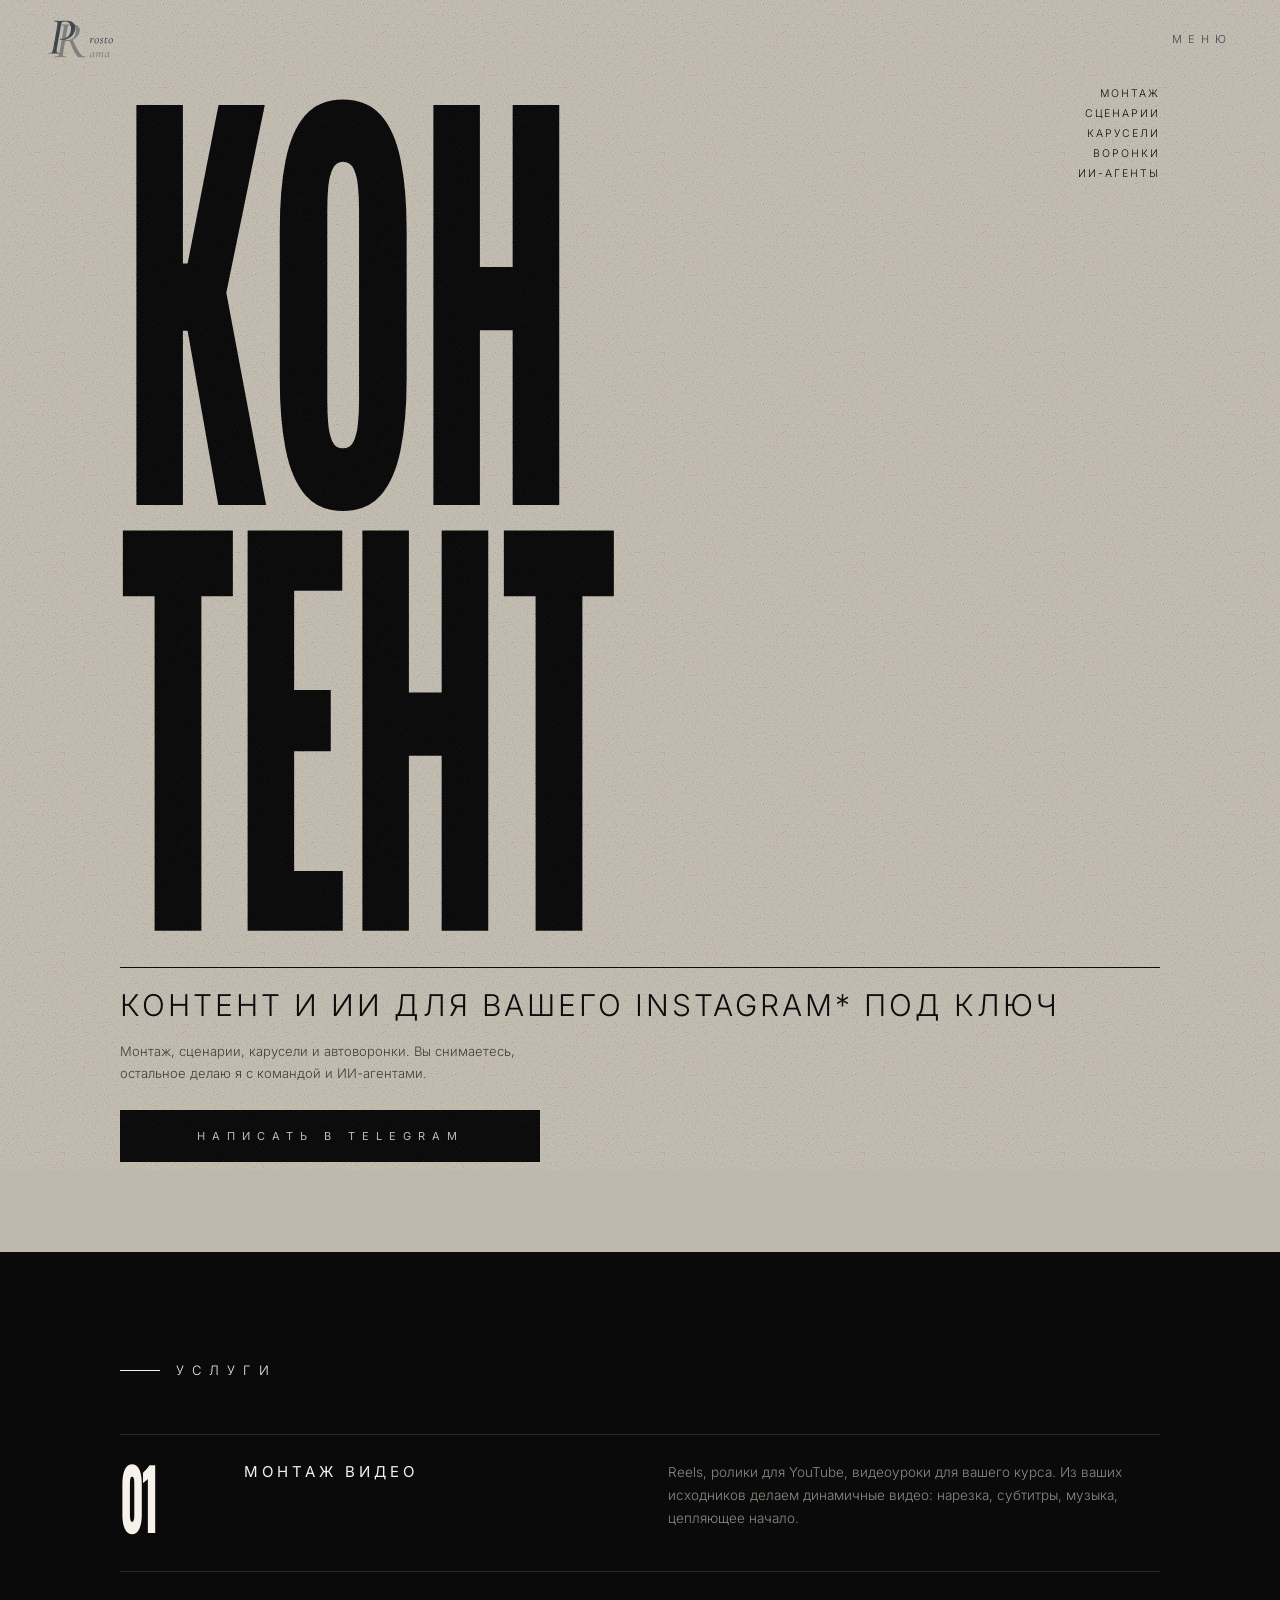
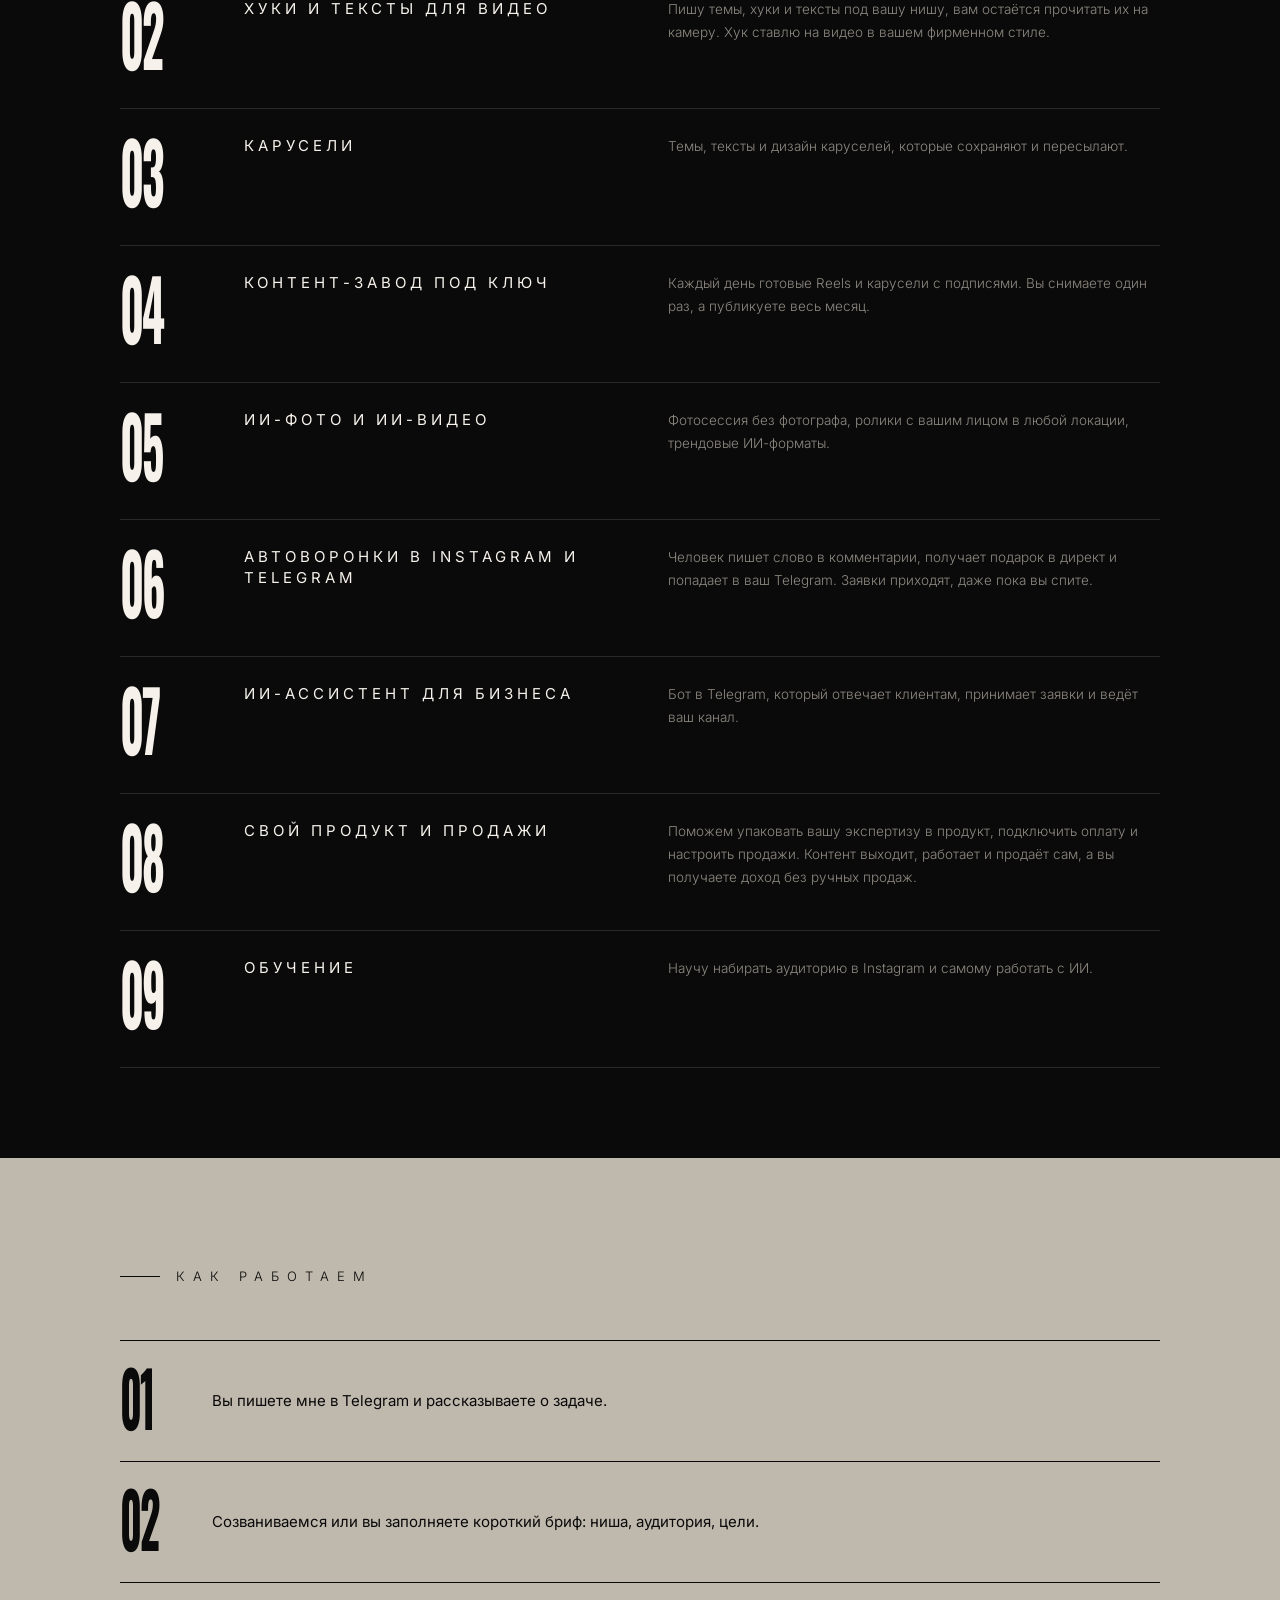
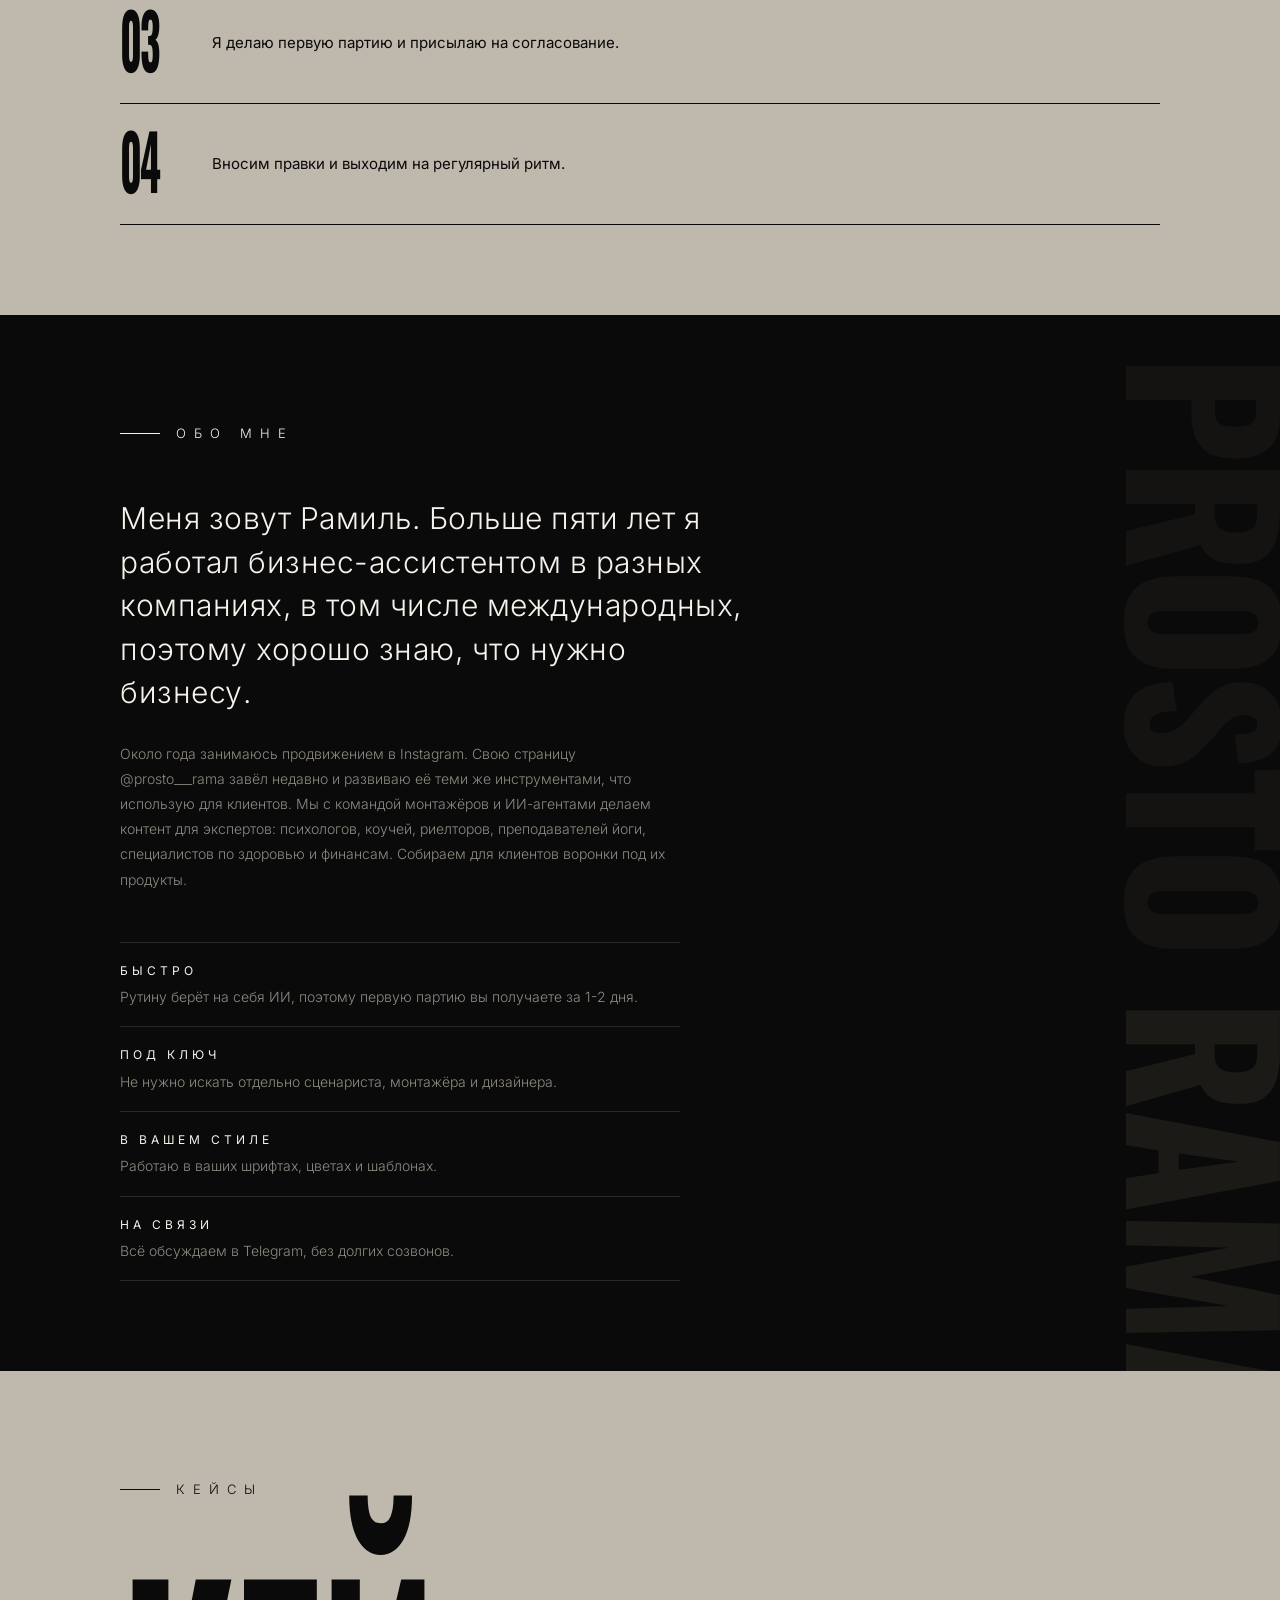
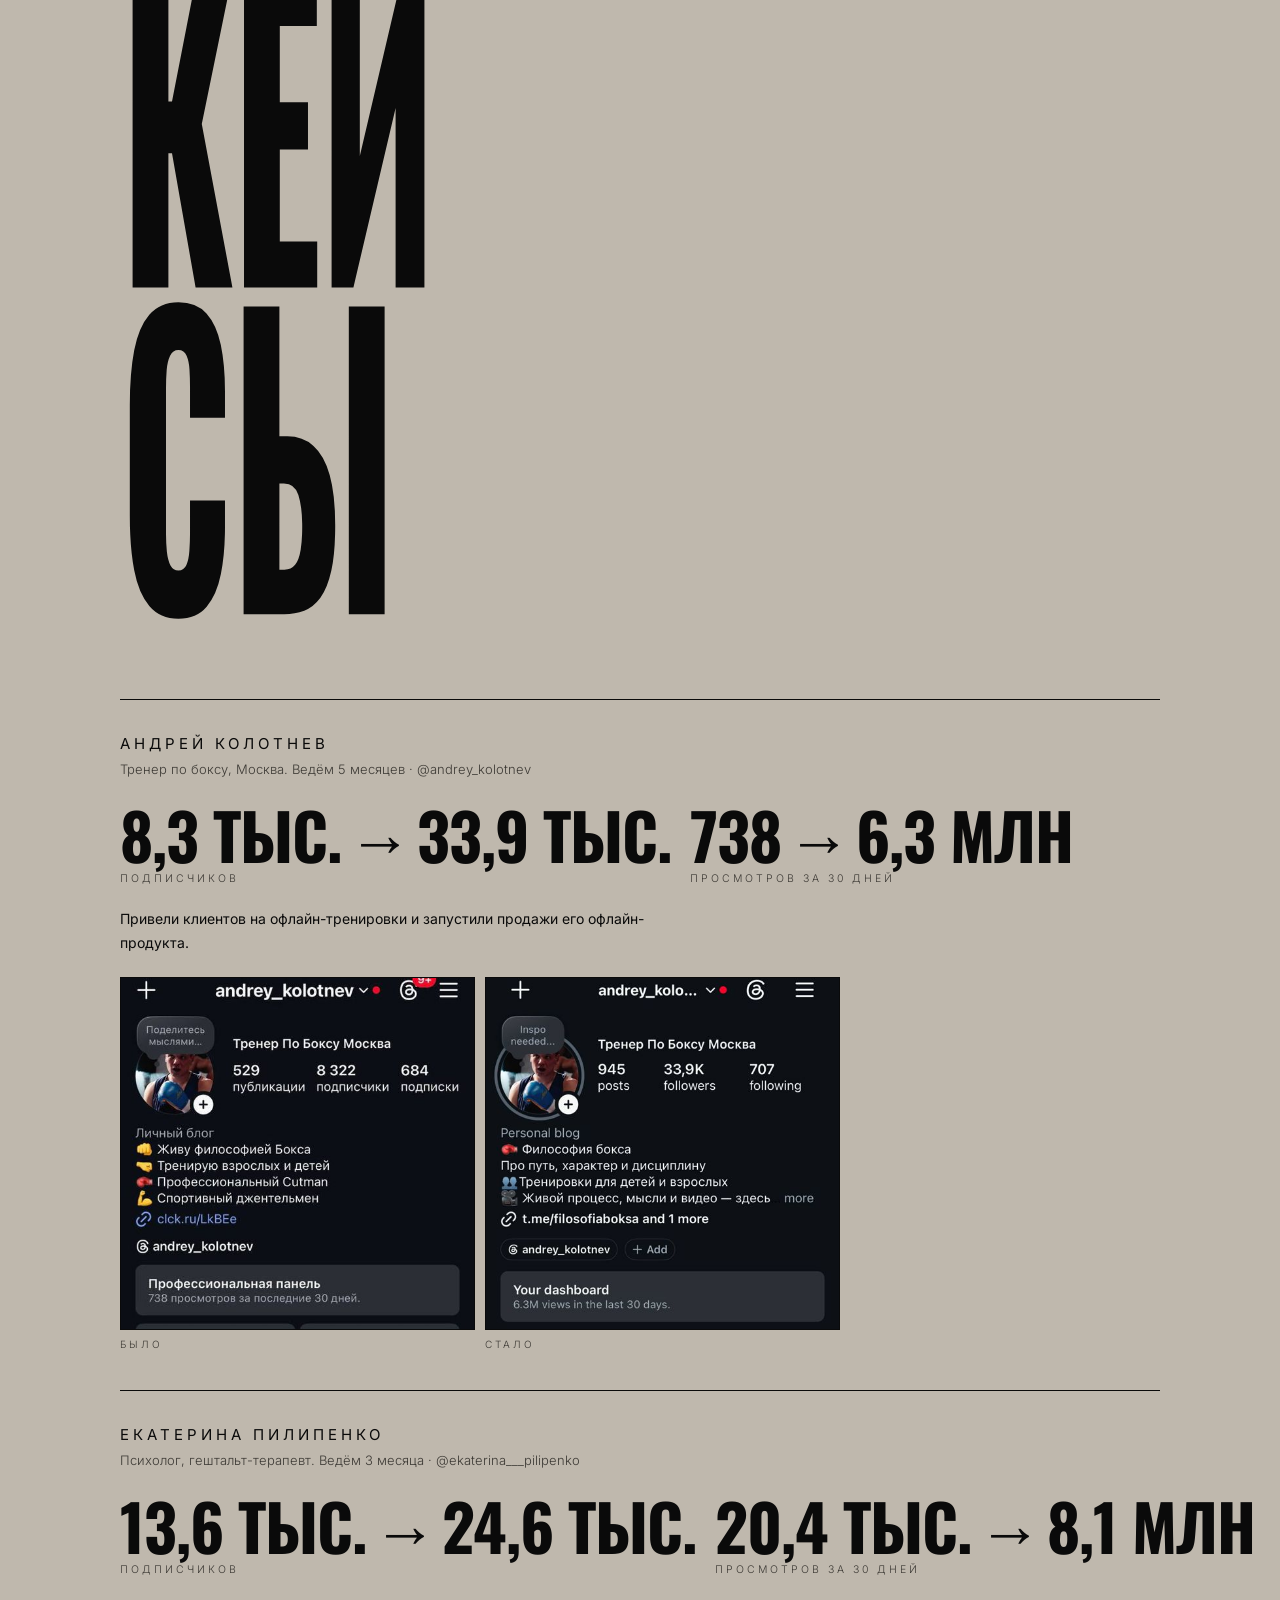
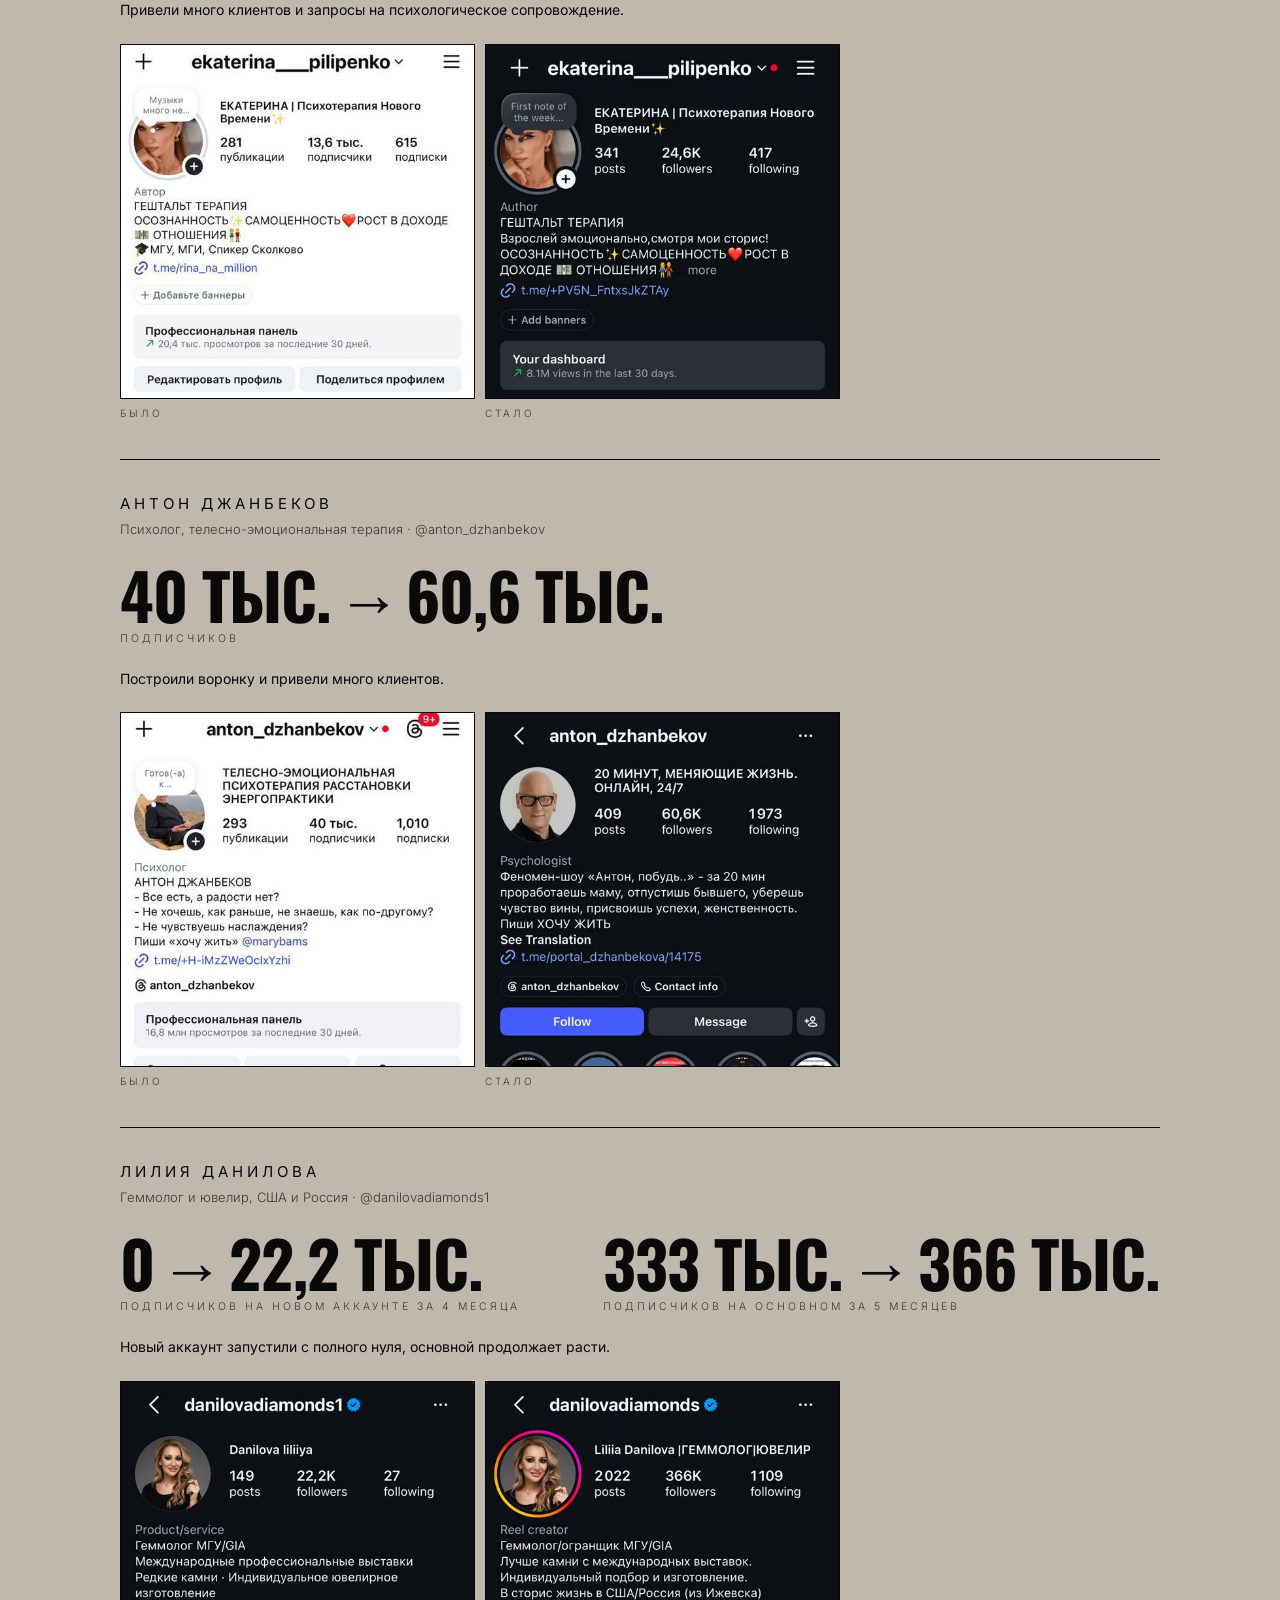
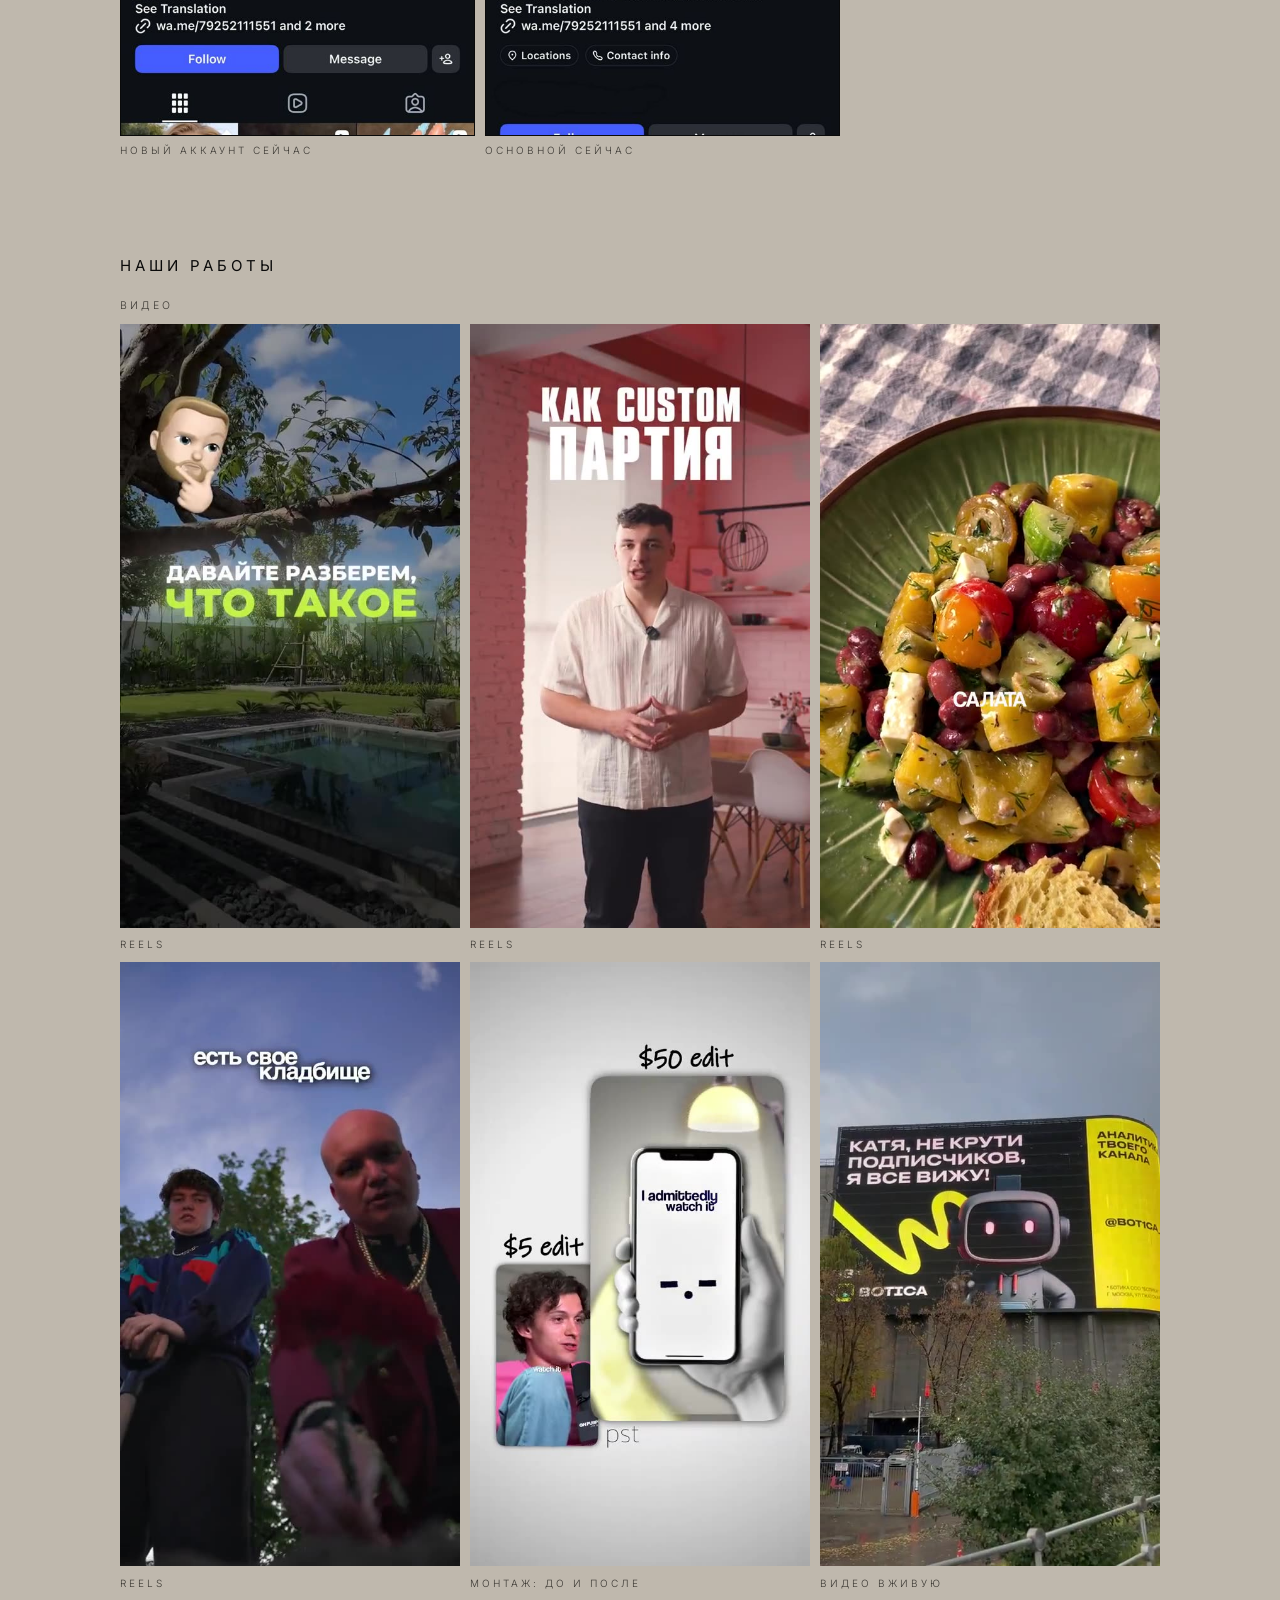
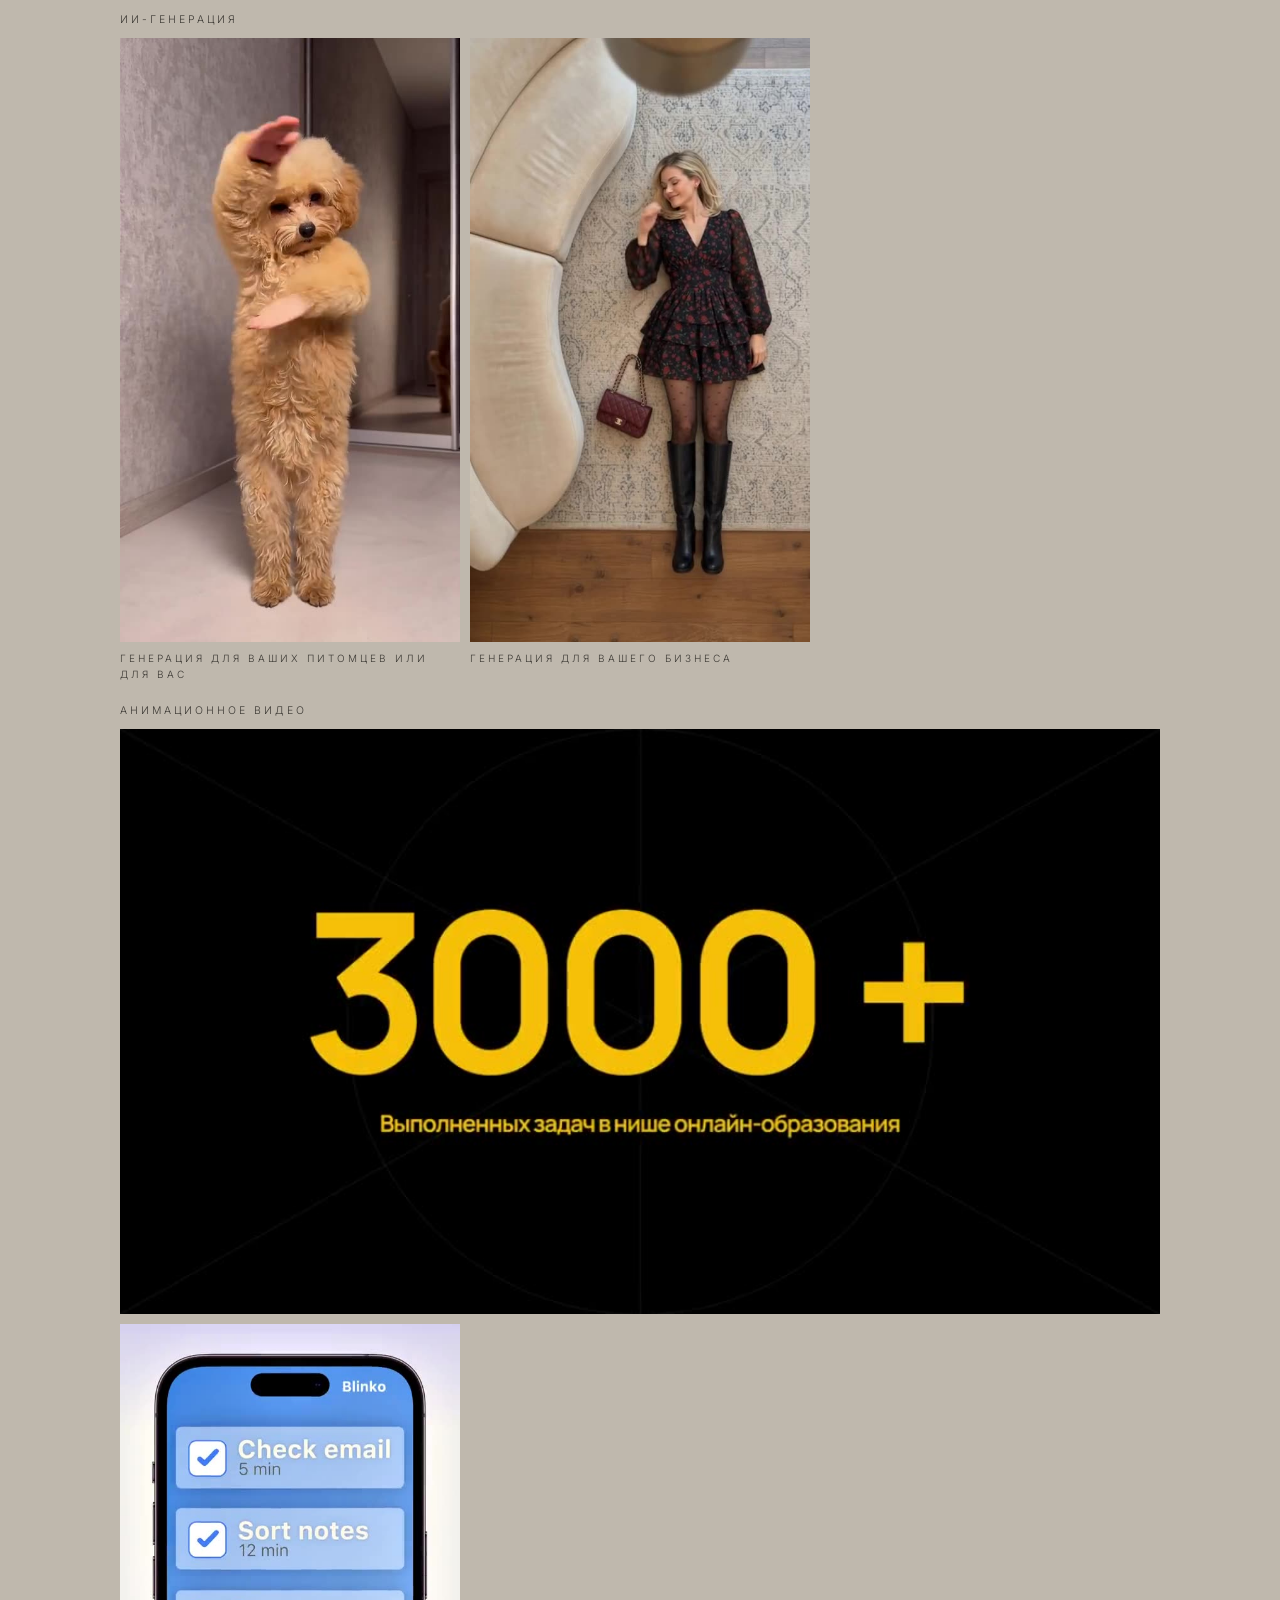
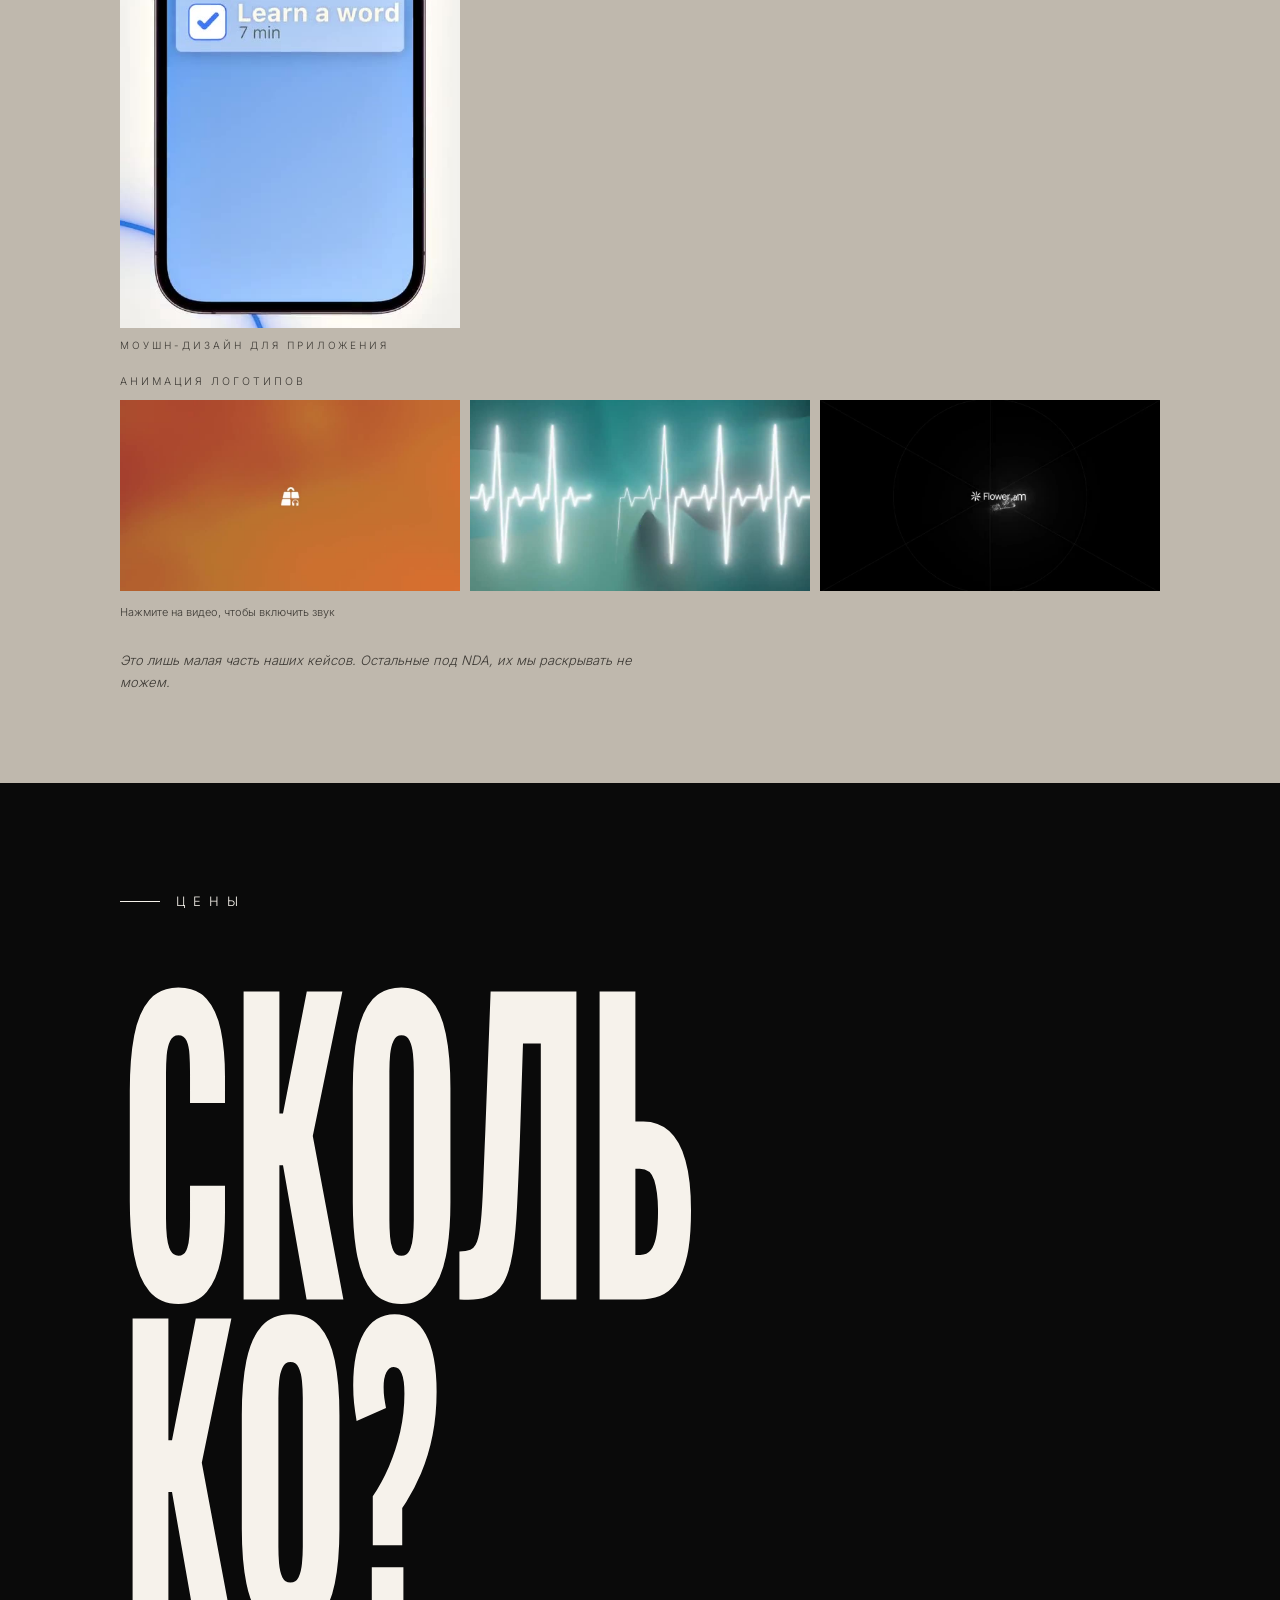
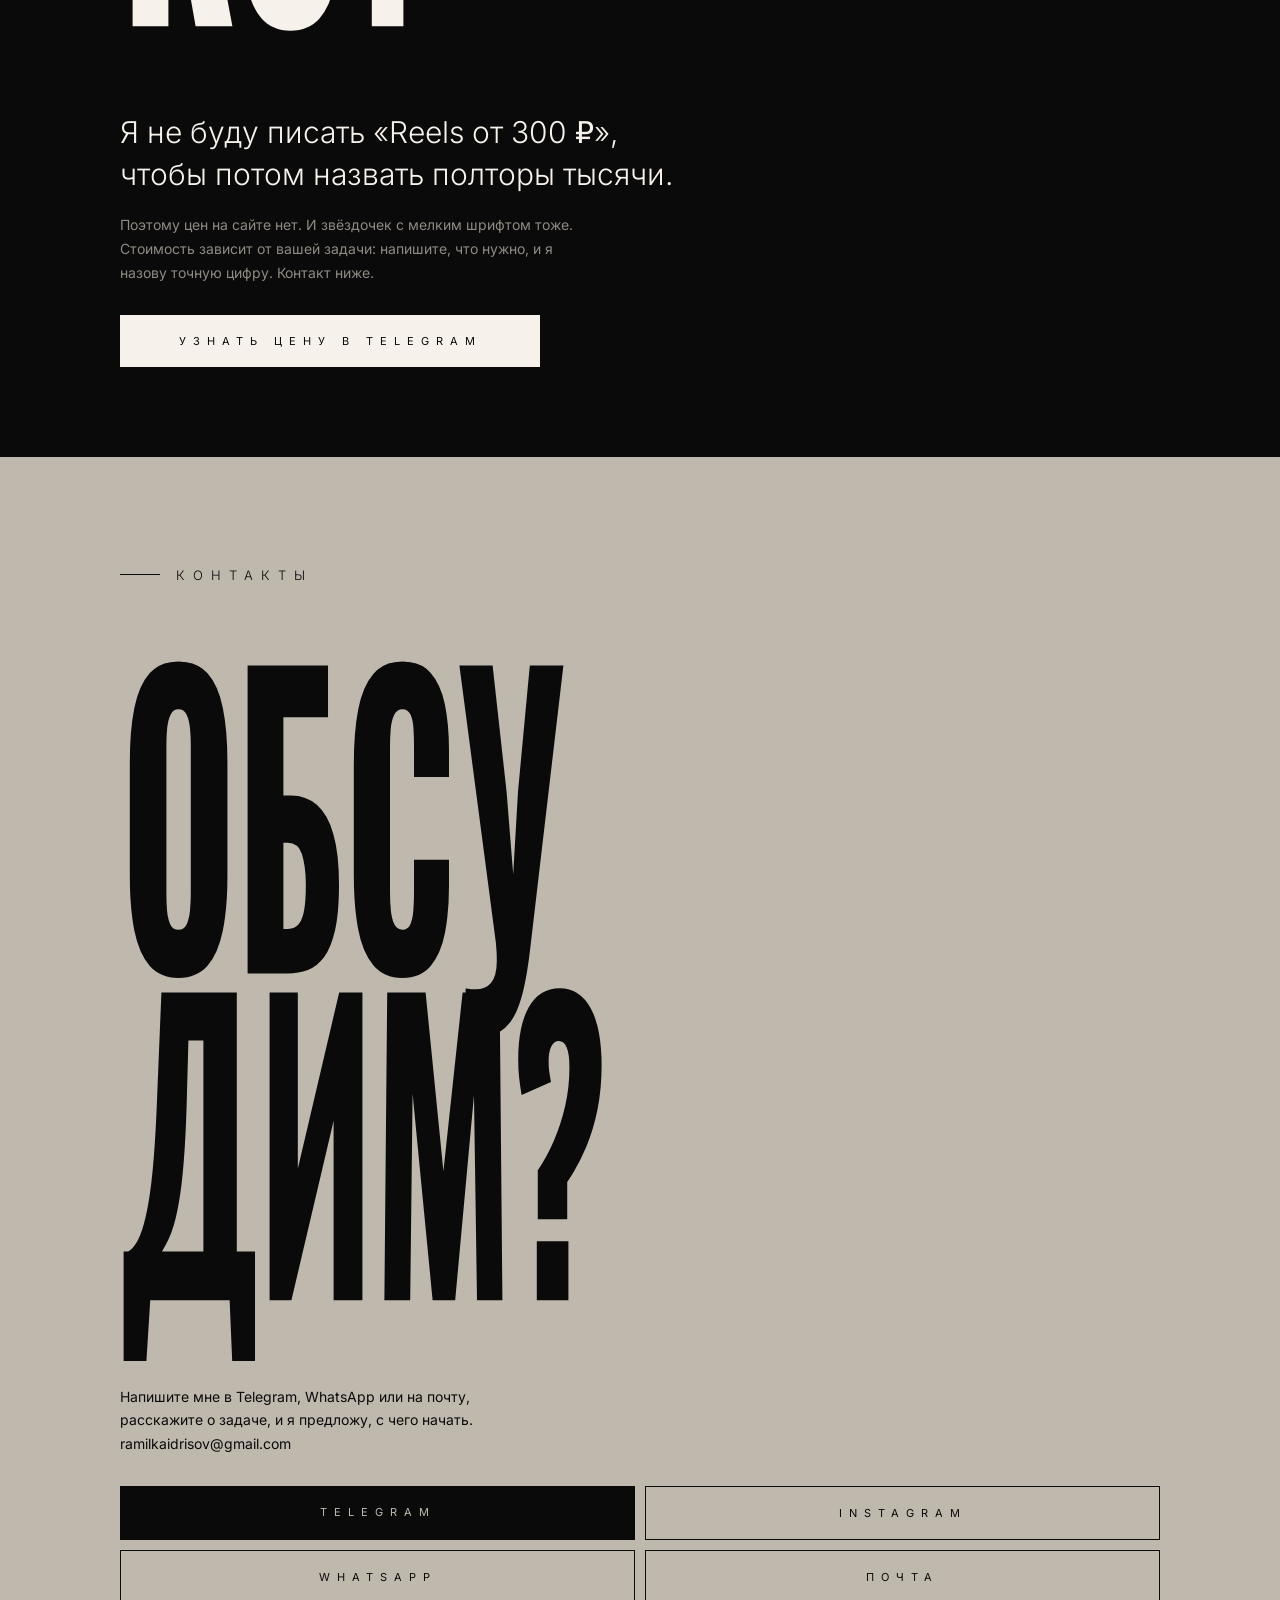
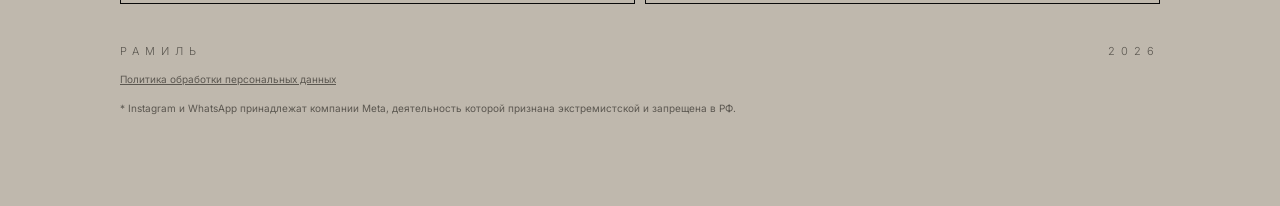
==== index.html @ e7d2a09e "Отступы под большими заголовками, сетка вместо каруселей, видео и скриншоты без зерна Co-Authored-By" ====
<!doctype html>
<html lang="ru">
<head>
<meta charset="utf-8">
<meta name="viewport" content="width=device-width, initial-scale=1">
<title>Рамиль — контент и ИИ для Instagram</title>
<meta name="google-site-verification" content="ZGV5zff4u14EHbESY9PzGiMt5DJFYqwbWnJImDpUG7Y">
<meta name="description" content="Монтаж Reels, хуки и тексты, карусели, ИИ-фото, автоворонки и ИИ-агенты для бизнеса, которые отвечают клиентам и принимают заявки. Под ключ для экспертов в Instagram и Telegram.">
<meta property="og:type" content="website">
<meta property="og:url" content="https://prostorama.github.io/">
<meta property="og:site_name" content="prosto rama">
<meta property="og:title" content="Рамиль — контент и ИИ для Instagram">
<meta property="og:description" content="Монтаж Reels, хуки и тексты, карусели, ИИ-фото, автоворонки и ИИ-агенты для бизнеса, которые отвечают клиентам и принимают заявки. Под ключ для экспертов в Instagram и Telegram.">
<meta property="og:image" content="https://prostorama.github.io/img/og.png">
<meta property="og:image:width" content="1200">
<meta property="og:image:height" content="630">
<meta name="twitter:card" content="summary_large_image">
<link rel="icon" href="/favicon.ico" sizes="48x48">
<link rel="icon" type="image/png" sizes="192x192" href="img/favicon-192.png">
<link rel="icon" type="image/png" sizes="96x96" href="img/favicon-96.png">
<link rel="icon" type="image/png" sizes="32x32" href="img/favicon-32.png">
<link rel="apple-touch-icon" href="img/apple-touch-icon.png">
<link href="fonts/fonts.css" rel="stylesheet">
<style>
:root{--dust:#BFB8AD;--ink:#0A0A0A;--bone:#F6F2EB;--ash:#8F8A82;--pad:22px}
*{box-sizing:border-box;margin:0;padding:0}
html{scroll-behavior:smooth}
body{font-family:Inter,sans-serif;font-weight:300;background:var(--ink);color:var(--bone);-webkit-font-smoothing:antialiased}
a{color:inherit;text-decoration:none}
/* film grain over the whole page: grey noise in soft-light keeps the average colour, so Safari's
   tinted status/address bars (sampled from the plain background) match the grained page */
body:after{content:'';position:fixed;inset:-30vh 0;pointer-events:none;z-index:50;opacity:.45;mix-blend-mode:soft-light;
  background:url("data:image/svg+xml;utf8,<svg xmlns='http://www.w3.org/2000/svg' width='200' height='200'><filter id='n'><feTurbulence type='fractalNoise' baseFrequency='.9' numOctaves='3'/><feColorMatrix values='1 0 0 0 -.2  1 0 0 0 -.2  1 0 0 0 -.2  0 0 0 0 1'/></filter><rect width='100%' height='100%' filter='url(%23n)'/></svg>")}
.cap{font-size:11px;letter-spacing:6px;text-transform:uppercase;font-weight:300}
.dust{background:var(--dust);color:var(--ink)}
.dark{background:var(--ink);color:var(--bone)}
section{position:relative;overflow:hidden;padding:110px var(--pad) 90px}
.in{max-width:1040px;margin:0 auto;position:relative}
#about .in{z-index:2}
/* media sits above the grain overlay so photos and videos stay clean */
video,.shots img{position:relative;z-index:51}
.btn{display:block;text-align:center;padding:19px;font-size:11px;letter-spacing:7px;text-transform:uppercase;font-weight:400;transition:opacity .2s}
.btn:hover{opacity:.75}
.dust .btn.solid{background:var(--ink);color:var(--dust)}
.dark .btn.line{border:1px solid var(--bone)}
.dust .btn.line{border:1px solid var(--ink)}
h2{font-weight:300;font-size:13px;letter-spacing:8px;text-transform:uppercase;margin-bottom:56px;display:flex;align-items:center;gap:16px}
h2:before{content:'';width:40px;height:1px;background:currentColor}
/* stretched condensed type, like long silhouettes */
/* scaleY stretches the word over the buttons below without moving them; let taps pass through */
.tall{pointer-events:none;font-family:Oswald;font-weight:700;text-transform:uppercase;line-height:.86;transform:scaleY(1.9);transform-origin:top left;letter-spacing:-2px}

/* header */
header{position:fixed;top:0;left:0;right:0;z-index:60;display:flex;justify-content:space-between;align-items:center;padding:20px var(--pad);mix-blend-mode:difference;color:#fff}
.logo svg{display:block;height:38px;width:auto}
header button{background:none;border:0;color:inherit;font:inherit;cursor:pointer}
nav{position:fixed;inset:0;z-index:65;background:var(--ink);color:var(--bone);display:flex;flex-direction:column;justify-content:center;padding:0 var(--pad);gap:26px;opacity:0;pointer-events:none;transition:opacity .3s}
nav.open{opacity:1;pointer-events:auto}
nav a{font-family:Oswald;font-weight:200;font-size:44px;text-transform:uppercase;letter-spacing:2px}
nav .x{position:absolute;top:20px;right:var(--pad)}

/* 1 hero: dust */
#top{min-height:100svh;padding-top:70px;display:flex;flex-direction:column}
#top .in{flex:1;display:flex;flex-direction:column;width:100%}
.hero-word{--fs:clamp(118px,32vw,260px);font-size:var(--fs);height:calc(var(--fs)*3.45)}
.hero-list{position:absolute;top:14px;right:0;text-align:right;font-size:10.5px;line-height:1.9;letter-spacing:2px;text-transform:uppercase}
.hero-bottom{margin-top:auto;border-top:1px solid var(--ink);padding-top:16px}
#top h1{font-weight:300;font-size:clamp(18px,2.6vw,30px);line-height:1.4;letter-spacing:3px;text-transform:uppercase}
#top p{font-size:13px;line-height:1.7;margin:14px 0 26px;max-width:460px;color:#3d3a35}

/* 2 services: dark */
.svc{border-top:1px solid #2a2927;padding:26px 0;display:grid;grid-template-columns:78px 1fr;gap:6px 14px}
.svc:last-child{border-bottom:1px solid #2a2927}
.svc .num{font-size:44px;height:84px;color:var(--bone);grid-row:span 2}
.svc h3{font-weight:400;font-size:15px;letter-spacing:4px;text-transform:uppercase;line-height:1.4}
.svc p{font-size:13.5px;line-height:1.7;color:var(--ash)}

/* 3 how: dust */
.step{display:grid;grid-template-columns:78px 1fr;gap:14px;padding:22px 0;border-top:1px solid var(--ink)}
.step:last-child{border-bottom:1px solid var(--ink)}
.step .num{font-size:40px;height:76px}
.step p{font-size:15px;line-height:1.6;font-weight:400;align-self:center}

/* 4 about: dark with vertical name */
.vname{position:absolute;top:40px;bottom:-20px;right:-6px;writing-mode:vertical-rl;font-family:Archivo,Oswald;font-weight:700;font-size:190px;line-height:.78;color:#141312;letter-spacing:-4px;z-index:1;user-select:none;white-space:nowrap}
.vname span{color:#1C1A17}
#about .lead{font-size:clamp(20px,3vw,30px);line-height:1.45;font-weight:300;letter-spacing:.5px;max-width:640px;margin-right:90px}
#about .txt{font-size:14px;line-height:1.8;color:var(--ash);margin:26px 90px 0 0;max-width:560px}
.why{margin:50px 90px 0 0;max-width:560px}
.why div{padding:18px 0;border-top:1px solid #2a2927;font-size:14px;line-height:1.6;color:var(--ash)}
.why div:last-child{border-bottom:1px solid #2a2927}
.why b{display:block;font-weight:400;color:var(--bone);letter-spacing:4px;text-transform:uppercase;font-size:12px;margin-bottom:6px}

/* cases: dust */
.k-word{--fs:clamp(84px,24vw,200px);font-size:var(--fs);height:calc(var(--fs)*3.45);margin-bottom:56px}
.case{border-top:1px solid var(--ink);padding:34px 0 40px}
.case:last-child{border-bottom:1px solid var(--ink)}
.case h3{font-weight:400;font-size:15px;letter-spacing:4px;text-transform:uppercase}
.case .niche{font-size:13px;color:#3d3a35;margin:6px 0 22px;line-height:1.6}
.stats{display:grid;gap:18px;margin-bottom:22px}
.stat .big{font-family:Oswald;font-weight:700;white-space:nowrap;font-size:clamp(30px,8.6vw,64px);line-height:1;letter-spacing:-1px;text-transform:uppercase}
.stat .big i{font-style:normal;font-weight:200;margin:0 6px}
.stat .lab{font-size:10.5px;letter-spacing:3px;text-transform:uppercase;margin-top:6px;color:#3d3a35}
.res{font-size:14px;line-height:1.7;font-weight:400;margin-bottom:22px;max-width:560px}
.shots{display:grid;grid-template-columns:1fr 1fr;gap:10px}
.shots figure{margin:0;min-width:0}
.shots img{width:100%;display:block;border:1px solid var(--ink)}
.shots figcaption{font-size:10px;letter-spacing:3px;text-transform:uppercase;margin-top:8px;color:#3d3a35}
.works{margin-top:60px}
.w-h{font-weight:400;font-size:15px;letter-spacing:4px;text-transform:uppercase;margin-bottom:24px}
.w-cap{font-size:10.5px;letter-spacing:3px;text-transform:uppercase;color:#3d3a35;margin:22px 0 12px}
.reel-row{display:grid;grid-template-columns:1fr 1fr;gap:10px}
.reel-row figure{margin:0;min-width:0}
.reel-row video{width:100%;aspect-ratio:9/16;object-fit:cover;display:block;background:#000;cursor:pointer}
.reel-row figcaption{font-size:10px;letter-spacing:3px;line-height:1.6;text-transform:uppercase;margin-top:8px;color:#3d3a35}
.anim video{width:100%;aspect-ratio:16/9;object-fit:cover;display:block;background:#000;cursor:pointer}
.logo-row{display:grid;gap:10px}
.logo-row video{width:100%;aspect-ratio:16/9;object-fit:cover;display:block;background:#000}
.w-tip{font-size:11px;color:#3d3a35;margin-top:14px}
@media (min-width:860px){.logo-row{grid-template-columns:repeat(3,1fr)}.reel-row{grid-template-columns:repeat(3,1fr)}}
.k-note{font-size:13px;line-height:1.7;margin-top:30px;max-width:520px;color:#3d3a35;font-style:italic}
#prices.dark .p-txt{color:var(--ash)}
@media (min-width:860px){.stats{grid-template-columns:1fr 1fr}.shots{max-width:720px}}

/* 5 prices: dust */
.p-word{--fs:clamp(84px,24vw,200px);font-size:var(--fs);height:calc(var(--fs)*3.45);margin-bottom:56px}
#prices .p-lead{font-size:clamp(20px,3vw,30px);line-height:1.4;font-weight:300;max-width:640px}
#prices .p-txt{font-size:14px;line-height:1.7;max-width:460px;margin:18px 0 30px;font-weight:400;color:#3d3a35}
#prices .btn{max-width:420px}
.dark .btn.solid{background:var(--bone);color:var(--ink)}

/* 6 contacts: dust */
#contact{min-height:90svh;display:flex;flex-direction:column}
#contact .in{flex:1;display:flex;flex-direction:column;width:100%}
.c-word{--fs:clamp(84px,24vw,200px);font-size:var(--fs);height:calc(var(--fs)*3.45);margin-bottom:56px}
#contact p{font-size:14px;line-height:1.7;max-width:420px;margin:0 0 30px;font-weight:400}
.c-btns{display:grid;gap:10px;margin-top:auto}
footer{display:flex;justify-content:space-between;margin-top:40px;color:#5b5750}
#contact .meta-note{font-size:10px;line-height:1.5;color:#5b5750;margin:14px 0 0;max-width:none}
#contact .meta-note a{text-decoration:underline;color:inherit}

@media (min-width:860px){
  :root{--pad:48px}
  .svc{grid-template-columns:110px 1fr 1.2fr}.svc .num{grid-row:auto}
  .c-btns{grid-template-columns:1fr 1fr}
  #top .btn{max-width:420px}
}
</style>
</head>
<body>

<header><a href="#top" class="logo" aria-label="prosto rama"><svg xmlns="http://www.w3.org/2000/svg" aria-hidden="true" viewBox="-0.2 -108.8 212.6 123.2"><path d="M21.46 11.9Q20.78 11.9 20.78 10.88Q20.78 9.86 21.46 9.86Q26.86 9.86 29.86 8.97Q32.86 8.08 34.36 5.53Q35.86 2.98 36.71 -1.87L50.57 -80.58Q51.5 -85.51 51.07 -87.97Q50.63 -90.44 48.19 -91.38Q45.75 -92.31 40.33 -92.31Q39.65 -92.31 39.65 -93.33Q39.65 -94.35 40.33 -94.35Q44.06 -94.35 48.79 -94.09Q53.52 -93.84 58.68 -93.84Q62.59 -93.84 68.03 -94.35Q73.47 -94.86 76.87 -94.86Q91.99 -94.86 98.26 -88.91Q104.52 -82.96 102.39 -71.57Q100.69 -62.27 94.37 -55.13Q88.04 -47.99 78.94 -43.98Q69.84 -39.97 59.8 -39.97Q58.65 -39.97 56.78 -40.1Q54.92 -40.23 54.11 -40.4L54.76 -45.02Q56.53 -44.6 58.94 -44.39Q61.35 -44.18 63.1 -44.18Q74.72 -44.18 80.76 -49.39Q86.8 -54.6 89.05 -66.71Q90.95 -76.22 89.27 -81.78Q87.59 -87.34 83.54 -89.69Q79.48 -92.04 73.94 -92.04Q70.2 -92.04 68.1 -91.48Q65.99 -90.92 64.78 -88.49Q63.56 -86.05 62.54 -80.24L48.6 -1.87Q47.75 2.98 48.09 5.53Q48.43 8.08 50.89 8.97Q53.34 9.86 58.58 9.86Q59.26 9.86 59.26 10.88Q59.26 11.9 58.75 11.9Q54.86 11.9 50.29 11.73Q45.73 11.56 40.23 11.56Q35.09 11.56 30.14 11.73Q25.19 11.9 21.46 11.9ZM99.24 11.9Q96.75 11.9 92.32 5.81Q87.9 -0.29 82.01 -12.5Q76.13 -24.71 69.24 -42.84L79.18 -46.31Q88.35 -25.36 95.14 -13.05Q101.94 -0.74 107.82 4.56Q113.7 9.86 119.86 9.86Q120.46 9.86 120.46 10.88Q120.46 11.9 119.86 11.9Q111.73 11.9 106.73 11.9Q101.74 11.9 99.24 11.9Z" fill="currentColor" opacity=".5"/><path d="M2.27 0Q1.84 0 1.84 -1.02Q1.84 -2.04 2.27 -2.04Q7.33 -2.04 10.07 -2.89Q12.82 -3.74 14.15 -6.29Q15.48 -8.84 16.33 -13.77L30.17 -92.48Q31.53 -99.87 29.78 -102.04Q28.02 -104.21 20.54 -104.21Q20.12 -104.21 20.12 -105.23Q20.12 -106.25 20.54 -106.25Q24.09 -106.25 28.48 -106Q32.88 -105.74 37.94 -105.74Q41.62 -105.74 47.29 -106.25Q52.96 -106.76 58.72 -106.76Q68.14 -106.76 75.36 -103.58Q82.58 -100.39 86.18 -93.81Q89.78 -87.23 87.81 -77.01Q86.28 -68.43 81.74 -62.27Q77.2 -56.1 71.08 -52.19Q64.96 -48.28 58.33 -46.41Q51.7 -44.54 45.92 -44.54Q43.95 -44.54 42.3 -44.71Q40.65 -44.88 38.95 -45.39Q38.51 -45.56 38.85 -46.93Q39.19 -48.31 39.78 -48.14Q41.06 -47.8 42.34 -47.63Q43.61 -47.46 44.8 -47.46Q50.99 -47.46 57.04 -50.23Q63.08 -53.01 67.71 -58.76Q72.33 -64.51 73.88 -73.61Q75.6 -83.32 73.28 -90.05Q70.96 -96.78 66.09 -100.36Q61.23 -103.94 55.21 -103.94Q50.61 -103.94 48.1 -103.23Q45.59 -102.52 44.3 -100.04Q43.01 -97.57 41.9 -92.14L28.13 -13.77Q26.94 -6.46 28.69 -4.25Q30.45 -2.04 37.86 -2.04Q38.28 -2.04 38.28 -1.02Q38.28 0 37.86 0Q34.31 0 29.66 -0.17Q25.01 -0.34 19.68 -0.34Q14.78 -0.34 10.26 -0.17Q5.73 0 2.27 0Z" fill="currentColor"/><path d="M138.84 -33.83 138.42 -33.87Q138.79 -35.86 139.39 -38.09Q139.98 -40.32 140.73 -42.44Q141.49 -44.56 142.37 -46.28Q143.25 -48 144.2 -49.02Q145.16 -50.05 146.14 -50.05Q146.75 -50.05 147.36 -49.73Q147.97 -49.41 148.35 -48.86Q148.73 -48.32 148.6 -47.68Q148.51 -47.13 148.11 -46.74Q147.71 -46.35 147.1 -46.35Q146.47 -46.35 146.11 -46.69Q145.75 -47.02 145.47 -47.36Q145.19 -47.7 144.75 -47.7Q144.19 -47.7 143.53 -46.74Q142.86 -45.78 142.14 -44.22Q141.43 -42.65 140.78 -40.8Q140.13 -38.94 139.62 -37.1Q139.11 -35.26 138.84 -33.83ZM137.2 -33.12Q136.54 -33.12 136.33 -33.21Q136.12 -33.29 136.12 -33.41Q136.12 -33.56 136.36 -34.56Q136.6 -35.57 136.77 -36.57L138.26 -44.83Q138.52 -46.21 138.46 -46.94Q138.39 -47.67 138.13 -47.97Q137.88 -48.27 137.52 -48.27Q137 -48.27 136.34 -47.8Q135.69 -47.34 135.03 -46.68Q134.91 -46.56 134.74 -46.73Q134.57 -46.89 134.69 -47.04Q136.02 -48.59 137.16 -49.32Q138.3 -50.05 139.4 -50.05Q140.21 -50.05 140.64 -49.58Q141.07 -49.12 141.14 -48.03Q141.21 -46.94 140.86 -45.05L138.84 -33.83Q138.74 -33.12 137.2 -33.12Z M155.91 -32.87Q153.81 -32.87 152.49 -34.06Q151.17 -35.24 150.72 -37.21Q150.26 -39.19 150.7 -41.57Q151.19 -44.06 152.49 -46.01Q153.8 -47.96 155.68 -49.09Q157.55 -50.22 159.69 -50.22Q161.92 -50.22 163.26 -49.04Q164.6 -47.86 165.04 -45.9Q165.48 -43.93 165 -41.57Q164.48 -38.85 163.04 -36.88Q161.61 -34.92 159.72 -33.9Q157.84 -32.87 155.91 -32.87ZM157.36 -33.92Q158.98 -33.92 160.28 -35.46Q161.58 -37 162.07 -39.72Q162.38 -41.38 162.31 -43.04Q162.24 -44.71 161.79 -46.11Q161.33 -47.51 160.48 -48.36Q159.64 -49.21 158.39 -49.21Q156.82 -49.21 155.5 -47.69Q154.18 -46.17 153.64 -43.37Q153.3 -41.67 153.39 -39.99Q153.48 -38.32 153.95 -36.94Q154.42 -35.57 155.29 -34.75Q156.16 -33.92 157.36 -33.92Z M171.56 -33Q169.88 -33 168.66 -33.8Q167.44 -34.6 167.6 -35.74Q167.71 -36.4 168.14 -36.74Q168.57 -37.07 169.08 -37.07Q169.71 -37.07 170.04 -36.62Q170.38 -36.16 170.7 -35.58Q171.02 -35 171.55 -34.54Q172.07 -34.08 173.07 -34.08Q174.08 -34.08 174.66 -34.65Q175.24 -35.22 175.38 -36.36Q175.58 -37.68 175 -38.63Q174.43 -39.57 173.47 -40.34Q172.52 -41.1 171.6 -41.89Q170.68 -42.67 170.15 -43.64Q169.61 -44.6 169.87 -45.94Q170.1 -47.16 170.95 -48.1Q171.8 -49.04 173.04 -49.57Q174.28 -50.09 175.66 -50.09Q177.31 -50.09 178.35 -49.47Q179.4 -48.84 179.27 -47.87Q179.17 -47.19 178.71 -46.87Q178.24 -46.54 177.8 -46.54Q177.06 -46.54 176.7 -46.92Q176.34 -47.31 176.06 -47.81Q175.79 -48.32 175.36 -48.7Q174.94 -49.08 174.04 -49.08Q173.26 -49.08 172.73 -48.67Q172.2 -48.26 172.09 -47.52Q171.88 -46.3 172.45 -45.38Q173.03 -44.45 173.98 -43.66Q174.93 -42.87 175.86 -42.05Q176.79 -41.22 177.34 -40.21Q177.9 -39.2 177.67 -37.86Q177.48 -36.69 176.63 -35.56Q175.78 -34.43 174.48 -33.72Q173.18 -33 171.56 -33Z M186.24 -32.96Q185.37 -32.96 184.59 -33.28Q183.81 -33.6 183.44 -34.44Q183.06 -35.28 183.33 -36.81L185.08 -46.31Q185.36 -47.81 185.12 -48.2Q184.88 -48.58 183.66 -48.58Q183.49 -48.58 183.52 -48.87Q183.55 -49.16 183.68 -49.16Q185.33 -49.16 186.45 -50.16Q187.56 -51.15 188.04 -52.54Q188.08 -52.68 188.45 -52.65Q188.81 -52.62 188.77 -52.48L186.17 -37.91Q185.87 -36.28 186.35 -35.52Q186.83 -34.76 188.13 -34.76Q189.25 -34.76 190.18 -35.26Q191.11 -35.77 192.03 -36.54Q192.12 -36.63 192.29 -36.46Q192.47 -36.29 192.37 -36.19Q190.46 -34.46 189.01 -33.71Q187.57 -32.96 186.24 -32.96ZM192.39 -47.75Q192.3 -47.75 191.49 -47.87Q190.68 -47.98 189.57 -48.1Q188.45 -48.21 187.37 -48.21L187.45 -49.27Q188.63 -49.27 189.87 -49.35Q191.12 -49.43 192.12 -49.51Q193.11 -49.58 193.46 -49.58Q193.65 -49.58 193.72 -49.46Q193.8 -49.34 193.75 -49.17Q193.69 -48.83 193.26 -48.29Q192.83 -47.75 192.39 -47.75Z M201.08 -32.87Q198.98 -32.87 197.66 -34.06Q196.34 -35.24 195.88 -37.21Q195.43 -39.19 195.87 -41.57Q196.35 -44.06 197.66 -46.01Q198.97 -47.96 200.85 -49.09Q202.72 -50.22 204.85 -50.22Q207.09 -50.22 208.43 -49.04Q209.77 -47.86 210.21 -45.9Q210.65 -43.93 210.17 -41.57Q209.64 -38.85 208.21 -36.88Q206.78 -34.92 204.89 -33.9Q203.01 -32.87 201.08 -32.87ZM202.53 -33.92Q204.15 -33.92 205.45 -35.46Q206.75 -37 207.23 -39.72Q207.55 -41.38 207.48 -43.04Q207.41 -44.71 206.95 -46.11Q206.49 -47.51 205.65 -48.36Q204.8 -49.21 203.56 -49.21Q201.99 -49.21 200.67 -47.69Q199.35 -46.17 198.81 -43.37Q198.47 -41.67 198.56 -39.99Q198.65 -38.32 199.12 -36.94Q199.59 -35.57 200.46 -34.75Q201.33 -33.92 202.53 -33.92Z" fill="currentColor"/><path d="M137.32 12.45Q135.93 12.45 135.19 11.43Q134.44 10.41 134.75 8.08Q135.07 5.84 136.2 3.57Q137.33 1.3 138.96 -0.61Q140.59 -2.53 142.43 -3.7Q144.28 -4.86 145.97 -4.86Q146.76 -4.86 147.55 -4.57Q148.34 -4.27 148.91 -3.62Q149.48 -2.96 149.57 -1.89L147.56 -3.09Q148.13 -3.18 148.85 -3.78Q149.57 -4.38 149.89 -5.19Q149.97 -5.32 150.2 -5.26Q150.43 -5.2 150.39 -5.11L147.95 8.16Q147.55 10.46 148.53 10.46Q149 10.46 149.68 9.97Q150.36 9.48 151.17 8.67Q151.29 8.54 151.46 8.71Q151.63 8.88 151.5 9Q150.16 10.56 149.02 11.42Q147.89 12.28 146.8 12.28Q145.66 12.28 145.32 11.34Q144.98 10.4 145.36 8.16L146.38 2.28L147.15 1.57Q145.98 4.83 144.33 7.29Q142.67 9.75 140.86 11.1Q139.04 12.45 137.32 12.45ZM139.2 10.07Q140.32 10.07 141.5 9.19Q142.68 8.32 143.75 6.89Q144.82 5.47 145.6 3.8Q146.38 2.13 146.69 0.58Q147.02 -1.08 146.4 -2.15Q145.78 -3.22 144.31 -3.19Q142.95 -3.17 141.55 -2Q140.15 -0.82 139.07 1.17Q137.99 3.16 137.59 5.72Q137.24 7.99 137.68 9.03Q138.11 10.07 139.2 10.07Z M176.26 12.28Q175.09 12.28 174.79 11.31Q174.49 10.34 174.88 8.16L176.11 1.48Q176.49 -0.79 176.18 -1.89Q175.88 -3 174.83 -3Q173.63 -3 172.25 -1.34Q170.88 0.32 169.64 3.56Q168.4 6.8 167.57 11.53L167 11.49Q167.84 6.51 169.29 2.83Q170.74 -0.85 172.59 -2.85Q174.44 -4.86 176.46 -4.86Q178.12 -4.86 178.72 -3.55Q179.32 -2.24 178.8 0.69L177.45 8.16Q177.24 9.41 177.43 9.93Q177.62 10.46 178.07 10.46Q178.55 10.46 179.2 9.96Q179.86 9.46 180.67 8.67Q180.84 8.5 181 8.67Q181.17 8.83 181 9Q179.66 10.56 178.53 11.42Q177.41 12.28 176.26 12.28ZM156.66 12.24Q156 12.24 155.79 12.15Q155.57 12.07 155.57 11.95Q155.57 11.8 155.79 10.87Q156.01 9.93 156.18 8.93L157.93 -0.57Q158.33 -2.91 157.25 -2.91Q156.78 -2.91 156.07 -2.44Q155.36 -1.98 154.49 -1.07Q154.36 -0.9 154.19 -1.09Q154.01 -1.28 154.15 -1.42Q155.6 -3.11 156.8 -3.9Q158.01 -4.69 159.12 -4.69Q160.25 -4.69 160.57 -3.77Q160.89 -2.85 160.5 -0.8L158.32 11.53Q158.16 12.24 156.66 12.24ZM165.94 12.24Q165.28 12.24 165.07 12.15Q164.85 12.07 164.85 11.95Q164.85 11.8 165.08 10.8Q165.31 9.79 165.48 8.79L166.85 1.45Q167.2 -0.84 166.88 -1.92Q166.55 -3 165.55 -3Q164.34 -3 162.95 -1.29Q161.56 0.42 160.34 3.67Q159.13 6.92 158.32 11.53L157.72 11.49Q158.55 6.56 159.99 2.88Q161.43 -0.79 163.29 -2.83Q165.14 -4.86 167.2 -4.86Q168.79 -4.86 169.44 -3.57Q170.08 -2.28 169.53 0.65L167.57 11.53Q167.47 12.24 165.94 12.24Z M186.19 12.45Q184.81 12.45 184.06 11.43Q183.31 10.41 183.62 8.08Q183.94 5.84 185.07 3.57Q186.2 1.3 187.83 -0.61Q189.46 -2.53 191.31 -3.7Q193.15 -4.86 194.84 -4.86Q195.64 -4.86 196.43 -4.57Q197.22 -4.27 197.79 -3.62Q198.36 -2.96 198.44 -1.89L196.43 -3.09Q197 -3.18 197.72 -3.78Q198.44 -4.38 198.76 -5.19Q198.84 -5.32 199.07 -5.26Q199.3 -5.2 199.26 -5.11L196.83 8.16Q196.42 10.46 197.4 10.46Q197.87 10.46 198.55 9.97Q199.23 9.48 200.04 8.67Q200.17 8.54 200.33 8.71Q200.5 8.88 200.38 9Q199.03 10.56 197.9 11.42Q196.76 12.28 195.67 12.28Q194.54 12.28 194.19 11.34Q193.85 10.4 194.23 8.16L195.26 2.28L196.02 1.57Q194.85 4.83 193.2 7.29Q191.55 9.75 189.73 11.1Q187.91 12.45 186.19 12.45ZM188.07 10.07Q189.19 10.07 190.37 9.19Q191.55 8.32 192.62 6.89Q193.69 5.47 194.47 3.8Q195.26 2.13 195.56 0.58Q195.89 -1.08 195.27 -2.15Q194.65 -3.22 193.18 -3.19Q191.82 -3.17 190.42 -2Q189.02 -0.82 187.94 1.17Q186.86 3.16 186.46 5.72Q186.11 7.99 186.55 9.03Q186.98 10.07 188.07 10.07Z" fill="currentColor" opacity=".5"/></svg></a><button class="cap" onclick="nav.classList.add('open')">Меню</button></header>
<nav id="nav" onclick="if(event.target.tagName==='A'||event.target.classList.contains('x'))this.classList.remove('open')">
  <button class="cap x" style="background:none;border:0;color:inherit;cursor:pointer">Закрыть</button>
  <a href="#services">Услуги</a><a href="#how">Как работаем</a><a href="#about">Обо мне</a><a href="#cases">Кейсы</a><a href="#prices">Цены</a><a href="#contact">Контакты</a>
</nav>

<section id="top" class="dust">
  <div class="in">
    <div style="position:relative">
      <div class="tall hero-word">Кон<br>тент</div>
      <div class="hero-list">Монтаж<br>Сценарии<br>Карусели<br>Воронки<br>ИИ-агенты</div>
    </div>
    <div class="hero-bottom">
      <h1>Контент и ИИ для вашего Instagram* под ключ</h1>
      <p>Монтаж, сценарии, карусели и автоворонки. Вы снимаетесь, остальное делаю я с командой и ИИ-агентами.</p>
      <a class="btn solid" href="https://t.me/disapointmeee" target="_blank" rel="noopener">Написать в Telegram</a>
    </div>
  </div>
</section>

<section id="services" class="dark">
  <div class="in">
    <h2>Услуги</h2>
    <div class="svc"><div class="tall num">01</div><h3>Монтаж видео</h3><p>Reels, ролики для YouTube, видеоуроки для вашего курса. Из ваших исходников делаем динамичные видео: нарезка, субтитры, музыка, цепляющее начало.</p></div>
    <div class="svc"><div class="tall num">02</div><h3>Хуки и тексты для видео</h3><p>Пишу темы, хуки и тексты под вашу нишу, вам остаётся прочитать их на камеру. Хук ставлю на видео в вашем фирменном стиле.</p></div>
    <div class="svc"><div class="tall num">03</div><h3>Карусели</h3><p>Темы, тексты и дизайн каруселей, которые сохраняют и пересылают.</p></div>
    <div class="svc"><div class="tall num">04</div><h3>Контент-завод под ключ</h3><p>Каждый день готовые Reels и карусели с подписями. Вы снимаете один раз, а публикуете весь месяц.</p></div>
    <div class="svc"><div class="tall num">05</div><h3>ИИ-фото и ИИ-видео</h3><p>Фотосессия без фотографа, ролики с вашим лицом в любой локации, трендовые ИИ-форматы.</p></div>
    <div class="svc"><div class="tall num">06</div><h3>Автоворонки в Instagram и Telegram</h3><p>Человек пишет слово в комментарии, получает подарок в директ и попадает в ваш Telegram. Заявки приходят, даже пока вы спите.</p></div>
    <div class="svc"><div class="tall num">07</div><h3>ИИ-ассистент для бизнеса</h3><p>Бот в Telegram, который отвечает клиентам, принимает заявки и ведёт ваш канал.</p></div>
    <div class="svc"><div class="tall num">08</div><h3>Свой продукт и продажи</h3><p>Поможем упаковать вашу экспертизу в продукт, подключить оплату и настроить продажи. Контент выходит, работает и продаёт сам, а вы получаете доход без ручных продаж.</p></div>
    <div class="svc"><div class="tall num">09</div><h3>Обучение</h3><p>Научу набирать аудиторию в Instagram и самому работать с ИИ.</p></div>
  </div>
</section>

<section id="how" class="dust">
  <div class="in">
    <h2>Как работаем</h2>
    <div class="step"><div class="tall num">01</div><p>Вы пишете мне в Telegram и рассказываете о задаче.</p></div>
    <div class="step"><div class="tall num">02</div><p>Созваниваемся или вы заполняете короткий бриф: ниша, аудитория, цели.</p></div>
    <div class="step"><div class="tall num">03</div><p>Я делаю первую партию и присылаю на согласование.</p></div>
    <div class="step"><div class="tall num">04</div><p>Вносим правки и выходим на регулярный ритм.</p></div>
  </div>
</section>

<section id="about" class="dark" data-nosnippet>
  <div class="vname" aria-hidden="true">PROSTO <span>RAMA</span></div>
  <div class="in">
    <h2>Обо мне</h2>
    <p class="lead">Меня зовут Рамиль. Больше пяти лет я работал бизнес-ассистентом в разных компаниях, в том числе международных, поэтому хорошо знаю, что нужно бизнесу.</p>
    <p class="txt">Около года занимаюсь продвижением в Instagram. Свою страницу @prosto___rama завёл недавно и развиваю её теми же инструментами, что использую для клиентов. Мы с командой монтажёров и ИИ-агентами делаем контент для экспертов: психологов, коучей, риелторов, преподавателей йоги, специалистов по здоровью и финансам. Собираем для клиентов воронки под их продукты.</p>
    <div class="why">
      <div><b>Быстро</b>Рутину берёт на себя ИИ, поэтому первую партию вы получаете за 1-2 дня.</div>
      <div><b>Под ключ</b>Не нужно искать отдельно сценариста, монтажёра и дизайнера.</div>
      <div><b>В вашем стиле</b>Работаю в ваших шрифтах, цветах и шаблонах.</div>
      <div><b>На связи</b>Всё обсуждаем в Telegram, без долгих созвонов.</div>
    </div>
  </div>
</section>

<section id="cases" class="dust">
  <div class="in">
    <h2>Кейсы</h2>
    <div class="tall k-word">Кей<br>сы</div>
    <div class="case">
      <h3>Андрей Колотнев</h3>
      <p class="niche">Тренер по боксу, Москва. Ведём 5 месяцев · <a href="https://instagram.com/andrey_kolotnev" target="_blank" rel="noopener">@andrey_kolotnev</a></p>
      <div class="stats"><div class="stat"><div class="big">8,3 тыс.<i>→</i>33,9 тыс.</div><div class="lab">подписчиков</div></div><div class="stat"><div class="big">738<i>→</i>6,3 млн</div><div class="lab">просмотров за 30 дней</div></div></div>
      <p class="res">Привели клиентов на офлайн-тренировки и запустили продажи его офлайн-продукта.</p>
      <div class="shots"><figure><img src="img/cases/andrey_before.jpg" alt="Было: Андрей Колотнев"><figcaption>Было</figcaption></figure><figure><img src="img/cases/andrey_after.jpg" alt="Стало: Андрей Колотнев"><figcaption>Стало</figcaption></figure></div>
    </div>
    <div class="case">
      <h3>Екатерина Пилипенко</h3>
      <p class="niche">Психолог, гештальт-терапевт. Ведём 3 месяца · <a href="https://instagram.com/ekaterina___pilipenko" target="_blank" rel="noopener">@ekaterina___pilipenko</a></p>
      <div class="stats"><div class="stat"><div class="big">13,6 тыс.<i>→</i>24,6 тыс.</div><div class="lab">подписчиков</div></div><div class="stat"><div class="big">20,4 тыс.<i>→</i>8,1 млн</div><div class="lab">просмотров за 30 дней</div></div></div>
      <p class="res">Привели много клиентов и запросы на психологическое сопровождение.</p>
      <div class="shots"><figure><img src="img/cases/katya_before.jpg" alt="Было: Екатерина Пилипенко"><figcaption>Было</figcaption></figure><figure><img src="img/cases/katya_after.jpg" alt="Стало: Екатерина Пилипенко"><figcaption>Стало</figcaption></figure></div>
    </div>
    <div class="case">
      <h3>Антон Джанбеков</h3>
      <p class="niche">Психолог, телесно-эмоциональная терапия · <a href="https://instagram.com/anton_dzhanbekov" target="_blank" rel="noopener">@anton_dzhanbekov</a></p>
      <div class="stats"><div class="stat"><div class="big">40 тыс.<i>→</i>60,6 тыс.</div><div class="lab">подписчиков</div></div></div>
      <p class="res">Построили воронку и привели много клиентов.</p>
      <div class="shots"><figure><img src="img/cases/anton_before.jpg" alt="Было: Антон Джанбеков"><figcaption>Было</figcaption></figure><figure><img src="img/cases/anton_after.jpg" alt="Стало: Антон Джанбеков"><figcaption>Стало</figcaption></figure></div>
    </div>
    <div class="case">
      <h3>Лилия Данилова</h3>
      <p class="niche">Геммолог и ювелир, США и Россия · <a href="https://instagram.com/danilovadiamonds1" target="_blank" rel="noopener">@danilovadiamonds1</a></p>
      <div class="stats"><div class="stat"><div class="big">0<i>→</i>22,2 тыс.</div><div class="lab">подписчиков на новом аккаунте за 4 месяца</div></div><div class="stat"><div class="big">333 тыс.<i>→</i>366 тыс.</div><div class="lab">подписчиков на основном за 5 месяцев</div></div></div>
      <p class="res">Новый аккаунт запустили с полного нуля, основной продолжает расти.</p>
      <div class="shots"><figure><img src="img/cases/liliya2_after.jpg" alt="Новый аккаунт сейчас: Лилия Данилова"><figcaption>Новый аккаунт сейчас</figcaption></figure><figure><img src="img/cases/liliya_after.jpg" alt="Основной сейчас: Лилия Данилова"><figcaption>Основной сейчас</figcaption></figure></div>
    </div>
    <div class="works">
      <h3 class="w-h">Наши работы</h3>
      <p class="w-cap">Видео</p>
      <div class="reel-row">
        <figure><video data-src="video/reel1.mp4" poster="video/reel1.jpg" muted loop playsinline preload="none"></video><figcaption>Reels</figcaption></figure>
        <figure><video data-src="video/reel2.mp4" poster="video/reel2.jpg" muted loop playsinline preload="none"></video><figcaption>Reels</figcaption></figure>
        <figure><video data-src="video/salad.mp4" poster="video/salad.jpg" muted loop playsinline preload="none"></video><figcaption>Reels</figcaption></figure>
        <figure><video data-src="video/v5614.mp4" poster="video/v5614.jpg" muted loop playsinline preload="none"></video><figcaption>Reels</figcaption></figure>
        <figure><video data-src="video/beforeafter.mp4" poster="video/beforeafter.jpg" muted loop playsinline preload="none"></video><figcaption>Монтаж: до и после</figcaption></figure>
        <figure><video data-src="video/live.mp4" poster="video/live.jpg" muted loop playsinline preload="none"></video><figcaption>Видео вживую</figcaption></figure>
      </div>
      <p class="w-cap">ИИ-генерация</p>
      <div class="reel-row">
        <figure><video data-src="video/pet.mp4" poster="video/pet.jpg" muted loop playsinline preload="none"></video><figcaption>Генерация для ваших питомцев или для вас</figcaption></figure>
        <figure><video data-src="video/model.mp4" poster="video/model.jpg" muted loop playsinline preload="none"></video><figcaption>Генерация для вашего бизнеса</figcaption></figure>
      </div>
      <p class="w-cap">Анимационное видео</p>
      <div class="anim"><video data-src="video/flower.mp4" poster="video/flower.jpg" muted loop playsinline preload="none"></video></div>
      <div class="reel-row" style="margin-top:10px">
        <figure><video data-src="video/v1.mp4" poster="video/v1.jpg" muted loop playsinline preload="none"></video><figcaption>Моушн-дизайн для приложения</figcaption></figure>
      </div>
      <p class="w-cap">Анимация логотипов</p>
      <div class="logo-row">
        <video data-src="video/logo1.mp4" poster="video/logo1.jpg" muted loop playsinline preload="none"></video>
        <video data-src="video/logo2.mp4" poster="video/logo2.jpg" muted loop playsinline preload="none"></video>
        <video data-src="video/logo3.mp4" poster="video/logo3.jpg" muted loop playsinline preload="none"></video>
      </div>
      <p class="w-tip">Нажмите на видео, чтобы включить звук</p>
    </div>
    <p class="k-note">Это лишь малая часть наших кейсов. Остальные под NDA, их мы раскрывать не можем.</p>
  </div>
</section>

<section id="prices" class="dark">
  <div class="in">
    <h2>Цены</h2>
    <div class="tall p-word">Сколь<br>ко?</div>
    <p class="p-lead">Я не буду писать «Reels от 300 ₽»,<br>чтобы потом назвать полторы тысячи.</p>
    <p class="p-txt">Поэтому цен на сайте нет. И звёздочек с мелким шрифтом тоже. Стоимость зависит от вашей задачи: напишите, что нужно, и я назову точную цифру. Контакт ниже.</p>
    <a class="btn solid" href="https://t.me/disapointmeee" target="_blank" rel="noopener">Узнать цену в Telegram</a>
  </div>
</section>

<section id="contact" class="dust">
  <div class="in">
    <h2>Контакты</h2>
    <div class="tall c-word">Обсу<br>дим?</div>
    <p>Напишите мне в Telegram, WhatsApp или на почту, расскажите о задаче, и я предложу, с чего начать.<br>ramilkaidrisov@gmail.com</p>
    <div class="c-btns">
      <a class="btn solid" href="https://t.me/disapointmeee" target="_blank" rel="noopener">Telegram</a>
      <a class="btn line" href="https://instagram.com/prosto___rama" target="_blank" rel="noopener">Instagram</a>
      <a class="btn line" href="https://wa.me/598007845" target="_blank" rel="noopener">WhatsApp</a>
      <a class="btn line" href="mailto:ramilkaidrisov@gmail.com">Почта</a>
    </div>
    <footer class="cap"><span>Рамиль</span><span>2026</span></footer>
    <p class="meta-note"><a href="privacy.html">Политика обработки персональных данных</a></p>
    <p class="meta-note">* Instagram и WhatsApp принадлежат компании Meta, деятельность которой признана экстремистской и запрещена в РФ.</p>
  </div>
</section>

<script>
// load and play each video only when it scrolls into view
const io=new IntersectionObserver(es=>es.forEach(e=>{const v=e.target;
  if(e.isIntersecting){if(!v.src)v.src=v.dataset.src;v.play().catch(()=>{})}else v.pause()}),{rootMargin:'200px 0px'});
document.querySelectorAll('video[data-src]').forEach(v=>io.observe(v));
document.querySelectorAll('.reel-row video,.anim video').forEach(v=>v.addEventListener('click',()=>{
  document.querySelectorAll('.reel-row video,.anim video').forEach(o=>{if(o!==v)o.muted=true});
  v.muted=!v.muted;if(!v.muted){v.currentTime=0;v.play()}}));
</script>
</body>
</html>
---- fonts/fonts.css ----
@font-face {
  font-family: 'Inter';
  font-style: normal;
  font-weight: 200;
  font-display: swap;
  src: url(inter-cyrillic-0.woff2) format('woff2');
  unicode-range: U+0301, U+0400-045F, U+0490-0491, U+04B0-04B1, U+2116;
}
@font-face {
  font-family: 'Inter';
  font-style: normal;
  font-weight: 200;
  font-display: swap;
  src: url(inter-latin-1.woff2) format('woff2');
  unicode-range: U+0000-00FF, U+0131, U+0152-0153, U+02BB-02BC, U+02C6, U+02DA, U+02DC, U+0304, U+0308, U+0329, U+2000-206F, U+20AC, U+2122, U+2191, U+2193, U+2212, U+2215, U+FEFF, U+FFFD;
}
@font-face {
  font-family: 'Inter';
  font-style: normal;
  font-weight: 300;
  font-display: swap;
  src: url(inter-cyrillic-0.woff2) format('woff2');
  unicode-range: U+0301, U+0400-045F, U+0490-0491, U+04B0-04B1, U+2116;
}
@font-face {
  font-family: 'Inter';
  font-style: normal;
  font-weight: 300;
  font-display: swap;
  src: url(inter-latin-1.woff2) format('woff2');
  unicode-range: U+0000-00FF, U+0131, U+0152-0153, U+02BB-02BC, U+02C6, U+02DA, U+02DC, U+0304, U+0308, U+0329, U+2000-206F, U+20AC, U+2122, U+2191, U+2193, U+2212, U+2215, U+FEFF, U+FFFD;
}
@font-face {
  font-family: 'Inter';
  font-style: normal;
  font-weight: 400;
  font-display: swap;
  src: url(inter-cyrillic-0.woff2) format('woff2');
  unicode-range: U+0301, U+0400-045F, U+0490-0491, U+04B0-04B1, U+2116;
}
@font-face {
  font-family: 'Inter';
  font-style: normal;
  font-weight: 400;
  font-display: swap;
  src: url(inter-latin-1.woff2) format('woff2');
  unicode-range: U+0000-00FF, U+0131, U+0152-0153, U+02BB-02BC, U+02C6, U+02DA, U+02DC, U+0304, U+0308, U+0329, U+2000-206F, U+20AC, U+2122, U+2191, U+2193, U+2212, U+2215, U+FEFF, U+FFFD;
}
@font-face {
  font-family: 'Inter';
  font-style: normal;
  font-weight: 500;
  font-display: swap;
  src: url(inter-cyrillic-0.woff2) format('woff2');
  unicode-range: U+0301, U+0400-045F, U+0490-0491, U+04B0-04B1, U+2116;
}
@font-face {
  font-family: 'Inter';
  font-style: normal;
  font-weight: 500;
  font-display: swap;
  src: url(inter-latin-1.woff2) format('woff2');
  unicode-range: U+0000-00FF, U+0131, U+0152-0153, U+02BB-02BC, U+02C6, U+02DA, U+02DC, U+0304, U+0308, U+0329, U+2000-206F, U+20AC, U+2122, U+2191, U+2193, U+2212, U+2215, U+FEFF, U+FFFD;
}
@font-face {
  font-family: 'Oswald';
  font-style: normal;
  font-weight: 200;
  font-display: swap;
  src: url(oswald-cyrillic-2.woff2) format('woff2');
  unicode-range: U+0301, U+0400-045F, U+0490-0491, U+04B0-04B1, U+2116;
}
@font-face {
  font-family: 'Oswald';
  font-style: normal;
  font-weight: 200;
  font-display: swap;
  src: url(oswald-latin-3.woff2) format('woff2');
  unicode-range: U+0000-00FF, U+0131, U+0152-0153, U+02BB-02BC, U+02C6, U+02DA, U+02DC, U+0304, U+0308, U+0329, U+2000-206F, U+20AC, U+2122, U+2191, U+2193, U+2212, U+2215, U+FEFF, U+FFFD;
}
@font-face {
  font-family: 'Oswald';
  font-style: normal;
  font-weight: 300;
  font-display: swap;
  src: url(oswald-cyrillic-2.woff2) format('woff2');
  unicode-range: U+0301, U+0400-045F, U+0490-0491, U+04B0-04B1, U+2116;
}
@font-face {
  font-family: 'Oswald';
  font-style: normal;
  font-weight: 300;
  font-display: swap;
  src: url(oswald-latin-3.woff2) format('woff2');
  unicode-range: U+0000-00FF, U+0131, U+0152-0153, U+02BB-02BC, U+02C6, U+02DA, U+02DC, U+0304, U+0308, U+0329, U+2000-206F, U+20AC, U+2122, U+2191, U+2193, U+2212, U+2215, U+FEFF, U+FFFD;
}
@font-face {
  font-family: 'Oswald';
  font-style: normal;
  font-weight: 700;
  font-display: swap;
  src: url(oswald-cyrillic-2.woff2) format('woff2');
  unicode-range: U+0301, U+0400-045F, U+0490-0491, U+04B0-04B1, U+2116;
}
@font-face {
  font-family: 'Oswald';
  font-style: normal;
  font-weight: 700;
  font-display: swap;
  src: url(oswald-latin-3.woff2) format('woff2');
  unicode-range: U+0000-00FF, U+0131, U+0152-0153, U+02BB-02BC, U+02C6, U+02DA, U+02DC, U+0304, U+0308, U+0329, U+2000-206F, U+20AC, U+2122, U+2191, U+2193, U+2212, U+2215, U+FEFF, U+FFFD;
}
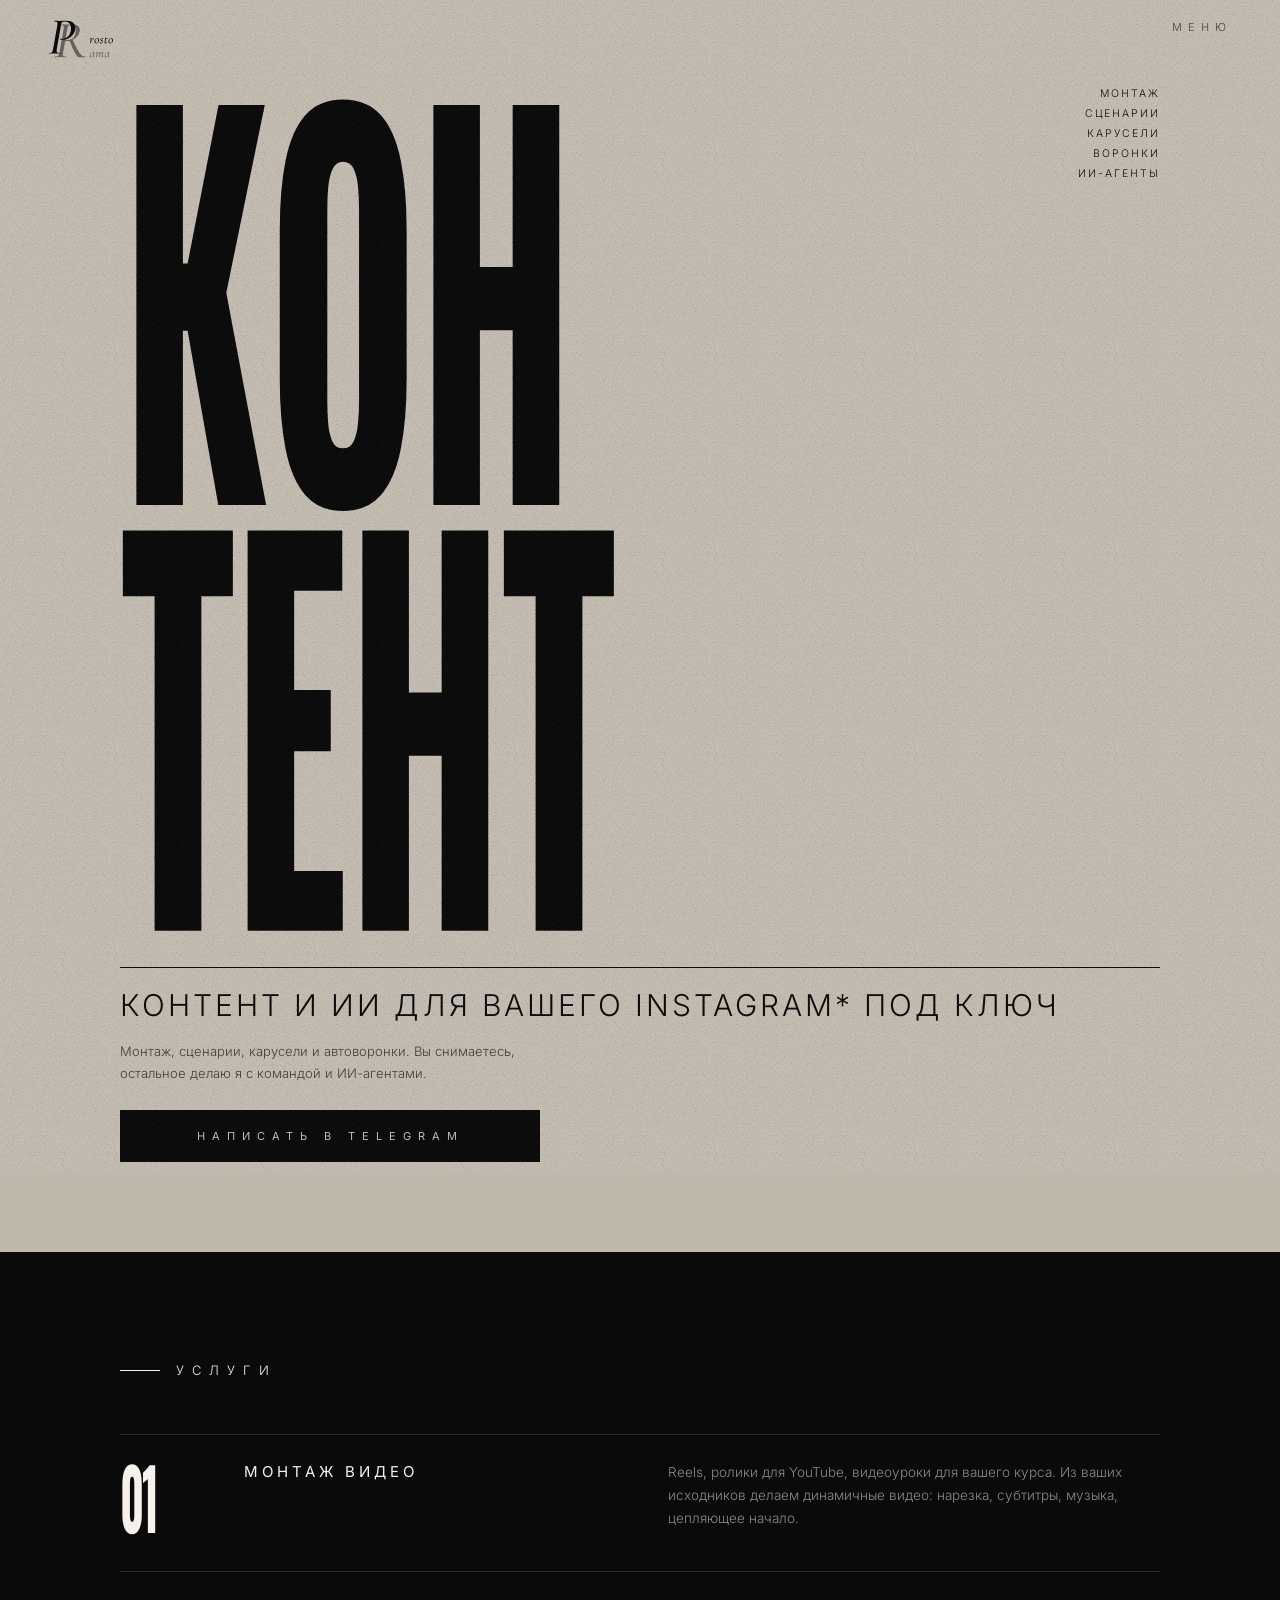
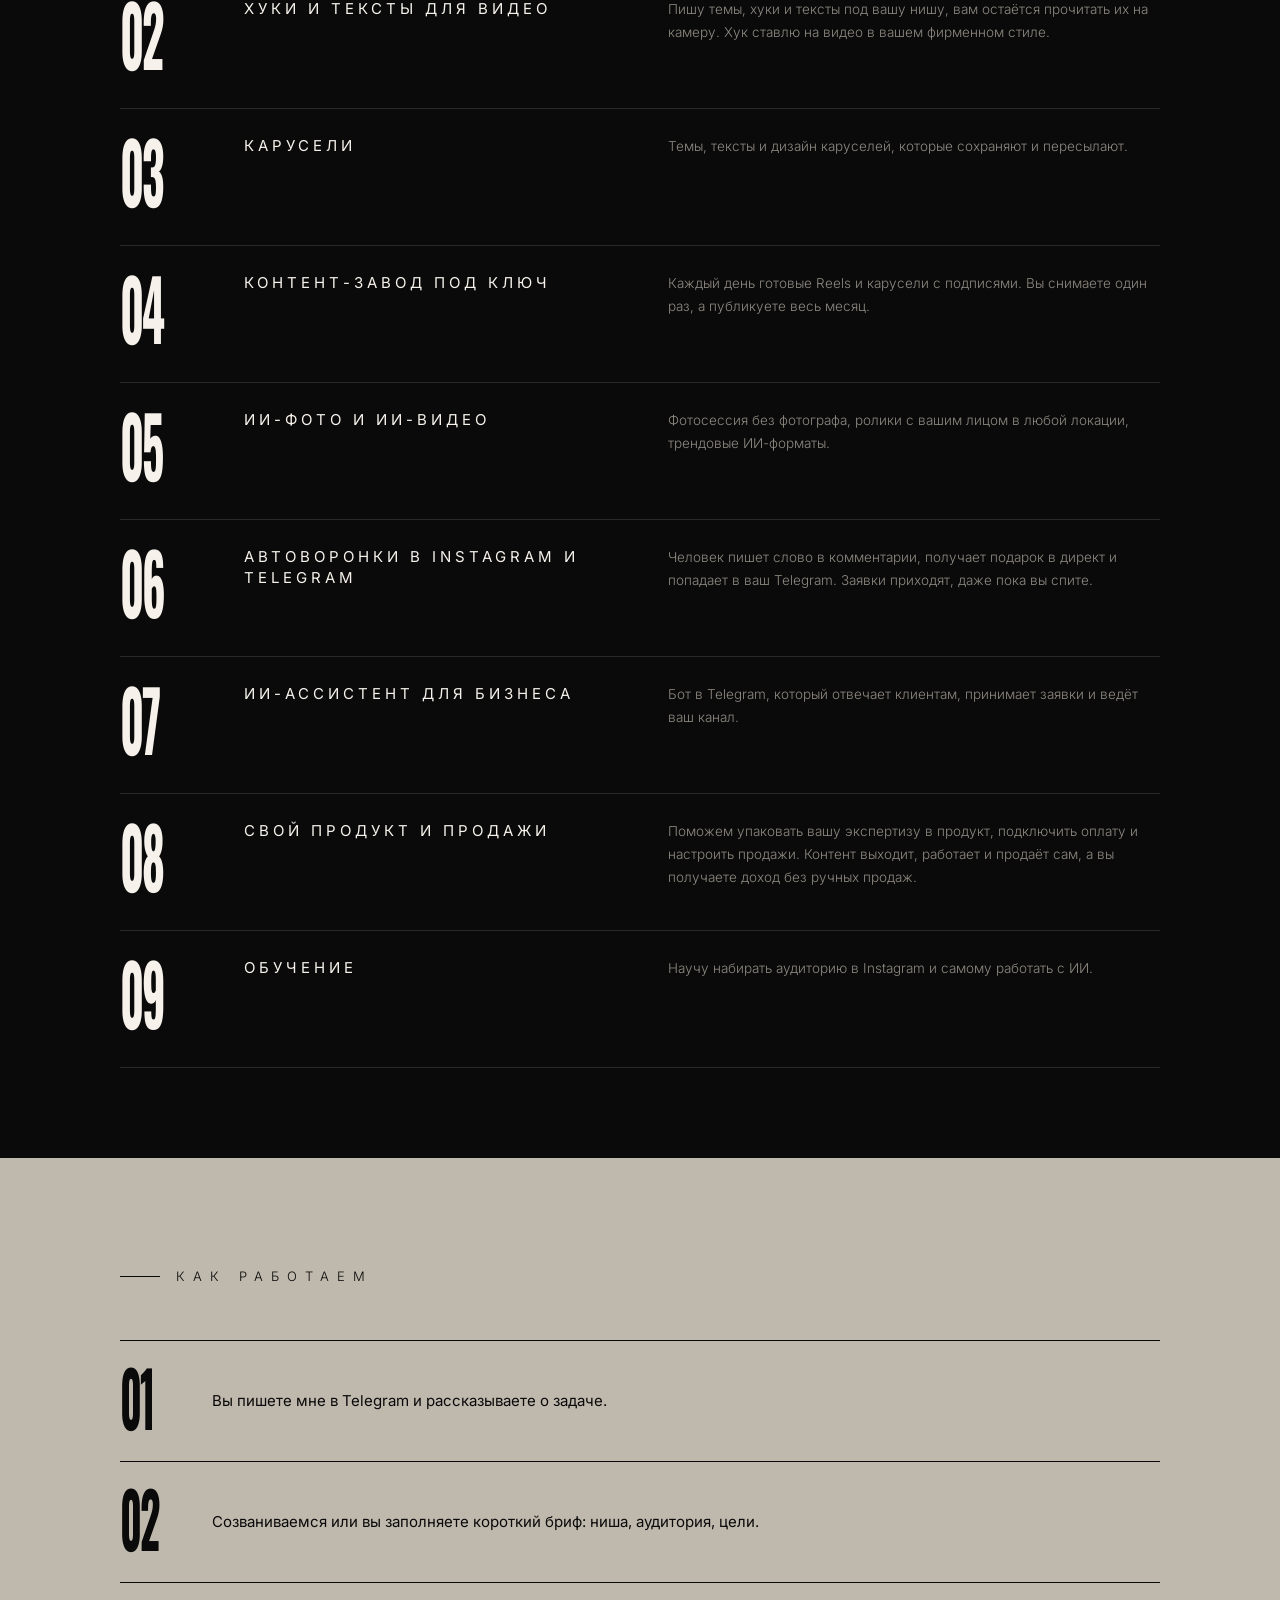
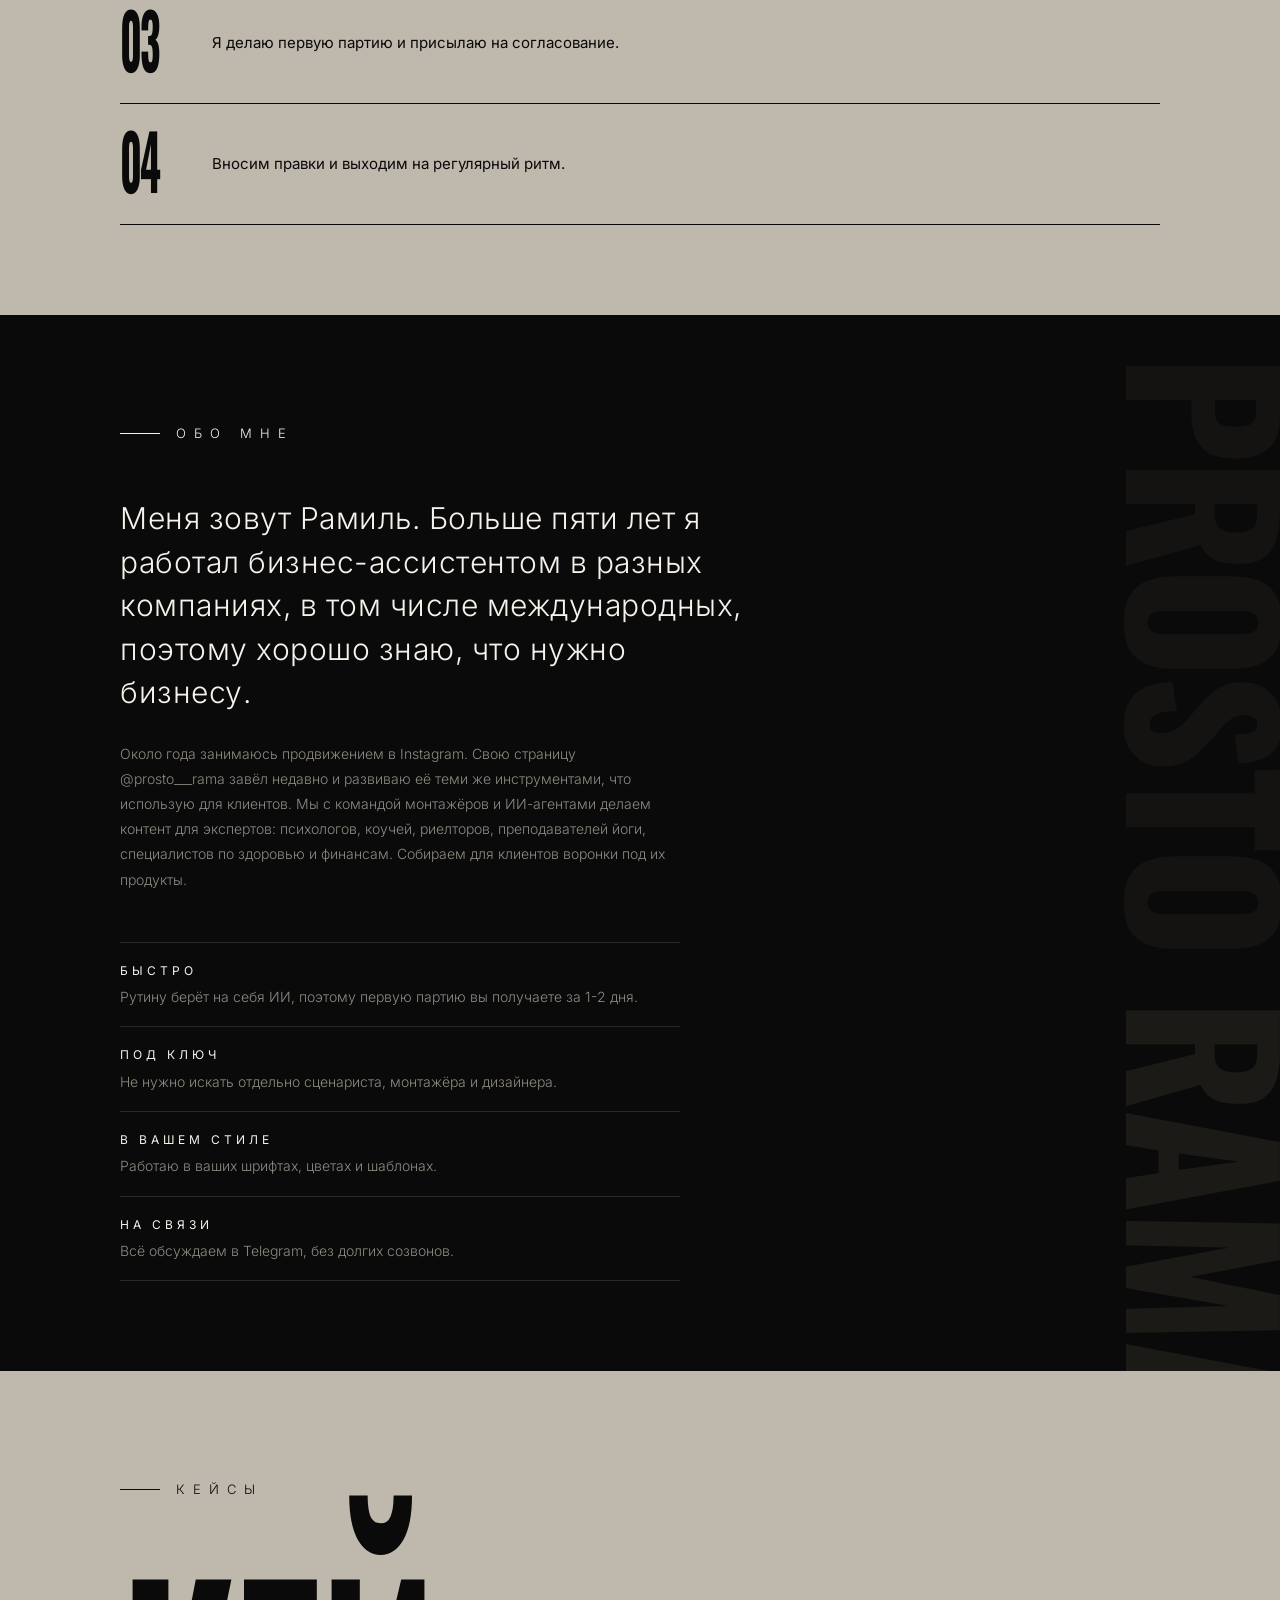
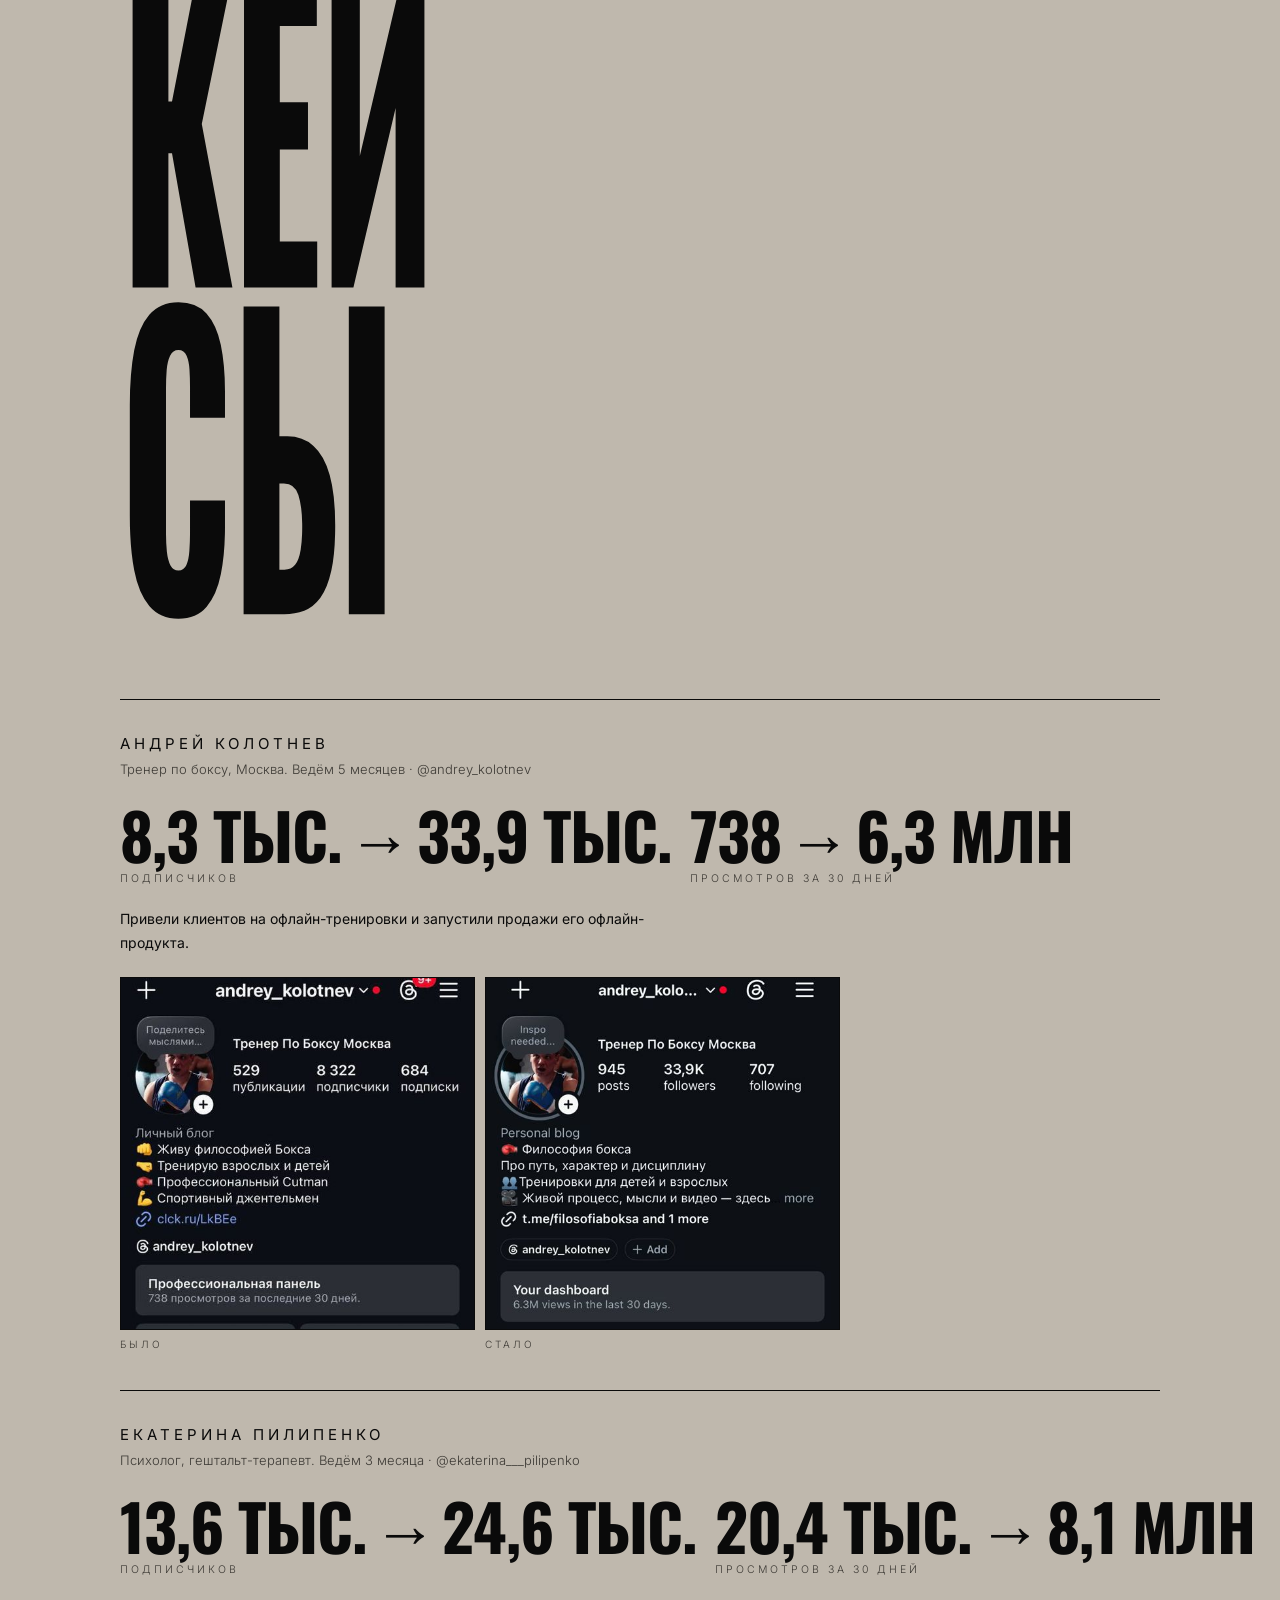
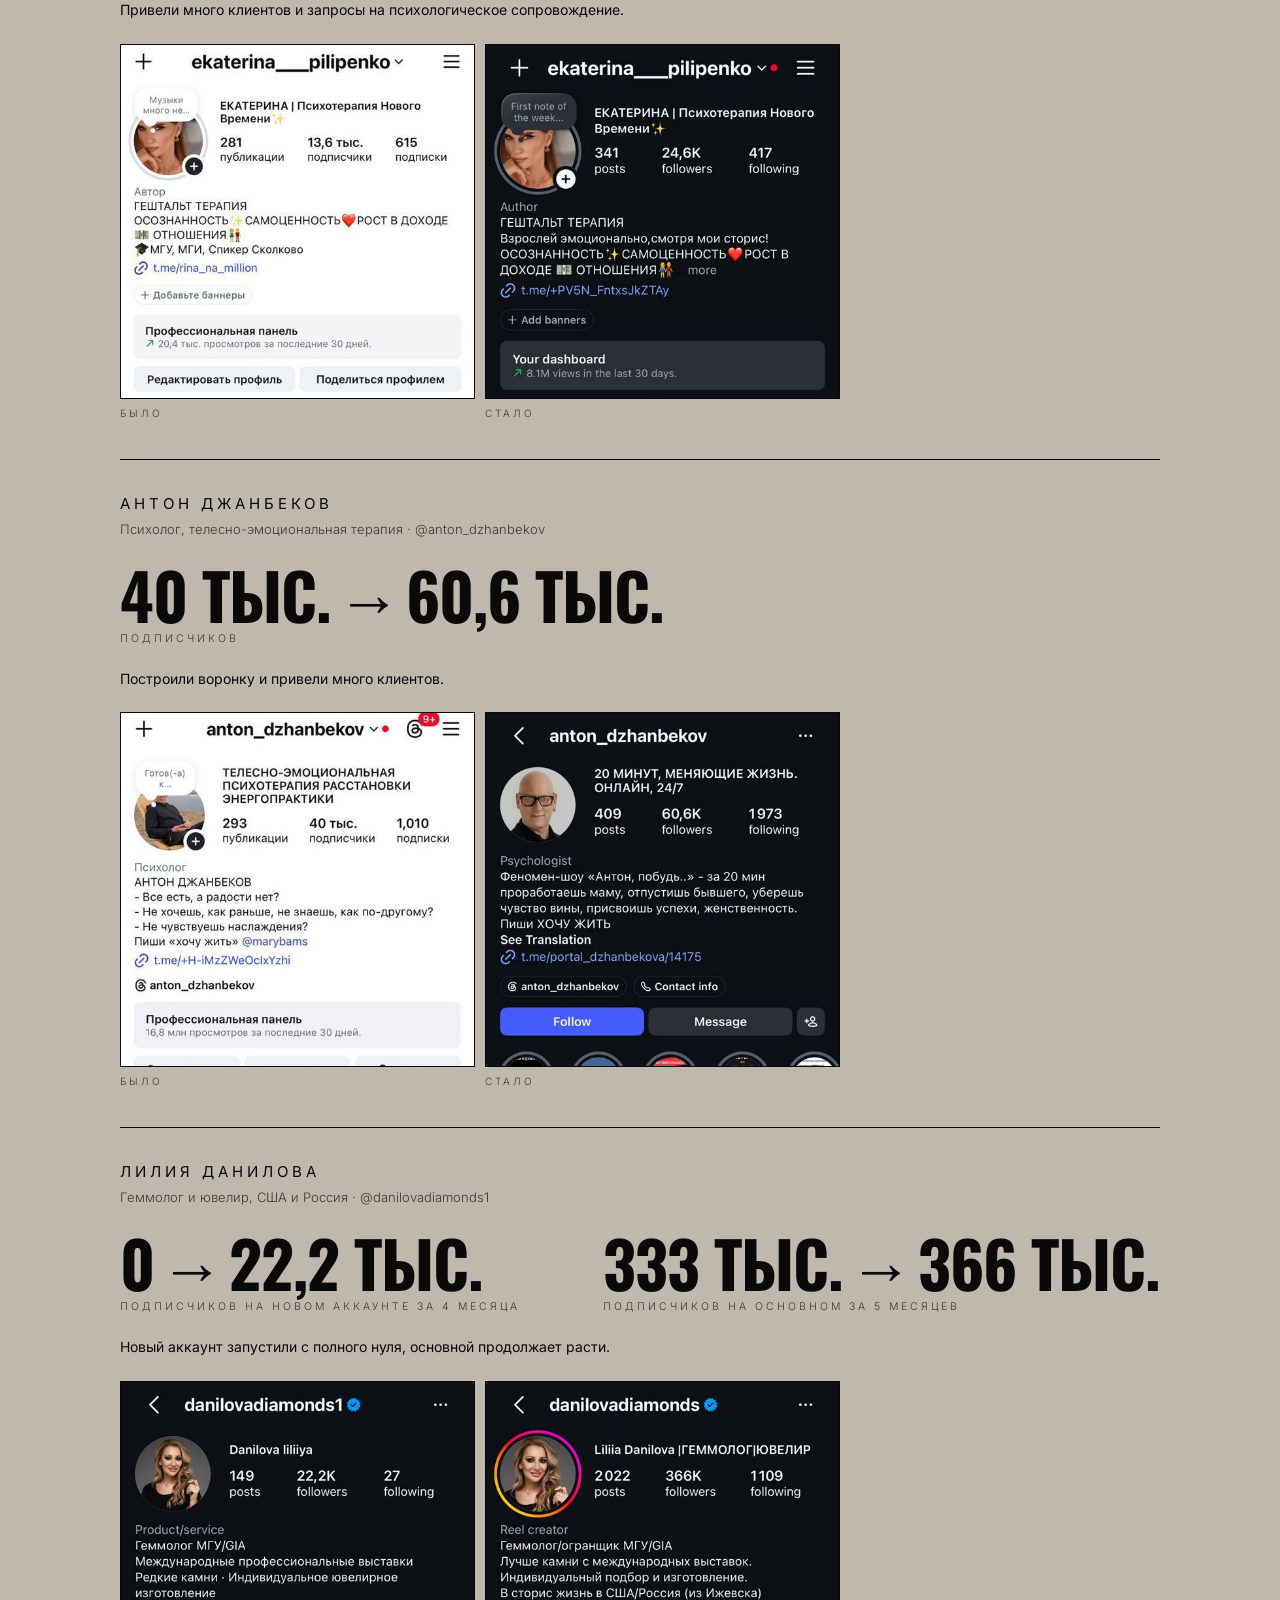
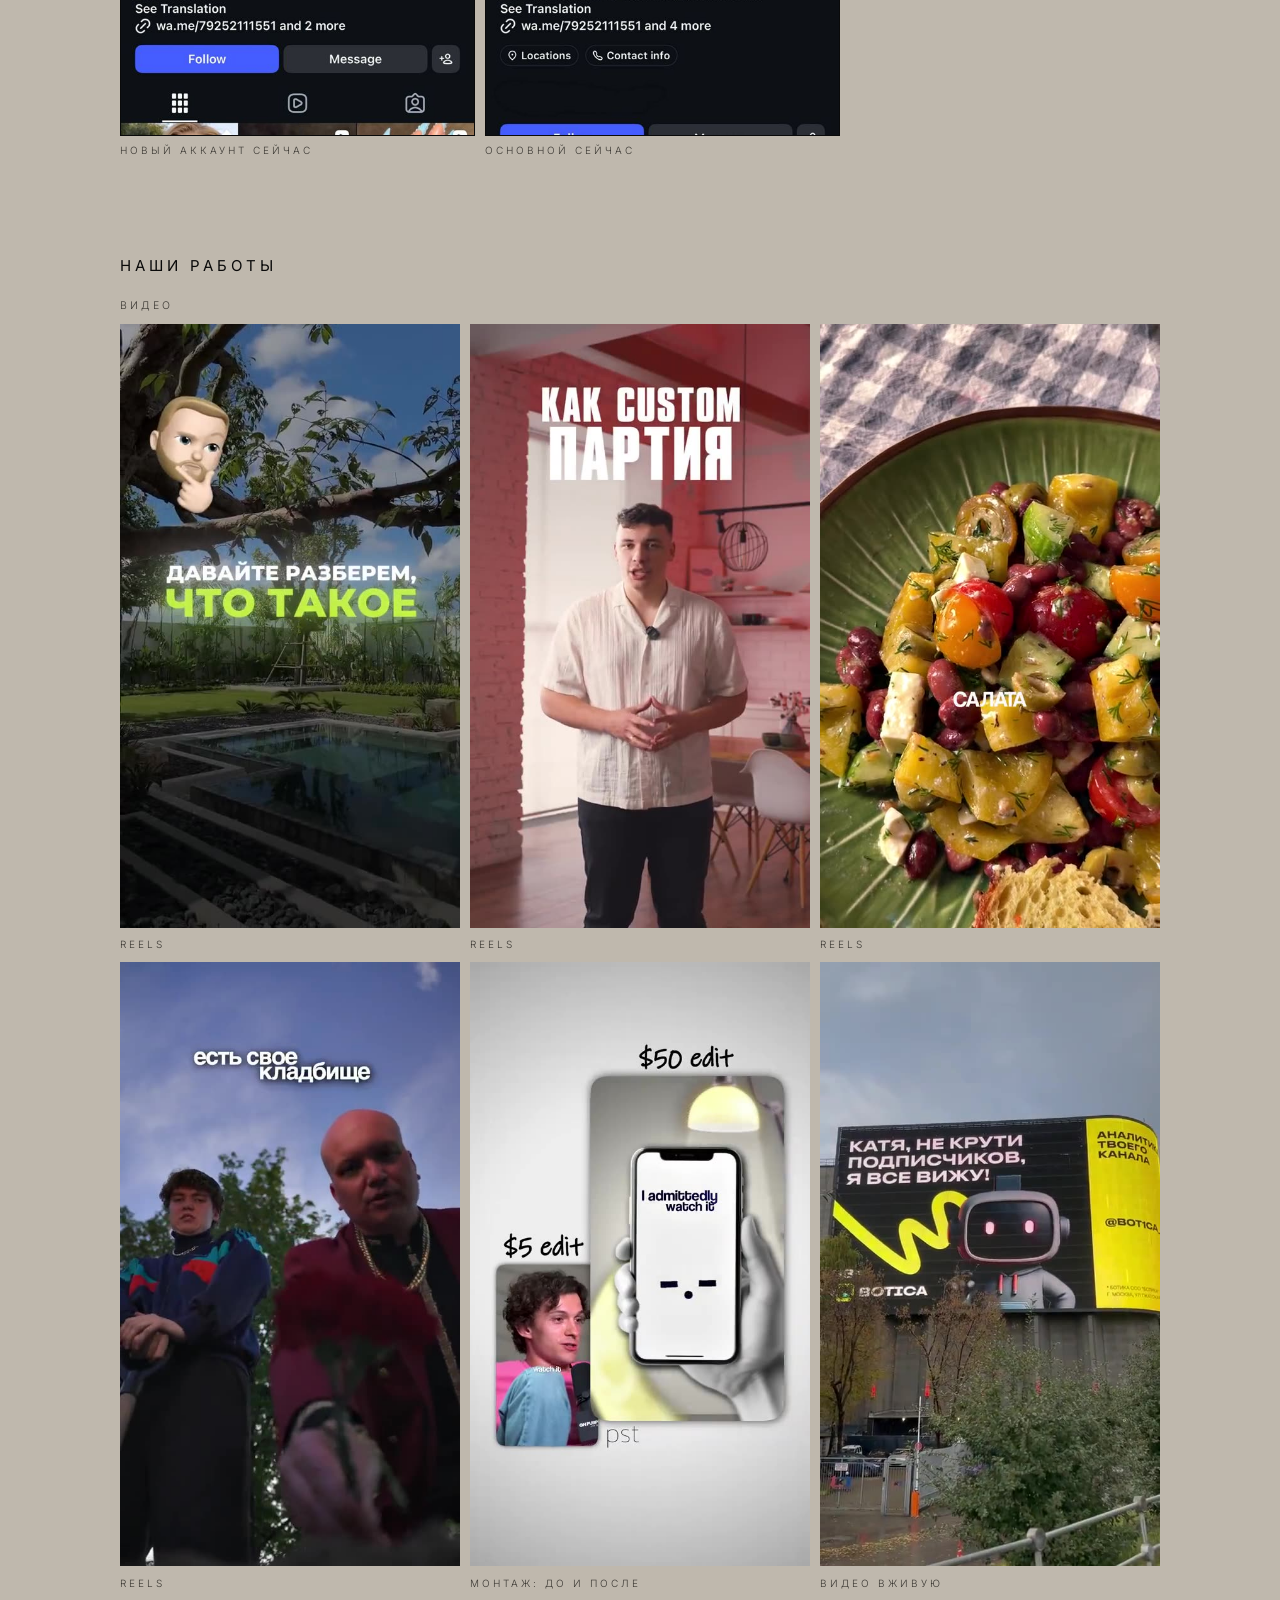
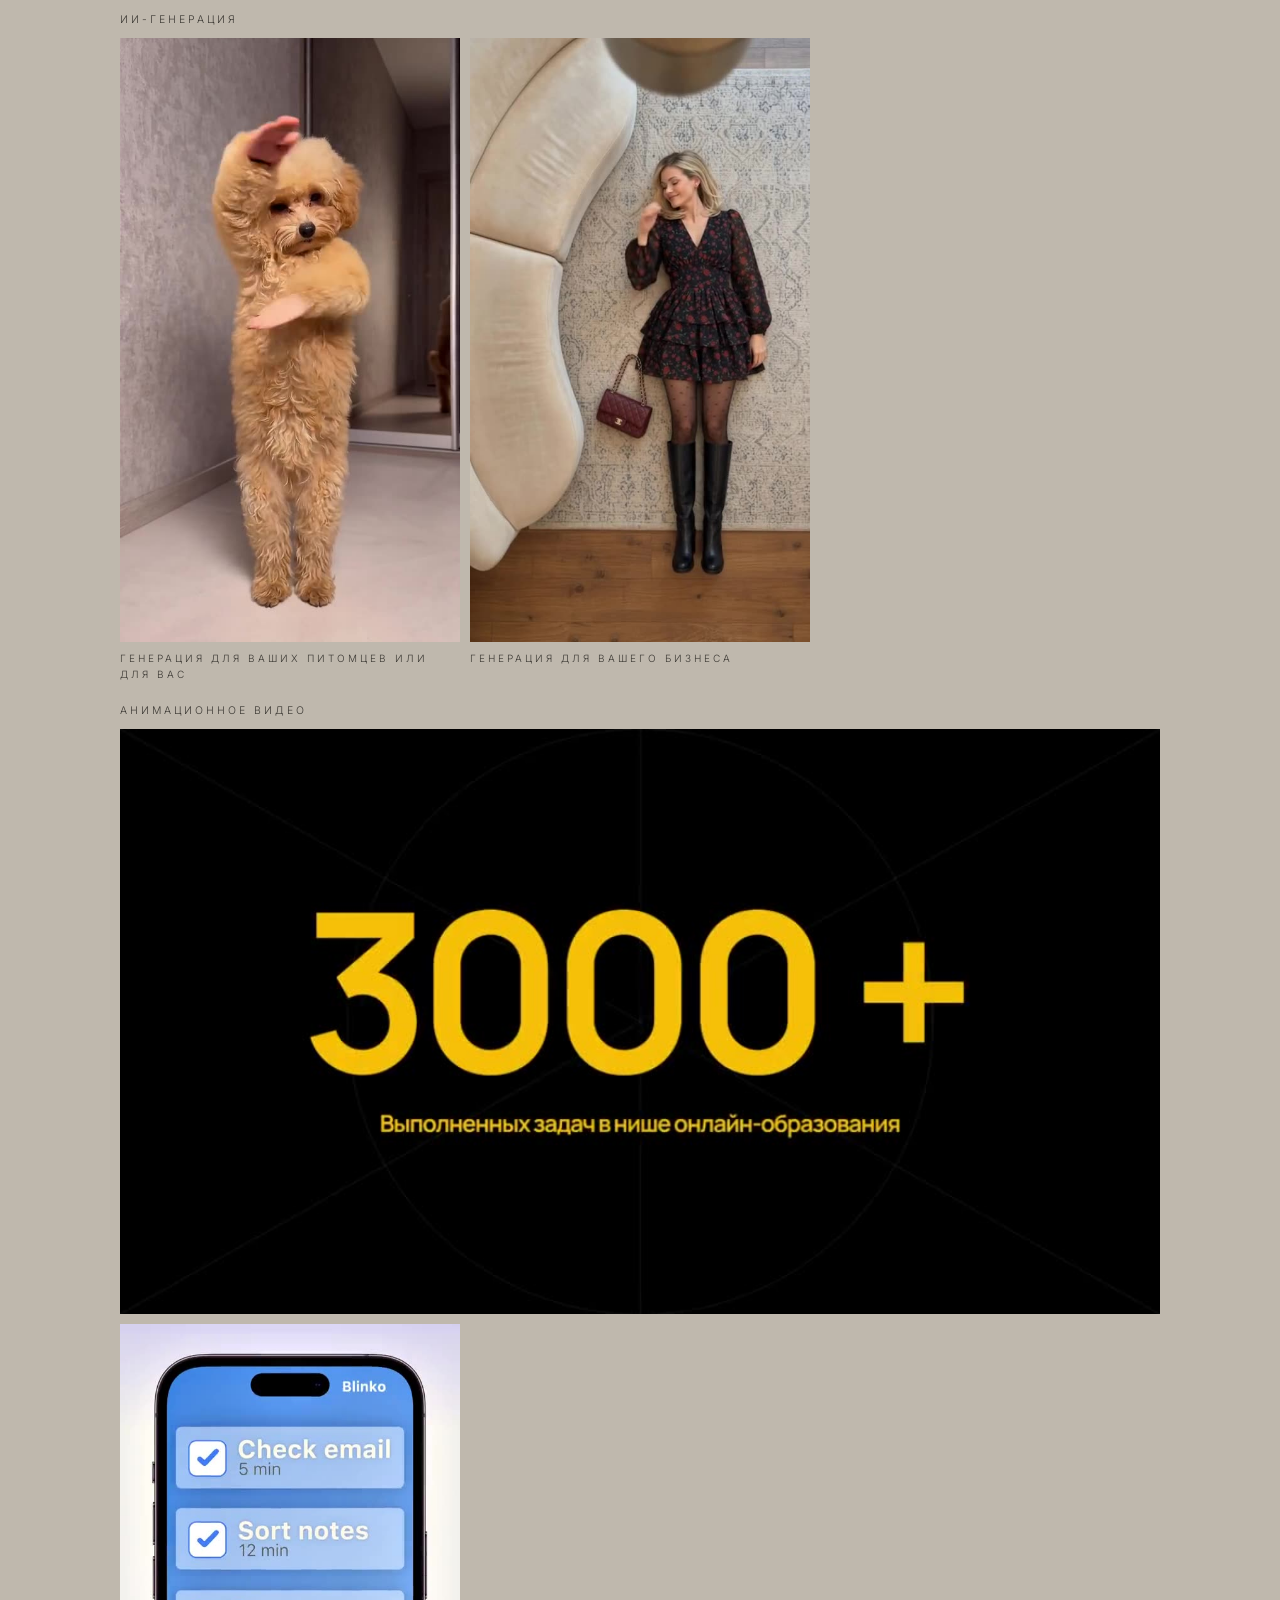
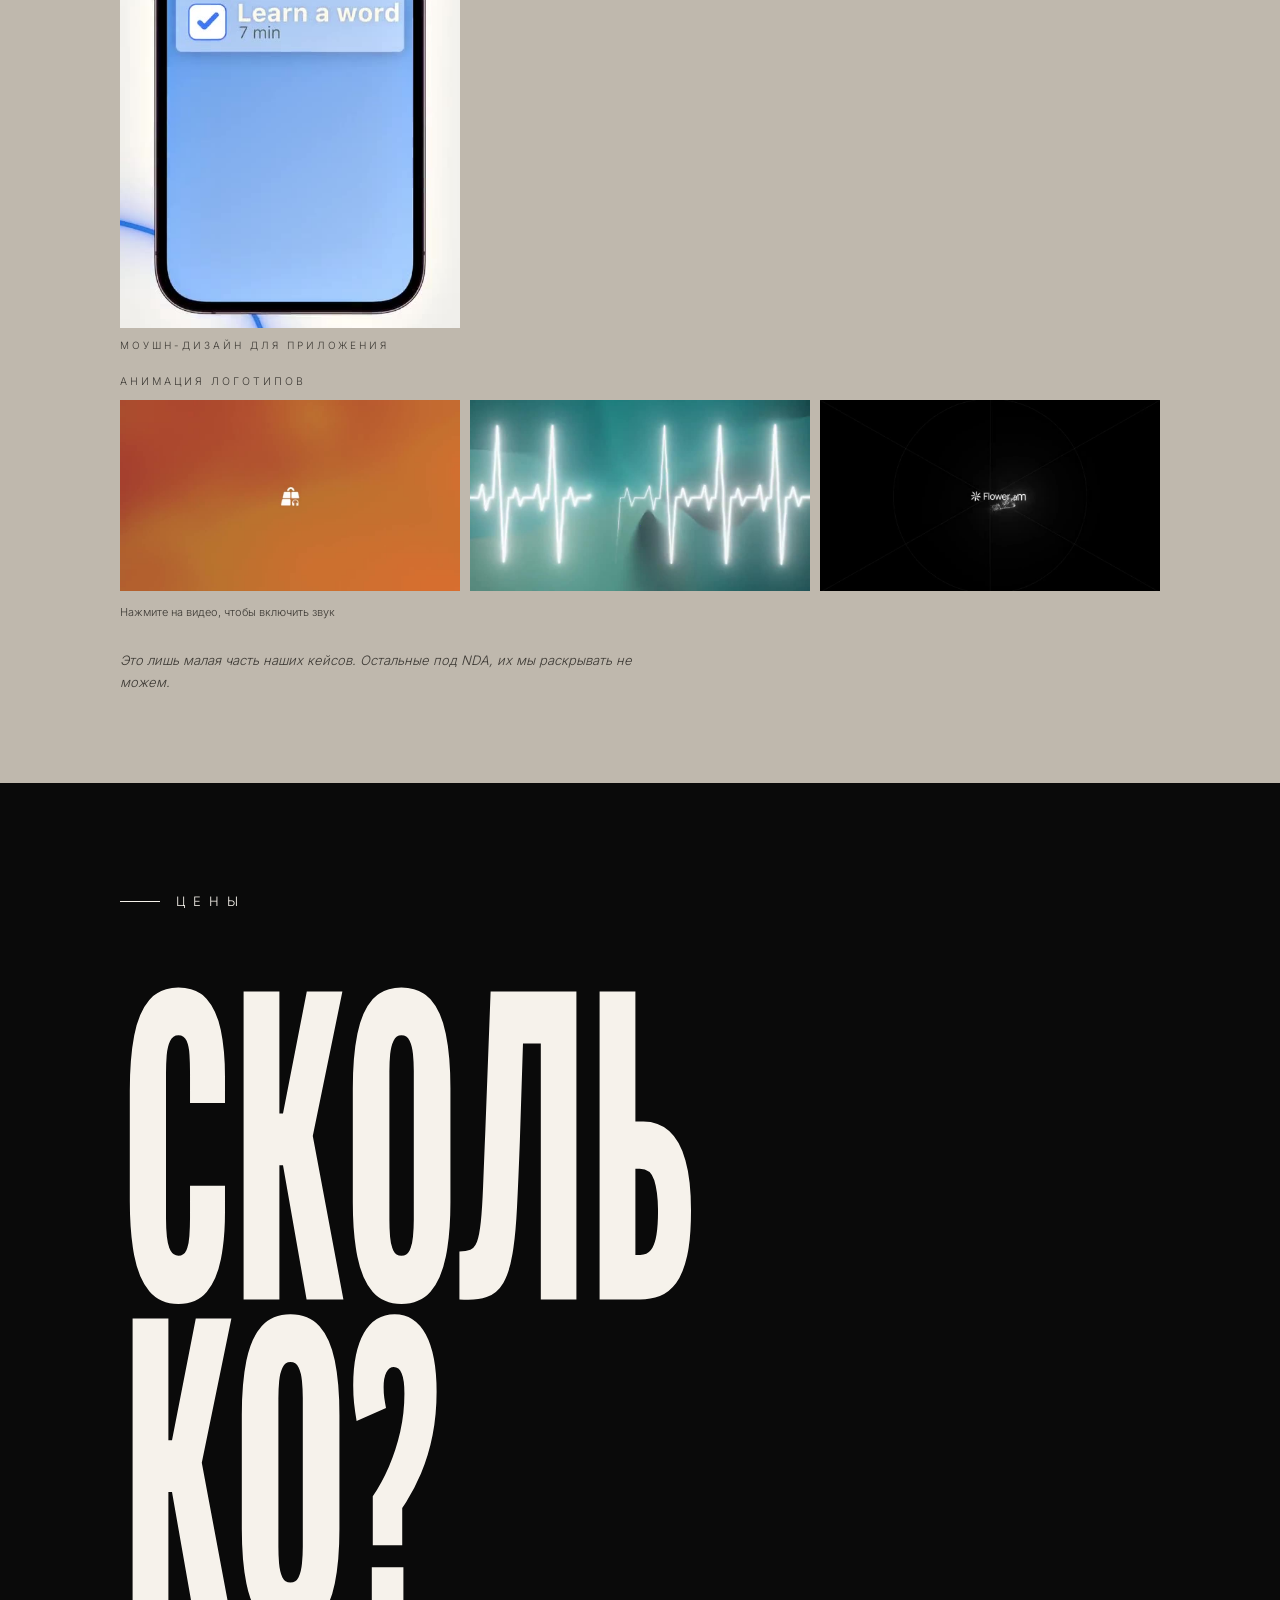
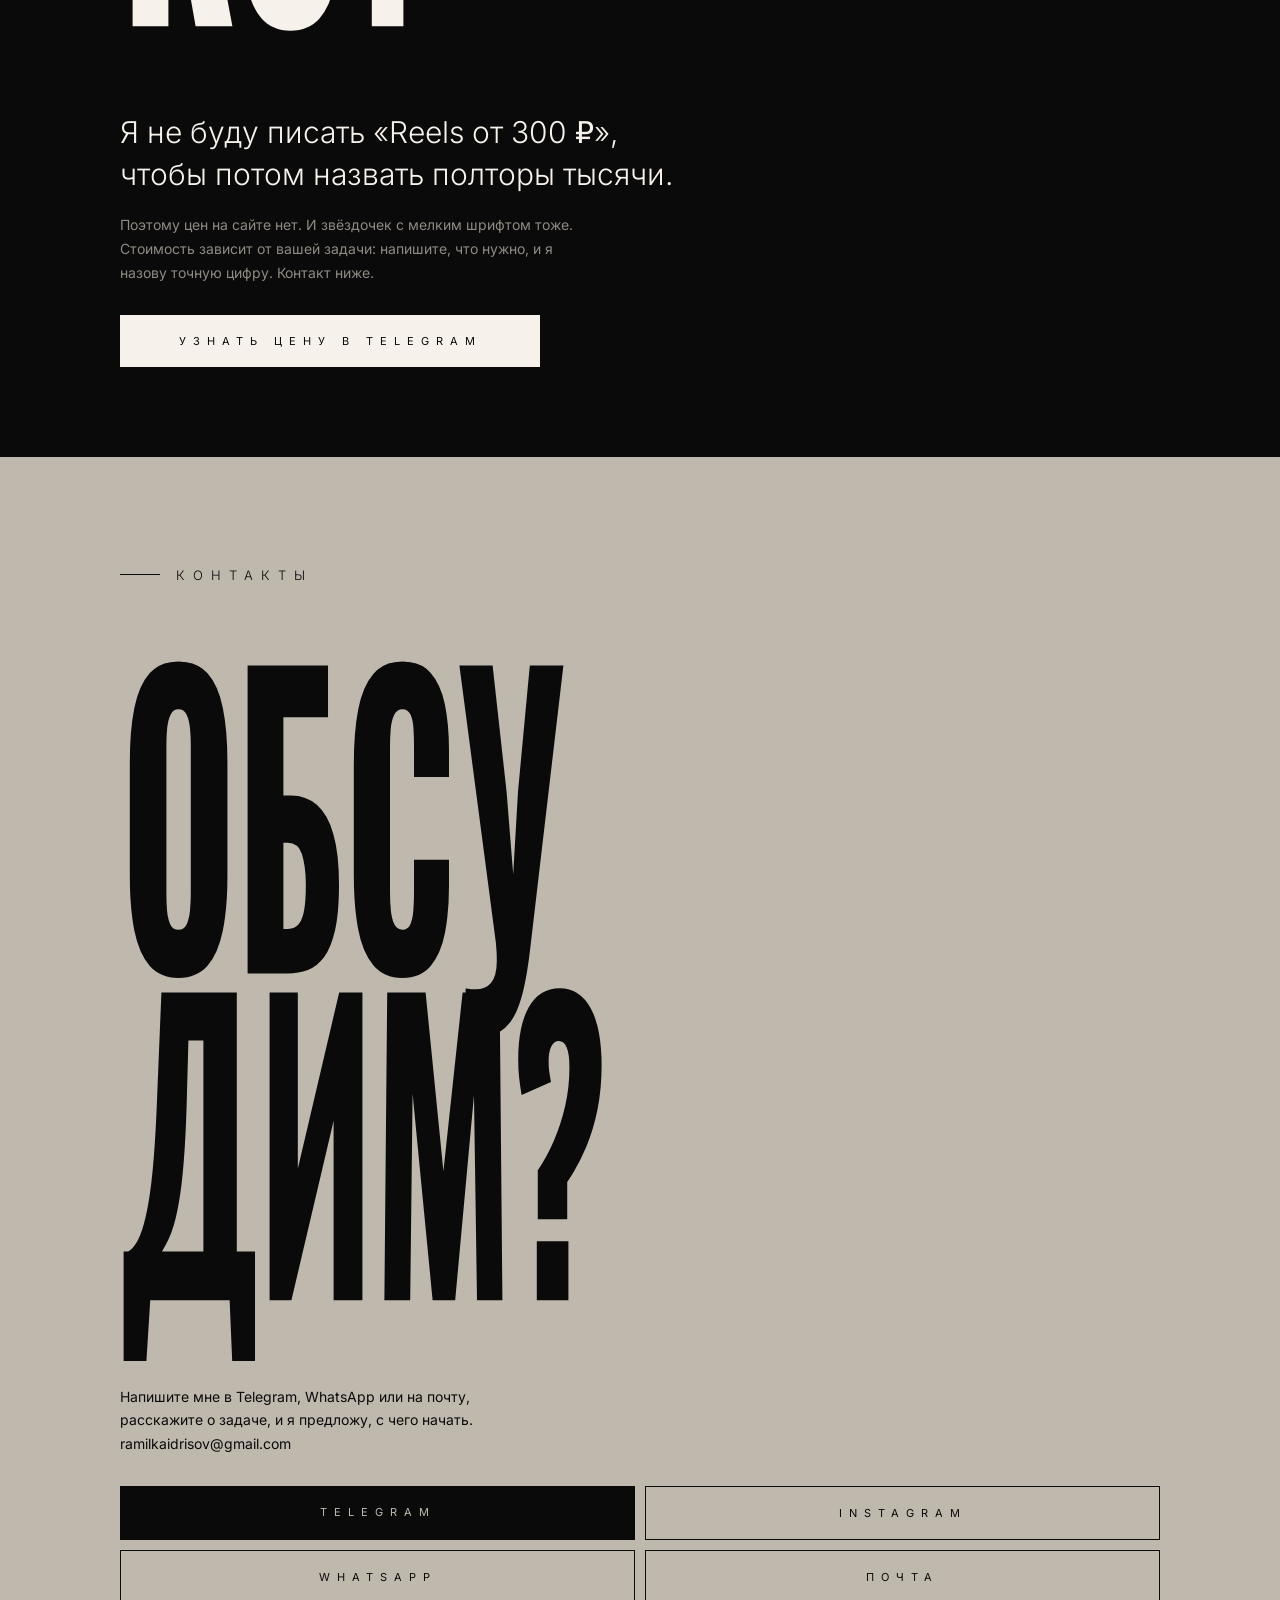
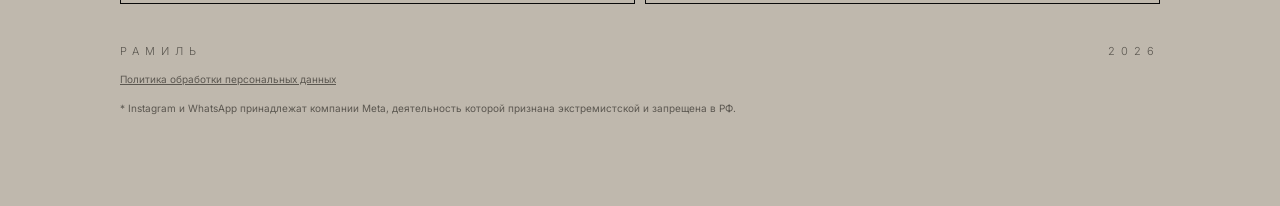
==== commit 38f8135e: "Логотип только на первом экране, при прокрутке остаётся одно меню Co-Authored-By: Claude Opus 5.5 <n" ====
--- a/index.html
+++ b/index.html
@@ -52,7 +52,10 @@
 
 /* header */
 header{position:fixed;top:0;left:0;right:0;z-index:60;display:flex;justify-content:space-between;align-items:center;padding:20px var(--pad);mix-blend-mode:difference;color:#fff}
+/* logo scrolls away with the first screen; only the menu button stays fixed */
+.logo{position:absolute;top:20px;left:var(--pad);z-index:60;color:var(--ink)}
 .logo svg{display:block;height:38px;width:auto}
+header{justify-content:flex-end}
 header button{background:none;border:0;color:inherit;font:inherit;cursor:pointer}
 nav{position:fixed;inset:0;z-index:65;background:var(--ink);color:var(--bone);display:flex;flex-direction:column;justify-content:center;padding:0 var(--pad);gap:26px;opacity:0;pointer-events:none;transition:opacity .3s}
 nav.open{opacity:1;pointer-events:auto}
@@ -149,7 +152,8 @@
 </head>
 <body>
 
-<header><a href="#top" class="logo" aria-label="prosto rama"><svg xmlns="http://www.w3.org/2000/svg" aria-hidden="true" viewBox="-0.2 -108.8 212.6 123.2"><path d="M21.46 11.9Q20.78 11.9 20.78 10.88Q20.78 9.86 21.46 9.86Q26.86 9.86 29.86 8.97Q32.86 8.08 34.36 5.53Q35.86 2.98 36.71 -1.87L50.57 -80.58Q51.5 -85.51 51.07 -87.97Q50.63 -90.44 48.19 -91.38Q45.75 -92.31 40.33 -92.31Q39.65 -92.31 39.65 -93.33Q39.65 -94.35 40.33 -94.35Q44.06 -94.35 48.79 -94.09Q53.52 -93.84 58.68 -93.84Q62.59 -93.84 68.03 -94.35Q73.47 -94.86 76.87 -94.86Q91.99 -94.86 98.26 -88.91Q104.52 -82.96 102.39 -71.57Q100.69 -62.27 94.37 -55.13Q88.04 -47.99 78.94 -43.98Q69.84 -39.97 59.8 -39.97Q58.65 -39.97 56.78 -40.1Q54.92 -40.23 54.11 -40.4L54.76 -45.02Q56.53 -44.6 58.94 -44.39Q61.35 -44.18 63.1 -44.18Q74.72 -44.18 80.76 -49.39Q86.8 -54.6 89.05 -66.71Q90.95 -76.22 89.27 -81.78Q87.59 -87.34 83.54 -89.69Q79.48 -92.04 73.94 -92.04Q70.2 -92.04 68.1 -91.48Q65.99 -90.92 64.78 -88.49Q63.56 -86.05 62.54 -80.24L48.6 -1.87Q47.75 2.98 48.09 5.53Q48.43 8.08 50.89 8.97Q53.34 9.86 58.58 9.86Q59.26 9.86 59.26 10.88Q59.26 11.9 58.75 11.9Q54.86 11.9 50.29 11.73Q45.73 11.56 40.23 11.56Q35.09 11.56 30.14 11.73Q25.19 11.9 21.46 11.9ZM99.24 11.9Q96.75 11.9 92.32 5.81Q87.9 -0.29 82.01 -12.5Q76.13 -24.71 69.24 -42.84L79.18 -46.31Q88.35 -25.36 95.14 -13.05Q101.94 -0.74 107.82 4.56Q113.7 9.86 119.86 9.86Q120.46 9.86 120.46 10.88Q120.46 11.9 119.86 11.9Q111.73 11.9 106.73 11.9Q101.74 11.9 99.24 11.9Z" fill="currentColor" opacity=".5"/><path d="M2.27 0Q1.84 0 1.84 -1.02Q1.84 -2.04 2.27 -2.04Q7.33 -2.04 10.07 -2.89Q12.82 -3.74 14.15 -6.29Q15.48 -8.84 16.33 -13.77L30.17 -92.48Q31.53 -99.87 29.78 -102.04Q28.02 -104.21 20.54 -104.21Q20.12 -104.21 20.12 -105.23Q20.12 -106.25 20.54 -106.25Q24.09 -106.25 28.48 -106Q32.88 -105.74 37.94 -105.74Q41.62 -105.74 47.29 -106.25Q52.96 -106.76 58.72 -106.76Q68.14 -106.76 75.36 -103.58Q82.58 -100.39 86.18 -93.81Q89.78 -87.23 87.81 -77.01Q86.28 -68.43 81.74 -62.27Q77.2 -56.1 71.08 -52.19Q64.96 -48.28 58.33 -46.41Q51.7 -44.54 45.92 -44.54Q43.95 -44.54 42.3 -44.71Q40.65 -44.88 38.95 -45.39Q38.51 -45.56 38.85 -46.93Q39.19 -48.31 39.78 -48.14Q41.06 -47.8 42.34 -47.63Q43.61 -47.46 44.8 -47.46Q50.99 -47.46 57.04 -50.23Q63.08 -53.01 67.71 -58.76Q72.33 -64.51 73.88 -73.61Q75.6 -83.32 73.28 -90.05Q70.96 -96.78 66.09 -100.36Q61.23 -103.94 55.21 -103.94Q50.61 -103.94 48.1 -103.23Q45.59 -102.52 44.3 -100.04Q43.01 -97.57 41.9 -92.14L28.13 -13.77Q26.94 -6.46 28.69 -4.25Q30.45 -2.04 37.86 -2.04Q38.28 -2.04 38.28 -1.02Q38.28 0 37.86 0Q34.31 0 29.66 -0.17Q25.01 -0.34 19.68 -0.34Q14.78 -0.34 10.26 -0.17Q5.73 0 2.27 0Z" fill="currentColor"/><path d="M138.84 -33.83 138.42 -33.87Q138.79 -35.86 139.39 -38.09Q139.98 -40.32 140.73 -42.44Q141.49 -44.56 142.37 -46.28Q143.25 -48 144.2 -49.02Q145.16 -50.05 146.14 -50.05Q146.75 -50.05 147.36 -49.73Q147.97 -49.41 148.35 -48.86Q148.73 -48.32 148.6 -47.68Q148.51 -47.13 148.11 -46.74Q147.71 -46.35 147.1 -46.35Q146.47 -46.35 146.11 -46.69Q145.75 -47.02 145.47 -47.36Q145.19 -47.7 144.75 -47.7Q144.19 -47.7 143.53 -46.74Q142.86 -45.78 142.14 -44.22Q141.43 -42.65 140.78 -40.8Q140.13 -38.94 139.62 -37.1Q139.11 -35.26 138.84 -33.83ZM137.2 -33.12Q136.54 -33.12 136.33 -33.21Q136.12 -33.29 136.12 -33.41Q136.12 -33.56 136.36 -34.56Q136.6 -35.57 136.77 -36.57L138.26 -44.83Q138.52 -46.21 138.46 -46.94Q138.39 -47.67 138.13 -47.97Q137.88 -48.27 137.52 -48.27Q137 -48.27 136.34 -47.8Q135.69 -47.34 135.03 -46.68Q134.91 -46.56 134.74 -46.73Q134.57 -46.89 134.69 -47.04Q136.02 -48.59 137.16 -49.32Q138.3 -50.05 139.4 -50.05Q140.21 -50.05 140.64 -49.58Q141.07 -49.12 141.14 -48.03Q141.21 -46.94 140.86 -45.05L138.84 -33.83Q138.74 -33.12 137.2 -33.12Z M155.91 -32.87Q153.81 -32.87 152.49 -34.06Q151.17 -35.24 150.72 -37.21Q150.26 -39.19 150.7 -41.57Q151.19 -44.06 152.49 -46.01Q153.8 -47.96 155.68 -49.09Q157.55 -50.22 159.69 -50.22Q161.92 -50.22 163.26 -49.04Q164.6 -47.86 165.04 -45.9Q165.48 -43.93 165 -41.57Q164.48 -38.85 163.04 -36.88Q161.61 -34.92 159.72 -33.9Q157.84 -32.87 155.91 -32.87ZM157.36 -33.92Q158.98 -33.92 160.28 -35.46Q161.58 -37 162.07 -39.72Q162.38 -41.38 162.31 -43.04Q162.24 -44.71 161.79 -46.11Q161.33 -47.51 160.48 -48.36Q159.64 -49.21 158.39 -49.21Q156.82 -49.21 155.5 -47.69Q154.18 -46.17 153.64 -43.37Q153.3 -41.67 153.39 -39.99Q153.48 -38.32 153.95 -36.94Q154.42 -35.57 155.29 -34.75Q156.16 -33.92 157.36 -33.92Z M171.56 -33Q169.88 -33 168.66 -33.8Q167.44 -34.6 167.6 -35.74Q167.71 -36.4 168.14 -36.74Q168.57 -37.07 169.08 -37.07Q169.71 -37.07 170.04 -36.62Q170.38 -36.16 170.7 -35.58Q171.02 -35 171.55 -34.54Q172.07 -34.08 173.07 -34.08Q174.08 -34.08 174.66 -34.65Q175.24 -35.22 175.38 -36.36Q175.58 -37.68 175 -38.63Q174.43 -39.57 173.47 -40.34Q172.52 -41.1 171.6 -41.89Q170.68 -42.67 170.15 -43.64Q169.61 -44.6 169.87 -45.94Q170.1 -47.16 170.95 -48.1Q171.8 -49.04 173.04 -49.57Q174.28 -50.09 175.66 -50.09Q177.31 -50.09 178.35 -49.47Q179.4 -48.84 179.27 -47.87Q179.17 -47.19 178.71 -46.87Q178.24 -46.54 177.8 -46.54Q177.06 -46.54 176.7 -46.92Q176.34 -47.31 176.06 -47.81Q175.79 -48.32 175.36 -48.7Q174.94 -49.08 174.04 -49.08Q173.26 -49.08 172.73 -48.67Q172.2 -48.26 172.09 -47.52Q171.88 -46.3 172.45 -45.38Q173.03 -44.45 173.98 -43.66Q174.93 -42.87 175.86 -42.05Q176.79 -41.22 177.34 -40.21Q177.9 -39.2 177.67 -37.86Q177.48 -36.69 176.63 -35.56Q175.78 -34.43 174.48 -33.72Q173.18 -33 171.56 -33Z M186.24 -32.96Q185.37 -32.96 184.59 -33.28Q183.81 -33.6 183.44 -34.44Q183.06 -35.28 183.33 -36.81L185.08 -46.31Q185.36 -47.81 185.12 -48.2Q184.88 -48.58 183.66 -48.58Q183.49 -48.58 183.52 -48.87Q183.55 -49.16 183.68 -49.16Q185.33 -49.16 186.45 -50.16Q187.56 -51.15 188.04 -52.54Q188.08 -52.68 188.45 -52.65Q188.81 -52.62 188.77 -52.48L186.17 -37.91Q185.87 -36.28 186.35 -35.52Q186.83 -34.76 188.13 -34.76Q189.25 -34.76 190.18 -35.26Q191.11 -35.77 192.03 -36.54Q192.12 -36.63 192.29 -36.46Q192.47 -36.29 192.37 -36.19Q190.46 -34.46 189.01 -33.71Q187.57 -32.96 186.24 -32.96ZM192.39 -47.75Q192.3 -47.75 191.49 -47.87Q190.68 -47.98 189.57 -48.1Q188.45 -48.21 187.37 -48.21L187.45 -49.27Q188.63 -49.27 189.87 -49.35Q191.12 -49.43 192.12 -49.51Q193.11 -49.58 193.46 -49.58Q193.65 -49.58 193.72 -49.46Q193.8 -49.34 193.75 -49.17Q193.69 -48.83 193.26 -48.29Q192.83 -47.75 192.39 -47.75Z M201.08 -32.87Q198.98 -32.87 197.66 -34.06Q196.34 -35.24 195.88 -37.21Q195.43 -39.19 195.87 -41.57Q196.35 -44.06 197.66 -46.01Q198.97 -47.96 200.85 -49.09Q202.72 -50.22 204.85 -50.22Q207.09 -50.22 208.43 -49.04Q209.77 -47.86 210.21 -45.9Q210.65 -43.93 210.17 -41.57Q209.64 -38.85 208.21 -36.88Q206.78 -34.92 204.89 -33.9Q203.01 -32.87 201.08 -32.87ZM202.53 -33.92Q204.15 -33.92 205.45 -35.46Q206.75 -37 207.23 -39.72Q207.55 -41.38 207.48 -43.04Q207.41 -44.71 206.95 -46.11Q206.49 -47.51 205.65 -48.36Q204.8 -49.21 203.56 -49.21Q201.99 -49.21 200.67 -47.69Q199.35 -46.17 198.81 -43.37Q198.47 -41.67 198.56 -39.99Q198.65 -38.32 199.12 -36.94Q199.59 -35.57 200.46 -34.75Q201.33 -33.92 202.53 -33.92Z" fill="currentColor"/><path d="M137.32 12.45Q135.93 12.45 135.19 11.43Q134.44 10.41 134.75 8.08Q135.07 5.84 136.2 3.57Q137.33 1.3 138.96 -0.61Q140.59 -2.53 142.43 -3.7Q144.28 -4.86 145.97 -4.86Q146.76 -4.86 147.55 -4.57Q148.34 -4.27 148.91 -3.62Q149.48 -2.96 149.57 -1.89L147.56 -3.09Q148.13 -3.18 148.85 -3.78Q149.57 -4.38 149.89 -5.19Q149.97 -5.32 150.2 -5.26Q150.43 -5.2 150.39 -5.11L147.95 8.16Q147.55 10.46 148.53 10.46Q149 10.46 149.68 9.97Q150.36 9.48 151.17 8.67Q151.29 8.54 151.46 8.71Q151.63 8.88 151.5 9Q150.16 10.56 149.02 11.42Q147.89 12.28 146.8 12.28Q145.66 12.28 145.32 11.34Q144.98 10.4 145.36 8.16L146.38 2.28L147.15 1.57Q145.98 4.83 144.33 7.29Q142.67 9.75 140.86 11.1Q139.04 12.45 137.32 12.45ZM139.2 10.07Q140.32 10.07 141.5 9.19Q142.68 8.32 143.75 6.89Q144.82 5.47 145.6 3.8Q146.38 2.13 146.69 0.58Q147.02 -1.08 146.4 -2.15Q145.78 -3.22 144.31 -3.19Q142.95 -3.17 141.55 -2Q140.15 -0.82 139.07 1.17Q137.99 3.16 137.59 5.72Q137.24 7.99 137.68 9.03Q138.11 10.07 139.2 10.07Z M176.26 12.28Q175.09 12.28 174.79 11.31Q174.49 10.34 174.88 8.16L176.11 1.48Q176.49 -0.79 176.18 -1.89Q175.88 -3 174.83 -3Q173.63 -3 172.25 -1.34Q170.88 0.32 169.64 3.56Q168.4 6.8 167.57 11.53L167 11.49Q167.84 6.51 169.29 2.83Q170.74 -0.85 172.59 -2.85Q174.44 -4.86 176.46 -4.86Q178.12 -4.86 178.72 -3.55Q179.32 -2.24 178.8 0.69L177.45 8.16Q177.24 9.41 177.43 9.93Q177.62 10.46 178.07 10.46Q178.55 10.46 179.2 9.96Q179.86 9.46 180.67 8.67Q180.84 8.5 181 8.67Q181.17 8.83 181 9Q179.66 10.56 178.53 11.42Q177.41 12.28 176.26 12.28ZM156.66 12.24Q156 12.24 155.79 12.15Q155.57 12.07 155.57 11.95Q155.57 11.8 155.79 10.87Q156.01 9.93 156.18 8.93L157.93 -0.57Q158.33 -2.91 157.25 -2.91Q156.78 -2.91 156.07 -2.44Q155.36 -1.98 154.49 -1.07Q154.36 -0.9 154.19 -1.09Q154.01 -1.28 154.15 -1.42Q155.6 -3.11 156.8 -3.9Q158.01 -4.69 159.12 -4.69Q160.25 -4.69 160.57 -3.77Q160.89 -2.85 160.5 -0.8L158.32 11.53Q158.16 12.24 156.66 12.24ZM165.94 12.24Q165.28 12.24 165.07 12.15Q164.85 12.07 164.85 11.95Q164.85 11.8 165.08 10.8Q165.31 9.79 165.48 8.79L166.85 1.45Q167.2 -0.84 166.88 -1.92Q166.55 -3 165.55 -3Q164.34 -3 162.95 -1.29Q161.56 0.42 160.34 3.67Q159.13 6.92 158.32 11.53L157.72 11.49Q158.55 6.56 159.99 2.88Q161.43 -0.79 163.29 -2.83Q165.14 -4.86 167.2 -4.86Q168.79 -4.86 169.44 -3.57Q170.08 -2.28 169.53 0.65L167.57 11.53Q167.47 12.24 165.94 12.24Z M186.19 12.45Q184.81 12.45 184.06 11.43Q183.31 10.41 183.62 8.08Q183.94 5.84 185.07 3.57Q186.2 1.3 187.83 -0.61Q189.46 -2.53 191.31 -3.7Q193.15 -4.86 194.84 -4.86Q195.64 -4.86 196.43 -4.57Q197.22 -4.27 197.79 -3.62Q198.36 -2.96 198.44 -1.89L196.43 -3.09Q197 -3.18 197.72 -3.78Q198.44 -4.38 198.76 -5.19Q198.84 -5.32 199.07 -5.26Q199.3 -5.2 199.26 -5.11L196.83 8.16Q196.42 10.46 197.4 10.46Q197.87 10.46 198.55 9.97Q199.23 9.48 200.04 8.67Q200.17 8.54 200.33 8.71Q200.5 8.88 200.38 9Q199.03 10.56 197.9 11.42Q196.76 12.28 195.67 12.28Q194.54 12.28 194.19 11.34Q193.85 10.4 194.23 8.16L195.26 2.28L196.02 1.57Q194.85 4.83 193.2 7.29Q191.55 9.75 189.73 11.1Q187.91 12.45 186.19 12.45ZM188.07 10.07Q189.19 10.07 190.37 9.19Q191.55 8.32 192.62 6.89Q193.69 5.47 194.47 3.8Q195.26 2.13 195.56 0.58Q195.89 -1.08 195.27 -2.15Q194.65 -3.22 193.18 -3.19Q191.82 -3.17 190.42 -2Q189.02 -0.82 187.94 1.17Q186.86 3.16 186.46 5.72Q186.11 7.99 186.55 9.03Q186.98 10.07 188.07 10.07Z" fill="currentColor" opacity=".5"/></svg></a><button class="cap" onclick="nav.classList.add('open')">Меню</button></header>
+<a href="#top" class="logo" aria-label="prosto rama"><svg xmlns="http://www.w3.org/2000/svg" aria-hidden="true" viewBox="-0.2 -108.8 212.6 123.2"><path d="M21.46 11.9Q20.78 11.9 20.78 10.88Q20.78 9.86 21.46 9.86Q26.86 9.86 29.86 8.97Q32.86 8.08 34.36 5.53Q35.86 2.98 36.71 -1.87L50.57 -80.58Q51.5 -85.51 51.07 -87.97Q50.63 -90.44 48.19 -91.38Q45.75 -92.31 40.33 -92.31Q39.65 -92.31 39.65 -93.33Q39.65 -94.35 40.33 -94.35Q44.06 -94.35 48.79 -94.09Q53.52 -93.84 58.68 -93.84Q62.59 -93.84 68.03 -94.35Q73.47 -94.86 76.87 -94.86Q91.99 -94.86 98.26 -88.91Q104.52 -82.96 102.39 -71.57Q100.69 -62.27 94.37 -55.13Q88.04 -47.99 78.94 -43.98Q69.84 -39.97 59.8 -39.97Q58.65 -39.97 56.78 -40.1Q54.92 -40.23 54.11 -40.4L54.76 -45.02Q56.53 -44.6 58.94 -44.39Q61.35 -44.18 63.1 -44.18Q74.72 -44.18 80.76 -49.39Q86.8 -54.6 89.05 -66.71Q90.95 -76.22 89.27 -81.78Q87.59 -87.34 83.54 -89.69Q79.48 -92.04 73.94 -92.04Q70.2 -92.04 68.1 -91.48Q65.99 -90.92 64.78 -88.49Q63.56 -86.05 62.54 -80.24L48.6 -1.87Q47.75 2.98 48.09 5.53Q48.43 8.08 50.89 8.97Q53.34 9.86 58.58 9.86Q59.26 9.86 59.26 10.88Q59.26 11.9 58.75 11.9Q54.86 11.9 50.29 11.73Q45.73 11.56 40.23 11.56Q35.09 11.56 30.14 11.73Q25.19 11.9 21.46 11.9ZM99.24 11.9Q96.75 11.9 92.32 5.81Q87.9 -0.29 82.01 -12.5Q76.13 -24.71 69.24 -42.84L79.18 -46.31Q88.35 -25.36 95.14 -13.05Q101.94 -0.74 107.82 4.56Q113.7 9.86 119.86 9.86Q120.46 9.86 120.46 10.88Q120.46 11.9 119.86 11.9Q111.73 11.9 106.73 11.9Q101.74 11.9 99.24 11.9Z" fill="currentColor" opacity=".5"/><path d="M2.27 0Q1.84 0 1.84 -1.02Q1.84 -2.04 2.27 -2.04Q7.33 -2.04 10.07 -2.89Q12.82 -3.74 14.15 -6.29Q15.48 -8.84 16.33 -13.77L30.17 -92.48Q31.53 -99.87 29.78 -102.04Q28.02 -104.21 20.54 -104.21Q20.12 -104.21 20.12 -105.23Q20.12 -106.25 20.54 -106.25Q24.09 -106.25 28.48 -106Q32.88 -105.74 37.94 -105.74Q41.62 -105.74 47.29 -106.25Q52.96 -106.76 58.72 -106.76Q68.14 -106.76 75.36 -103.58Q82.58 -100.39 86.18 -93.81Q89.78 -87.23 87.81 -77.01Q86.28 -68.43 81.74 -62.27Q77.2 -56.1 71.08 -52.19Q64.96 -48.28 58.33 -46.41Q51.7 -44.54 45.92 -44.54Q43.95 -44.54 42.3 -44.71Q40.65 -44.88 38.95 -45.39Q38.51 -45.56 38.85 -46.93Q39.19 -48.31 39.78 -48.14Q41.06 -47.8 42.34 -47.63Q43.61 -47.46 44.8 -47.46Q50.99 -47.46 57.04 -50.23Q63.08 -53.01 67.71 -58.76Q72.33 -64.51 73.88 -73.61Q75.6 -83.32 73.28 -90.05Q70.96 -96.78 66.09 -100.36Q61.23 -103.94 55.21 -103.94Q50.61 -103.94 48.1 -103.23Q45.59 -102.52 44.3 -100.04Q43.01 -97.57 41.9 -92.14L28.13 -13.77Q26.94 -6.46 28.69 -4.25Q30.45 -2.04 37.86 -2.04Q38.28 -2.04 38.28 -1.02Q38.28 0 37.86 0Q34.31 0 29.66 -0.17Q25.01 -0.34 19.68 -0.34Q14.78 -0.34 10.26 -0.17Q5.73 0 2.27 0Z" fill="currentColor"/><path d="M138.84 -33.83 138.42 -33.87Q138.79 -35.86 139.39 -38.09Q139.98 -40.32 140.73 -42.44Q141.49 -44.56 142.37 -46.28Q143.25 -48 144.2 -49.02Q145.16 -50.05 146.14 -50.05Q146.75 -50.05 147.36 -49.73Q147.97 -49.41 148.35 -48.86Q148.73 -48.32 148.6 -47.68Q148.51 -47.13 148.11 -46.74Q147.71 -46.35 147.1 -46.35Q146.47 -46.35 146.11 -46.69Q145.75 -47.02 145.47 -47.36Q145.19 -47.7 144.75 -47.7Q144.19 -47.7 143.53 -46.74Q142.86 -45.78 142.14 -44.22Q141.43 -42.65 140.78 -40.8Q140.13 -38.94 139.62 -37.1Q139.11 -35.26 138.84 -33.83ZM137.2 -33.12Q136.54 -33.12 136.33 -33.21Q136.12 -33.29 136.12 -33.41Q136.12 -33.56 136.36 -34.56Q136.6 -35.57 136.77 -36.57L138.26 -44.83Q138.52 -46.21 138.46 -46.94Q138.39 -47.67 138.13 -47.97Q137.88 -48.27 137.52 -48.27Q137 -48.27 136.34 -47.8Q135.69 -47.34 135.03 -46.68Q134.91 -46.56 134.74 -46.73Q134.57 -46.89 134.69 -47.04Q136.02 -48.59 137.16 -49.32Q138.3 -50.05 139.4 -50.05Q140.21 -50.05 140.64 -49.58Q141.07 -49.12 141.14 -48.03Q141.21 -46.94 140.86 -45.05L138.84 -33.83Q138.74 -33.12 137.2 -33.12Z M155.91 -32.87Q153.81 -32.87 152.49 -34.06Q151.17 -35.24 150.72 -37.21Q150.26 -39.19 150.7 -41.57Q151.19 -44.06 152.49 -46.01Q153.8 -47.96 155.68 -49.09Q157.55 -50.22 159.69 -50.22Q161.92 -50.22 163.26 -49.04Q164.6 -47.86 165.04 -45.9Q165.48 -43.93 165 -41.57Q164.48 -38.85 163.04 -36.88Q161.61 -34.92 159.72 -33.9Q157.84 -32.87 155.91 -32.87ZM157.36 -33.92Q158.98 -33.92 160.28 -35.46Q161.58 -37 162.07 -39.72Q162.38 -41.38 162.31 -43.04Q162.24 -44.71 161.79 -46.11Q161.33 -47.51 160.48 -48.36Q159.64 -49.21 158.39 -49.21Q156.82 -49.21 155.5 -47.69Q154.18 -46.17 153.64 -43.37Q153.3 -41.67 153.39 -39.99Q153.48 -38.32 153.95 -36.94Q154.42 -35.57 155.29 -34.75Q156.16 -33.92 157.36 -33.92Z M171.56 -33Q169.88 -33 168.66 -33.8Q167.44 -34.6 167.6 -35.74Q167.71 -36.4 168.14 -36.74Q168.57 -37.07 169.08 -37.07Q169.71 -37.07 170.04 -36.62Q170.38 -36.16 170.7 -35.58Q171.02 -35 171.55 -34.54Q172.07 -34.08 173.07 -34.08Q174.08 -34.08 174.66 -34.65Q175.24 -35.22 175.38 -36.36Q175.58 -37.68 175 -38.63Q174.43 -39.57 173.47 -40.34Q172.52 -41.1 171.6 -41.89Q170.68 -42.67 170.15 -43.64Q169.61 -44.6 169.87 -45.94Q170.1 -47.16 170.95 -48.1Q171.8 -49.04 173.04 -49.57Q174.28 -50.09 175.66 -50.09Q177.31 -50.09 178.35 -49.47Q179.4 -48.84 179.27 -47.87Q179.17 -47.19 178.71 -46.87Q178.24 -46.54 177.8 -46.54Q177.06 -46.54 176.7 -46.92Q176.34 -47.31 176.06 -47.81Q175.79 -48.32 175.36 -48.7Q174.94 -49.08 174.04 -49.08Q173.26 -49.08 172.73 -48.67Q172.2 -48.26 172.09 -47.52Q171.88 -46.3 172.45 -45.38Q173.03 -44.45 173.98 -43.66Q174.93 -42.87 175.86 -42.05Q176.79 -41.22 177.34 -40.21Q177.9 -39.2 177.67 -37.86Q177.48 -36.69 176.63 -35.56Q175.78 -34.43 174.48 -33.72Q173.18 -33 171.56 -33Z M186.24 -32.96Q185.37 -32.96 184.59 -33.28Q183.81 -33.6 183.44 -34.44Q183.06 -35.28 183.33 -36.81L185.08 -46.31Q185.36 -47.81 185.12 -48.2Q184.88 -48.58 183.66 -48.58Q183.49 -48.58 183.52 -48.87Q183.55 -49.16 183.68 -49.16Q185.33 -49.16 186.45 -50.16Q187.56 -51.15 188.04 -52.54Q188.08 -52.68 188.45 -52.65Q188.81 -52.62 188.77 -52.48L186.17 -37.91Q185.87 -36.28 186.35 -35.52Q186.83 -34.76 188.13 -34.76Q189.25 -34.76 190.18 -35.26Q191.11 -35.77 192.03 -36.54Q192.12 -36.63 192.29 -36.46Q192.47 -36.29 192.37 -36.19Q190.46 -34.46 189.01 -33.71Q187.57 -32.96 186.24 -32.96ZM192.39 -47.75Q192.3 -47.75 191.49 -47.87Q190.68 -47.98 189.57 -48.1Q188.45 -48.21 187.37 -48.21L187.45 -49.27Q188.63 -49.27 189.87 -49.35Q191.12 -49.43 192.12 -49.51Q193.11 -49.58 193.46 -49.58Q193.65 -49.58 193.72 -49.46Q193.8 -49.34 193.75 -49.17Q193.69 -48.83 193.26 -48.29Q192.83 -47.75 192.39 -47.75Z M201.08 -32.87Q198.98 -32.87 197.66 -34.06Q196.34 -35.24 195.88 -37.21Q195.43 -39.19 195.87 -41.57Q196.35 -44.06 197.66 -46.01Q198.97 -47.96 200.85 -49.09Q202.72 -50.22 204.85 -50.22Q207.09 -50.22 208.43 -49.04Q209.77 -47.86 210.21 -45.9Q210.65 -43.93 210.17 -41.57Q209.64 -38.85 208.21 -36.88Q206.78 -34.92 204.89 -33.9Q203.01 -32.87 201.08 -32.87ZM202.53 -33.92Q204.15 -33.92 205.45 -35.46Q206.75 -37 207.23 -39.72Q207.55 -41.38 207.48 -43.04Q207.41 -44.71 206.95 -46.11Q206.49 -47.51 205.65 -48.36Q204.8 -49.21 203.56 -49.21Q201.99 -49.21 200.67 -47.69Q199.35 -46.17 198.81 -43.37Q198.47 -41.67 198.56 -39.99Q198.65 -38.32 199.12 -36.94Q199.59 -35.57 200.46 -34.75Q201.33 -33.92 202.53 -33.92Z" fill="currentColor"/><path d="M137.32 12.45Q135.93 12.45 135.19 11.43Q134.44 10.41 134.75 8.08Q135.07 5.84 136.2 3.57Q137.33 1.3 138.96 -0.61Q140.59 -2.53 142.43 -3.7Q144.28 -4.86 145.97 -4.86Q146.76 -4.86 147.55 -4.57Q148.34 -4.27 148.91 -3.62Q149.48 -2.96 149.57 -1.89L147.56 -3.09Q148.13 -3.18 148.85 -3.78Q149.57 -4.38 149.89 -5.19Q149.97 -5.32 150.2 -5.26Q150.43 -5.2 150.39 -5.11L147.95 8.16Q147.55 10.46 148.53 10.46Q149 10.46 149.68 9.97Q150.36 9.48 151.17 8.67Q151.29 8.54 151.46 8.71Q151.63 8.88 151.5 9Q150.16 10.56 149.02 11.42Q147.89 12.28 146.8 12.28Q145.66 12.28 145.32 11.34Q144.98 10.4 145.36 8.16L146.38 2.28L147.15 1.57Q145.98 4.83 144.33 7.29Q142.67 9.75 140.86 11.1Q139.04 12.45 137.32 12.45ZM139.2 10.07Q140.32 10.07 141.5 9.19Q142.68 8.32 143.75 6.89Q144.82 5.47 145.6 3.8Q146.38 2.13 146.69 0.58Q147.02 -1.08 146.4 -2.15Q145.78 -3.22 144.31 -3.19Q142.95 -3.17 141.55 -2Q140.15 -0.82 139.07 1.17Q137.99 3.16 137.59 5.72Q137.24 7.99 137.68 9.03Q138.11 10.07 139.2 10.07Z M176.26 12.28Q175.09 12.28 174.79 11.31Q174.49 10.34 174.88 8.16L176.11 1.48Q176.49 -0.79 176.18 -1.89Q175.88 -3 174.83 -3Q173.63 -3 172.25 -1.34Q170.88 0.32 169.64 3.56Q168.4 6.8 167.57 11.53L167 11.49Q167.84 6.51 169.29 2.83Q170.74 -0.85 172.59 -2.85Q174.44 -4.86 176.46 -4.86Q178.12 -4.86 178.72 -3.55Q179.32 -2.24 178.8 0.69L177.45 8.16Q177.24 9.41 177.43 9.93Q177.62 10.46 178.07 10.46Q178.55 10.46 179.2 9.96Q179.86 9.46 180.67 8.67Q180.84 8.5 181 8.67Q181.17 8.83 181 9Q179.66 10.56 178.53 11.42Q177.41 12.28 176.26 12.28ZM156.66 12.24Q156 12.24 155.79 12.15Q155.57 12.07 155.57 11.95Q155.57 11.8 155.79 10.87Q156.01 9.93 156.18 8.93L157.93 -0.57Q158.33 -2.91 157.25 -2.91Q156.78 -2.91 156.07 -2.44Q155.36 -1.98 154.49 -1.07Q154.36 -0.9 154.19 -1.09Q154.01 -1.28 154.15 -1.42Q155.6 -3.11 156.8 -3.9Q158.01 -4.69 159.12 -4.69Q160.25 -4.69 160.57 -3.77Q160.89 -2.85 160.5 -0.8L158.32 11.53Q158.16 12.24 156.66 12.24ZM165.94 12.24Q165.28 12.24 165.07 12.15Q164.85 12.07 164.85 11.95Q164.85 11.8 165.08 10.8Q165.31 9.79 165.48 8.79L166.85 1.45Q167.2 -0.84 166.88 -1.92Q166.55 -3 165.55 -3Q164.34 -3 162.95 -1.29Q161.56 0.42 160.34 3.67Q159.13 6.92 158.32 11.53L157.72 11.49Q158.55 6.56 159.99 2.88Q161.43 -0.79 163.29 -2.83Q165.14 -4.86 167.2 -4.86Q168.79 -4.86 169.44 -3.57Q170.08 -2.28 169.53 0.65L167.57 11.53Q167.47 12.24 165.94 12.24Z M186.19 12.45Q184.81 12.45 184.06 11.43Q183.31 10.41 183.62 8.08Q183.94 5.84 185.07 3.57Q186.2 1.3 187.83 -0.61Q189.46 -2.53 191.31 -3.7Q193.15 -4.86 194.84 -4.86Q195.64 -4.86 196.43 -4.57Q197.22 -4.27 197.79 -3.62Q198.36 -2.96 198.44 -1.89L196.43 -3.09Q197 -3.18 197.72 -3.78Q198.44 -4.38 198.76 -5.19Q198.84 -5.32 199.07 -5.26Q199.3 -5.2 199.26 -5.11L196.83 8.16Q196.42 10.46 197.4 10.46Q197.87 10.46 198.55 9.97Q199.23 9.48 200.04 8.67Q200.17 8.54 200.33 8.71Q200.5 8.88 200.38 9Q199.03 10.56 197.9 11.42Q196.76 12.28 195.67 12.28Q194.54 12.28 194.19 11.34Q193.85 10.4 194.23 8.16L195.26 2.28L196.02 1.57Q194.85 4.83 193.2 7.29Q191.55 9.75 189.73 11.1Q187.91 12.45 186.19 12.45ZM188.07 10.07Q189.19 10.07 190.37 9.19Q191.55 8.32 192.62 6.89Q193.69 5.47 194.47 3.8Q195.26 2.13 195.56 0.58Q195.89 -1.08 195.27 -2.15Q194.65 -3.22 193.18 -3.19Q191.82 -3.17 190.42 -2Q189.02 -0.82 187.94 1.17Q186.86 3.16 186.46 5.72Q186.11 7.99 186.55 9.03Q186.98 10.07 188.07 10.07Z" fill="currentColor" opacity=".5"/></svg></a>
+<header><button class="cap" onclick="nav.classList.add('open')">Меню</button></header>
 <nav id="nav" onclick="if(event.target.tagName==='A'||event.target.classList.contains('x'))this.classList.remove('open')">
   <button class="cap x" style="background:none;border:0;color:inherit;cursor:pointer">Закрыть</button>
   <a href="#services">Услуги</a><a href="#how">Как работаем</a><a href="#about">Обо мне</a><a href="#cases">Кейсы</a><a href="#prices">Цены</a><a href="#contact">Контакты</a>
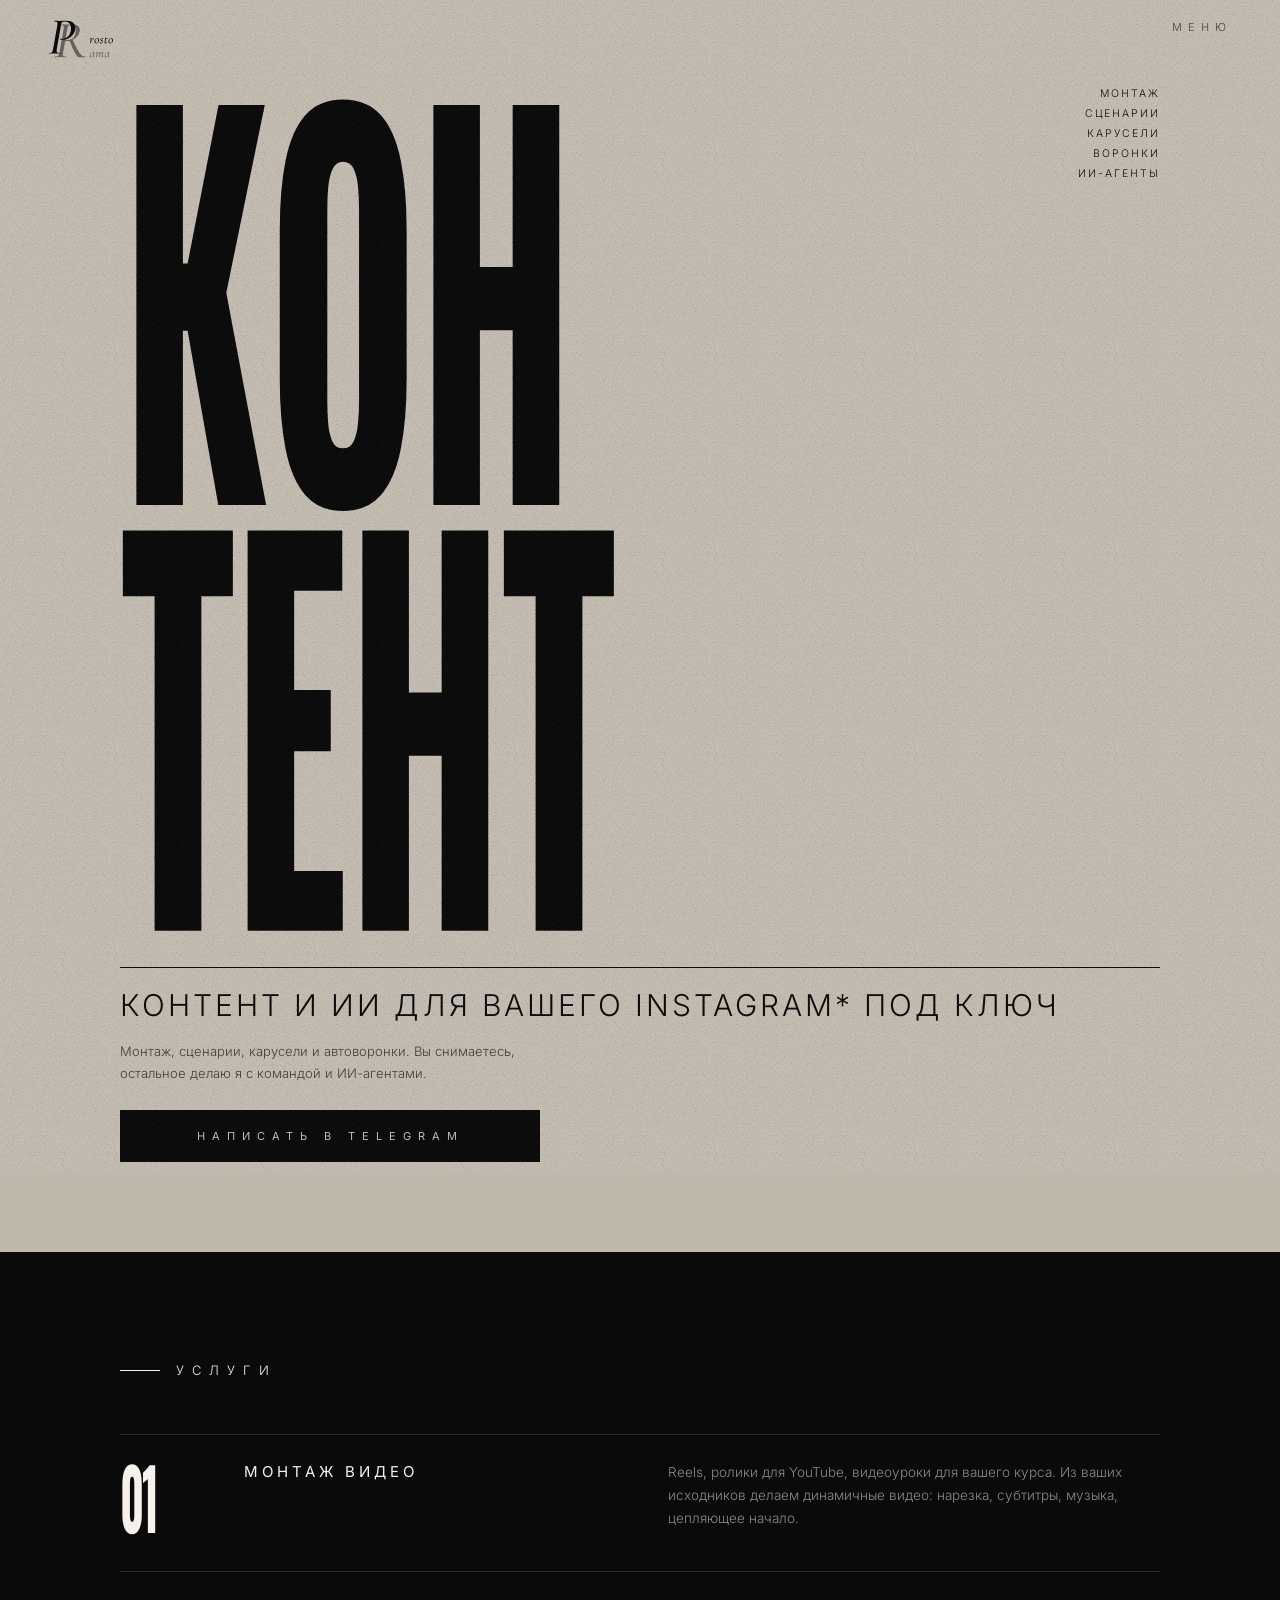
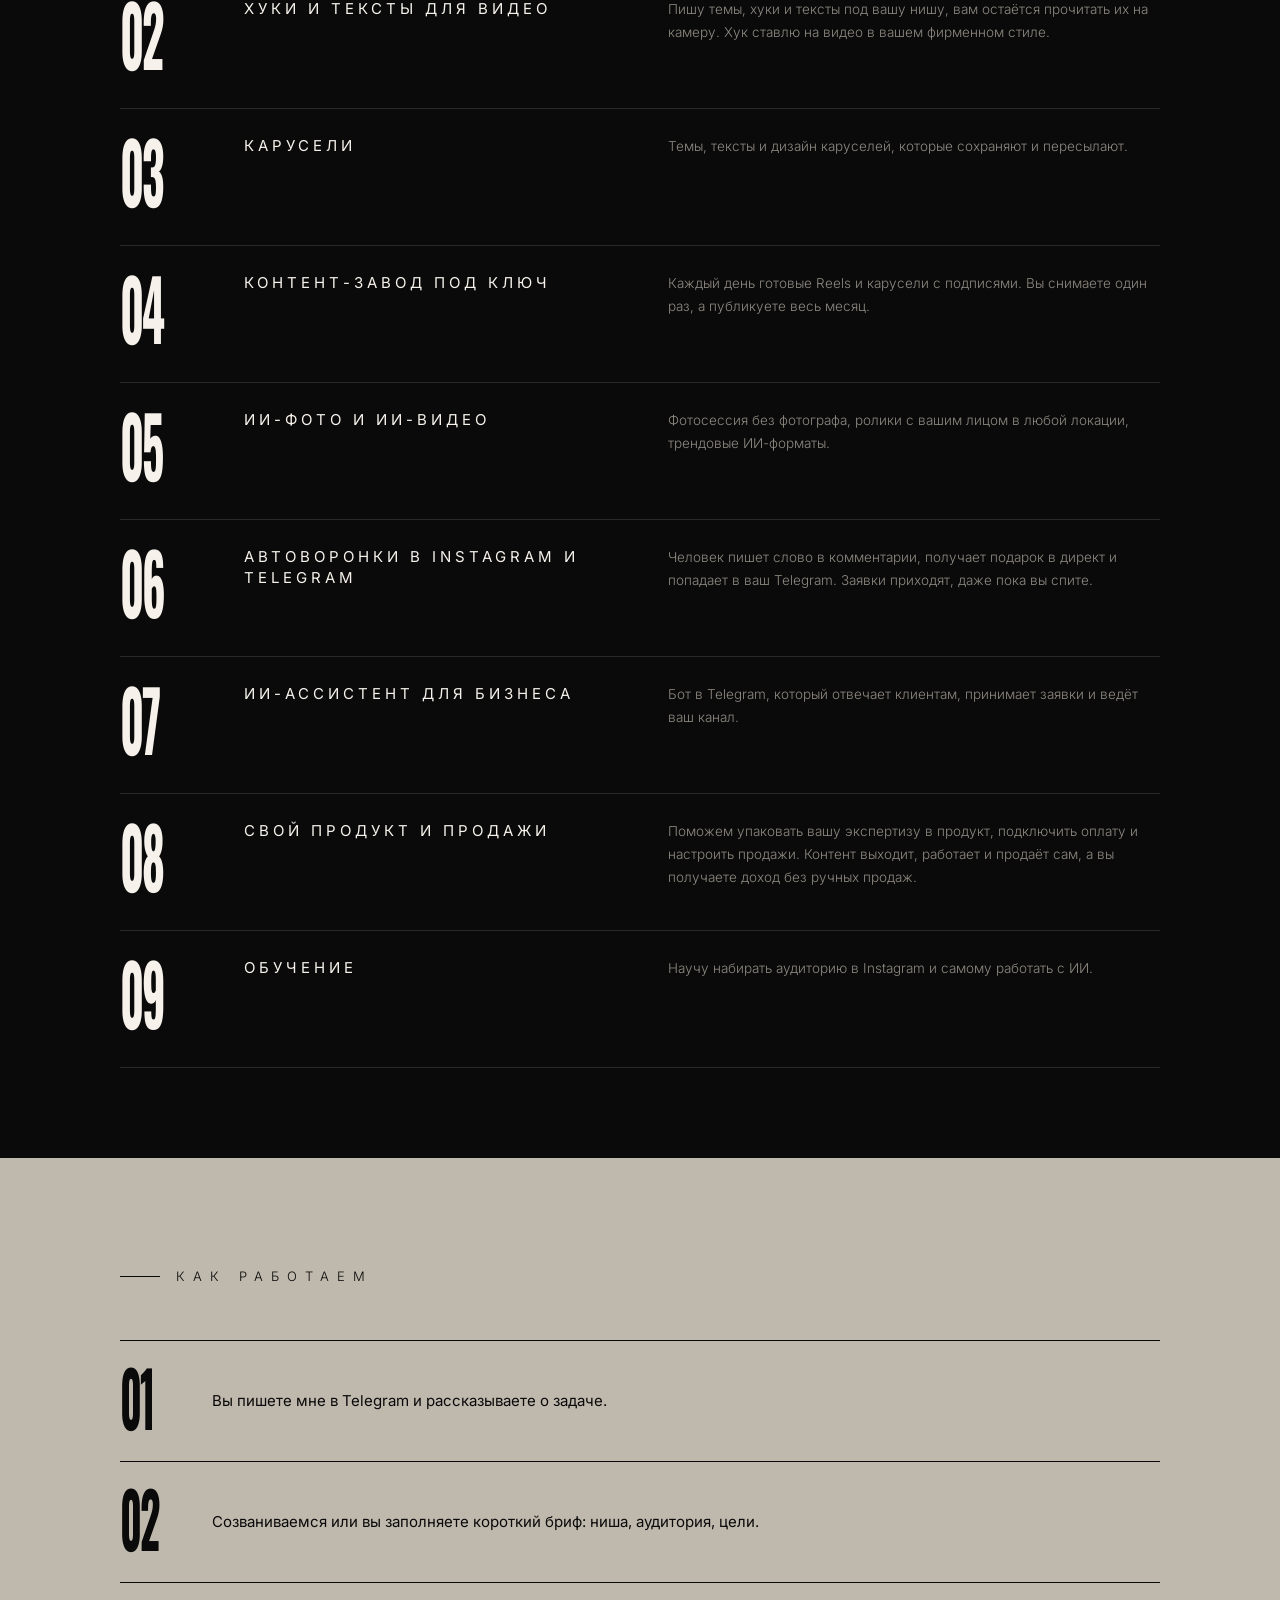
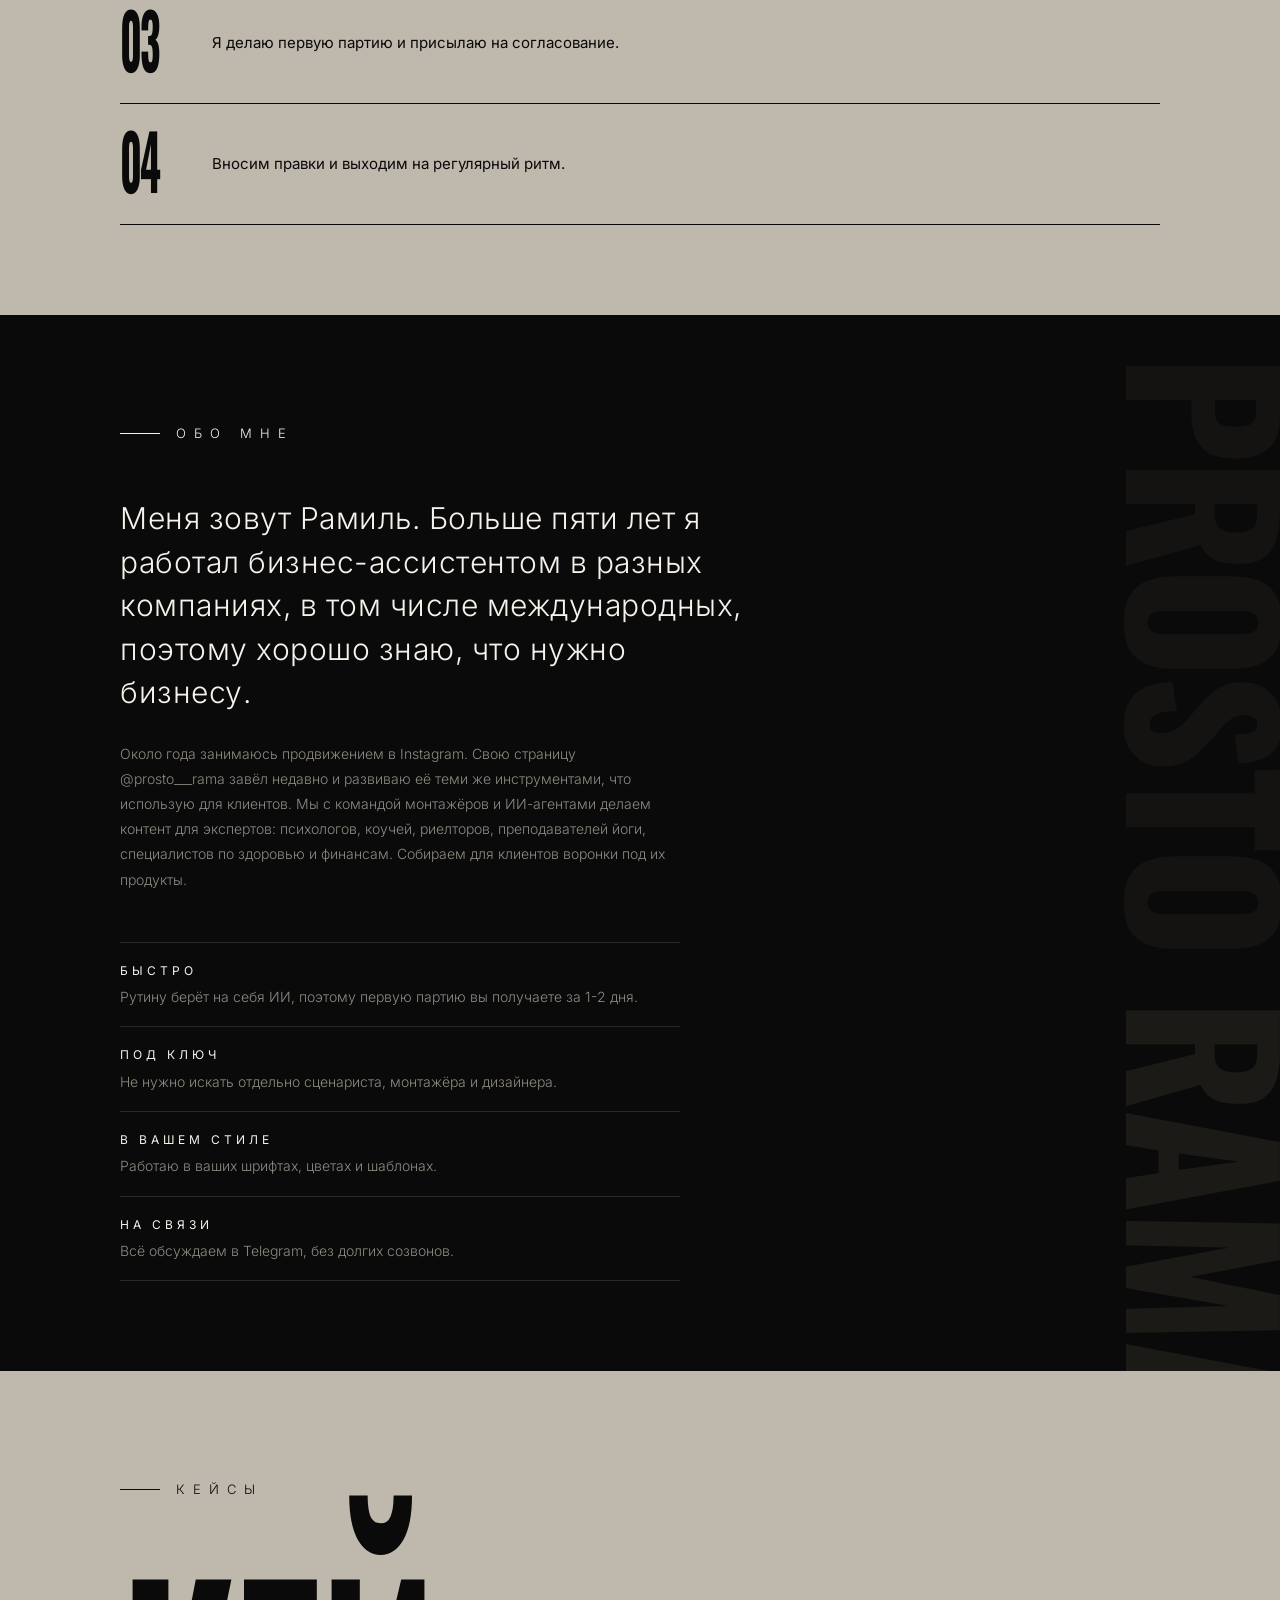
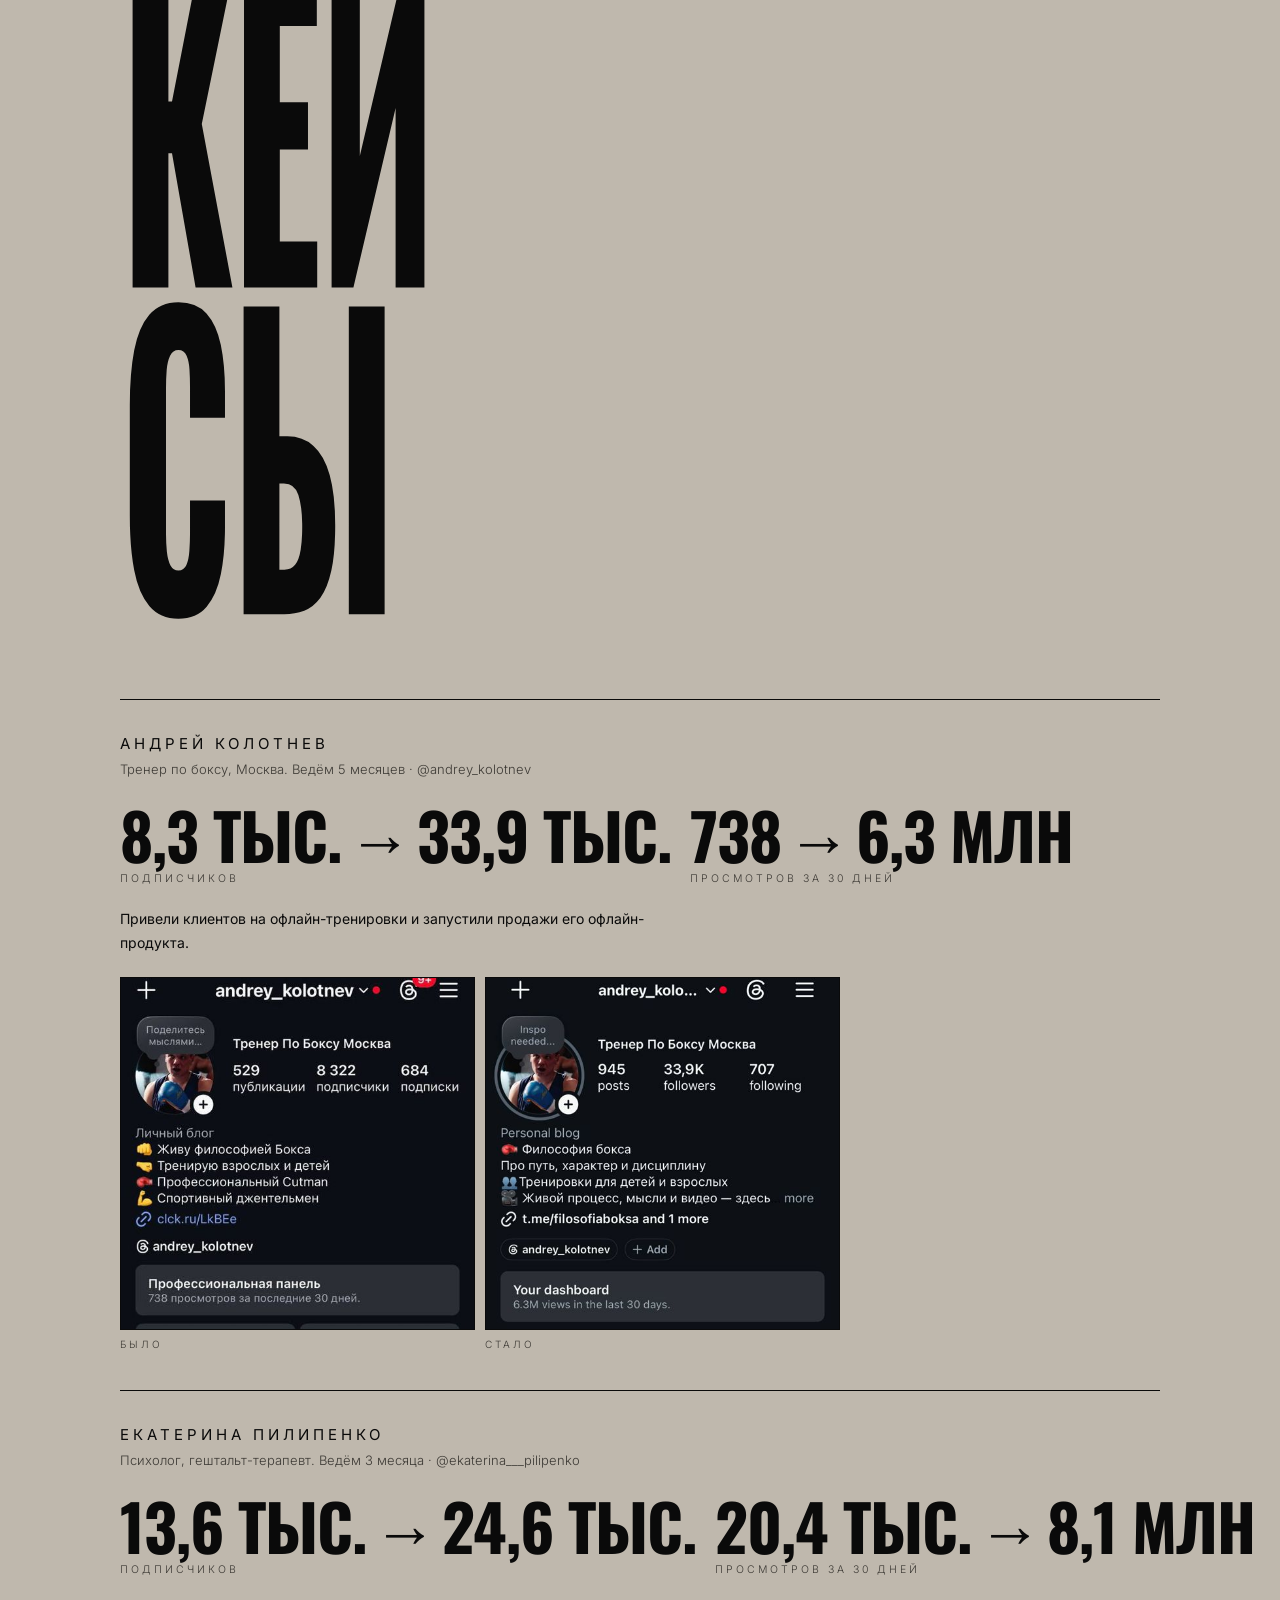
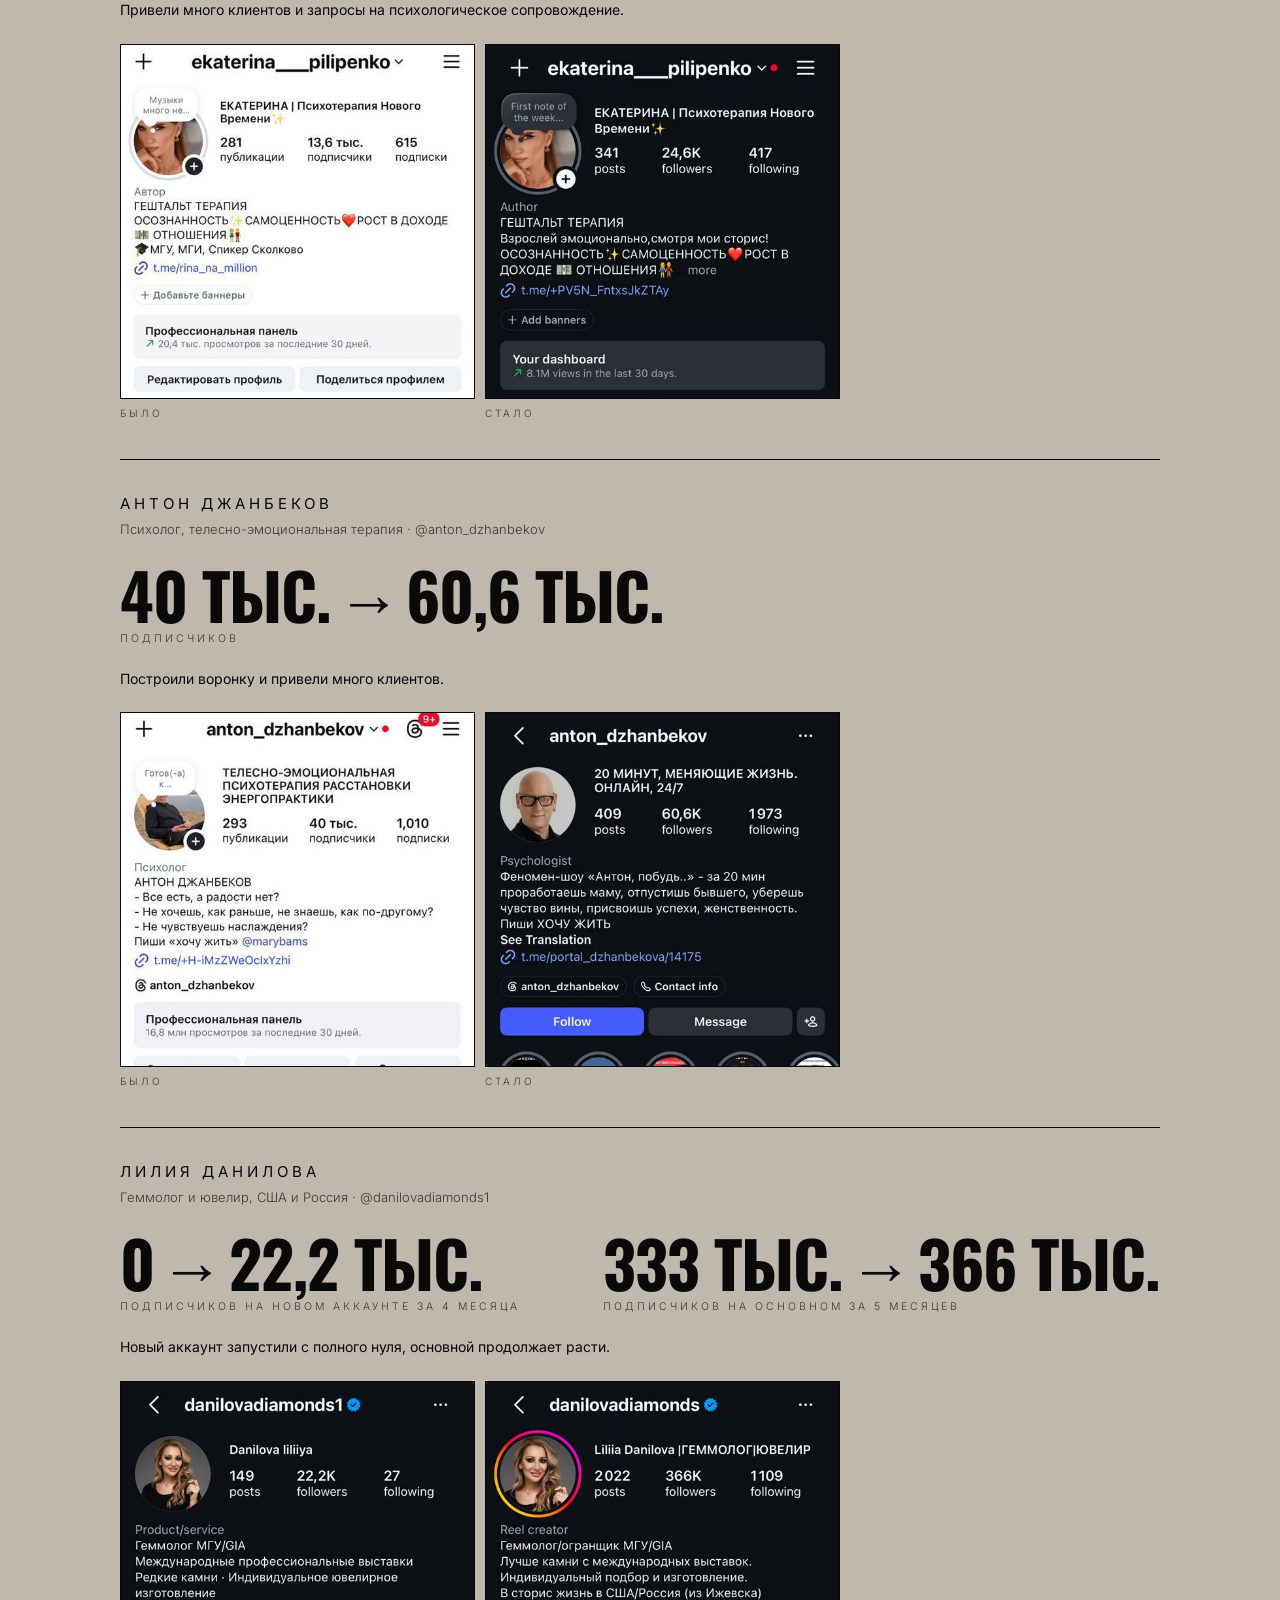
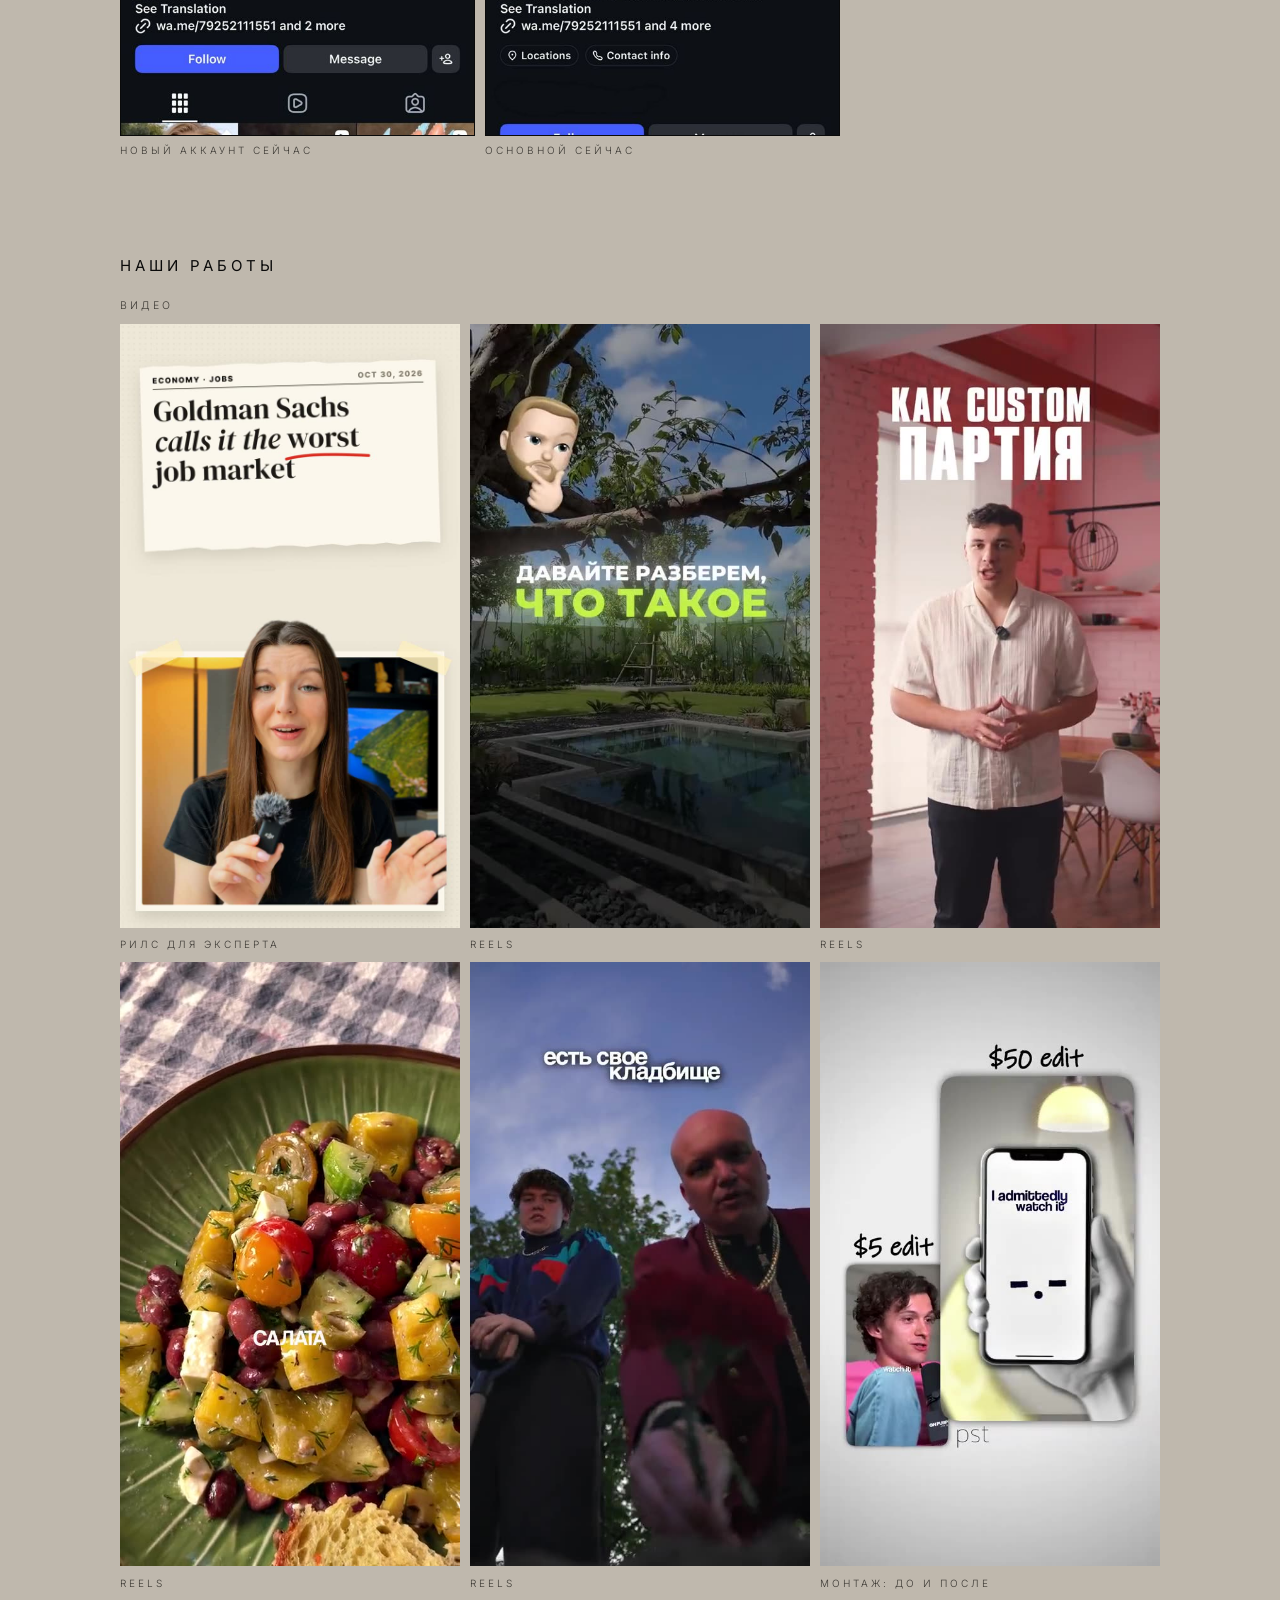
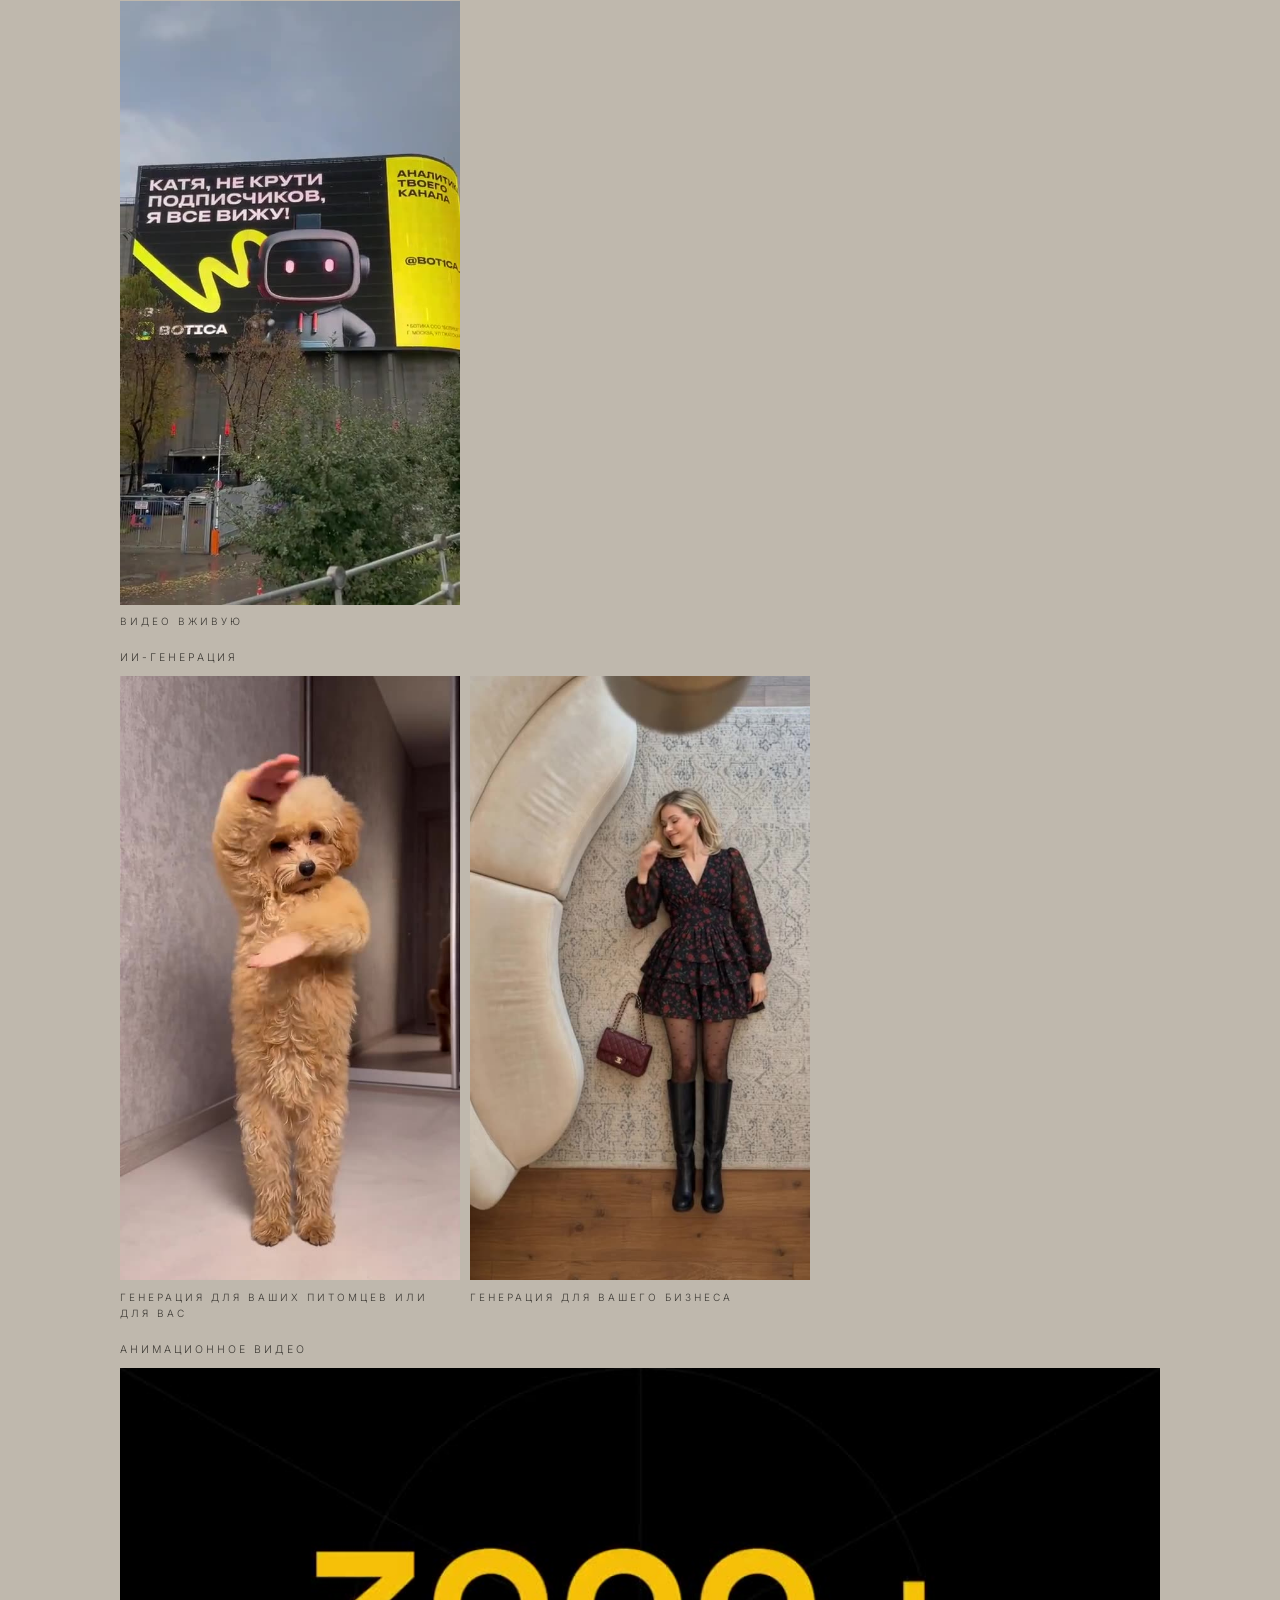
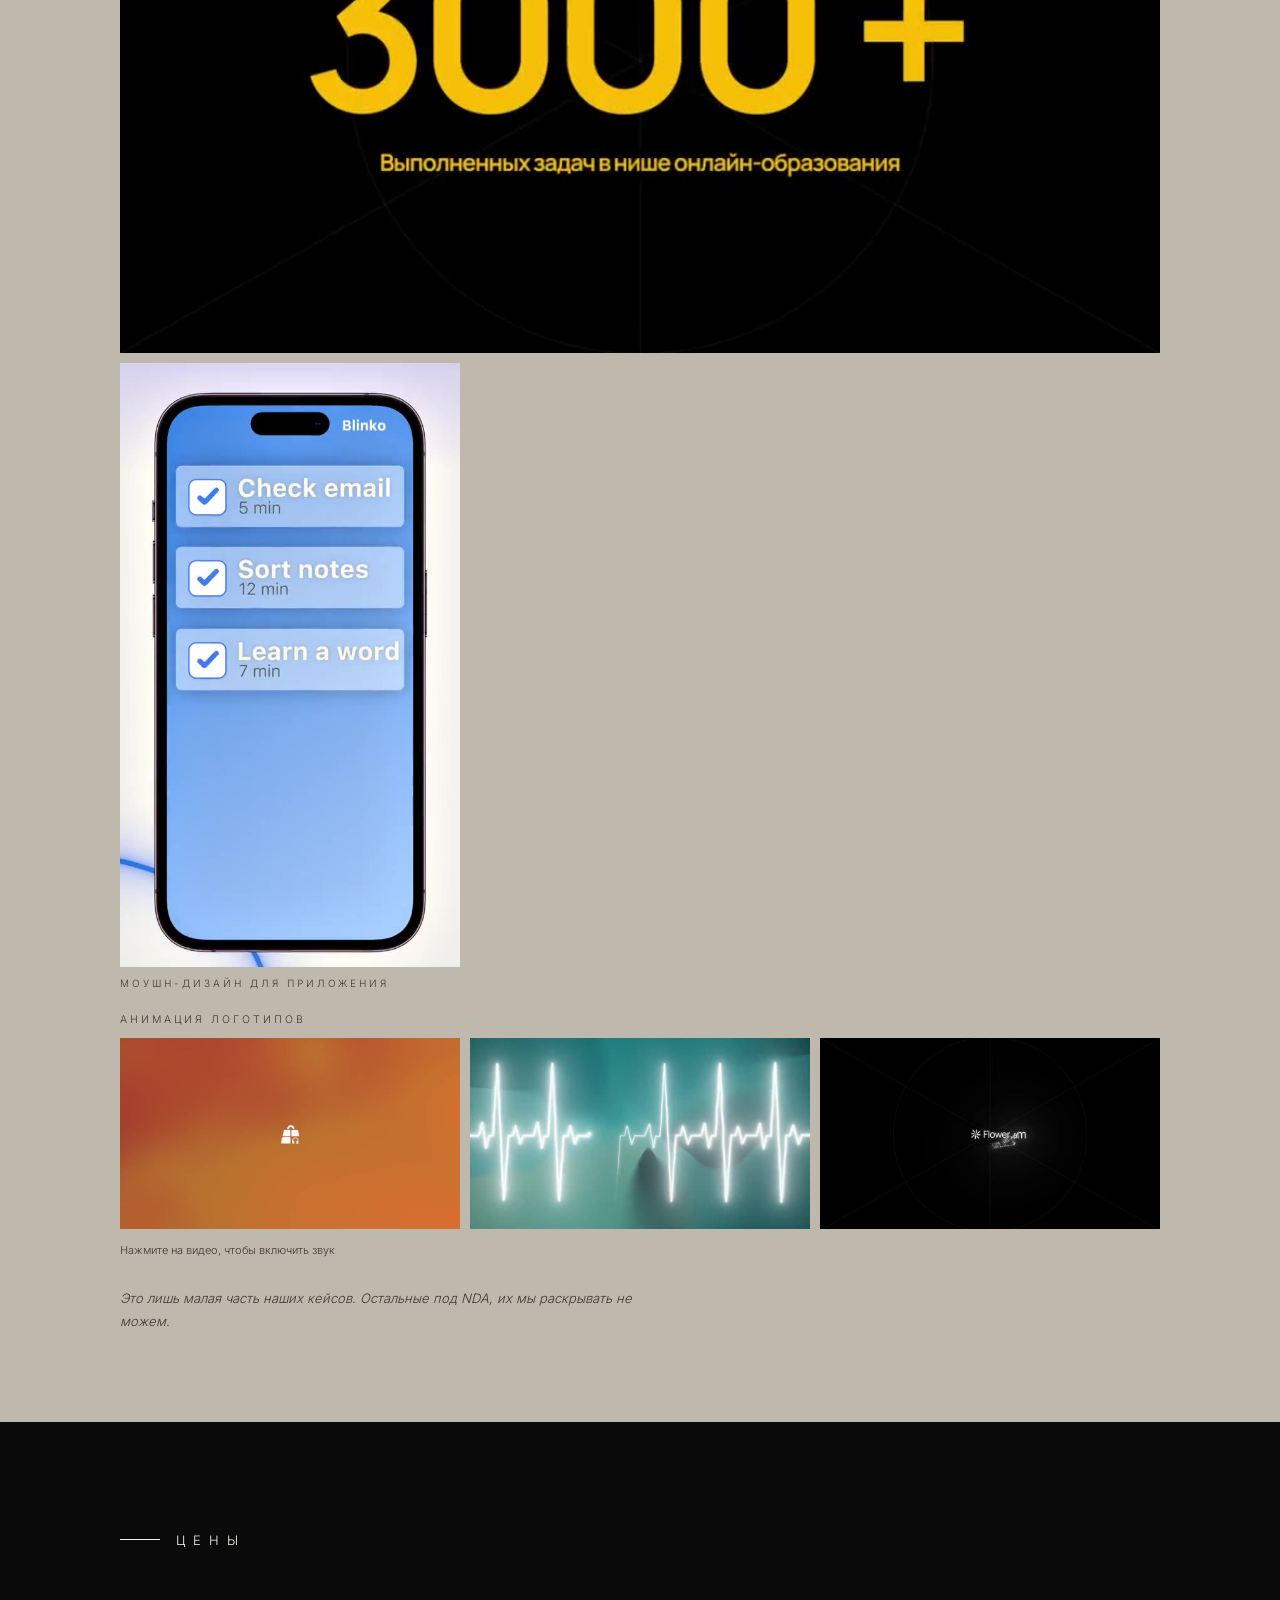
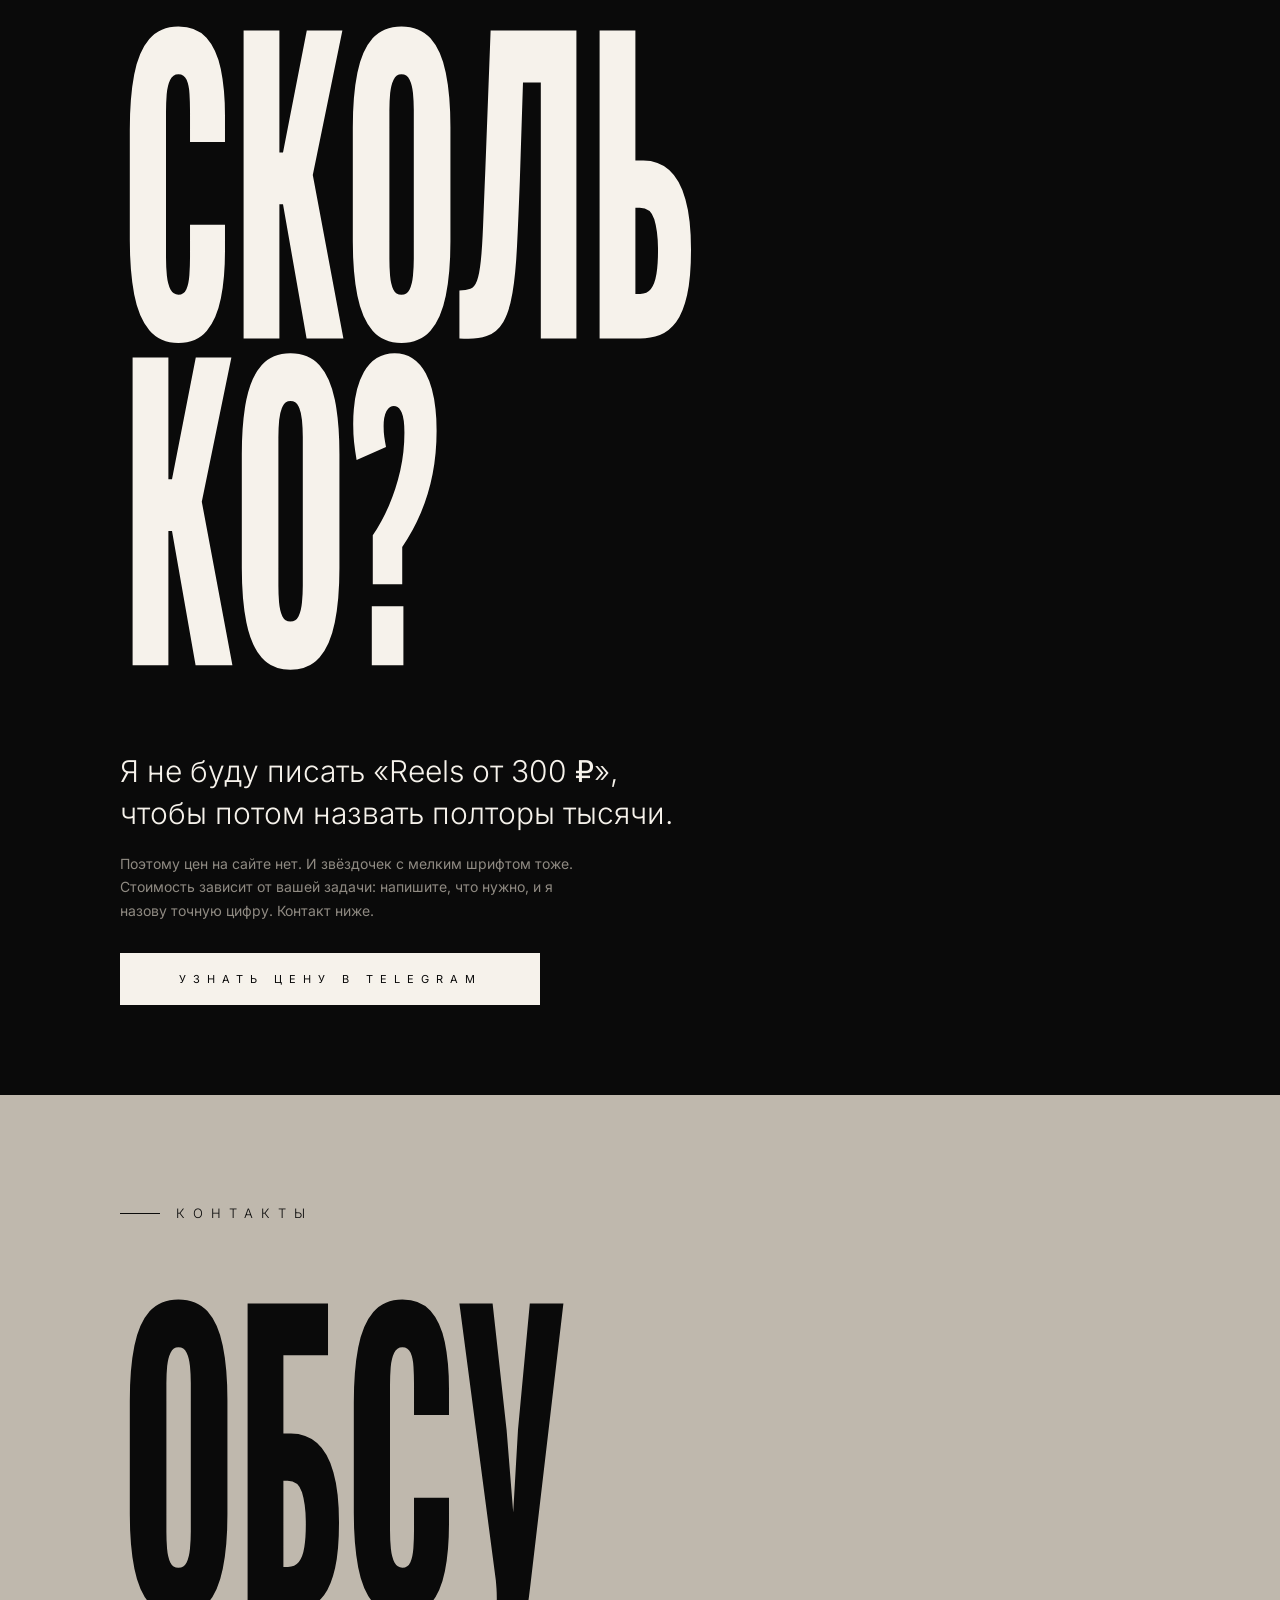
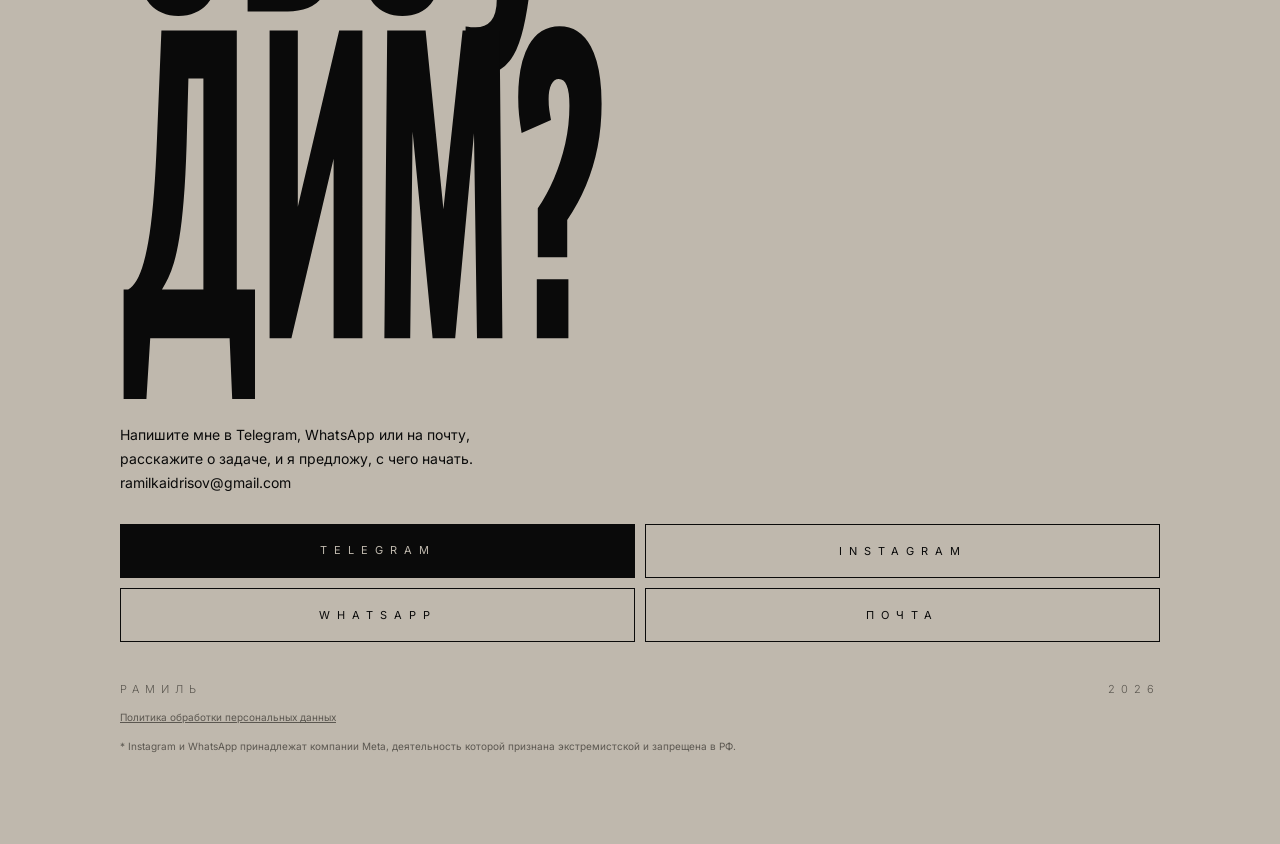
==== commit 716ab10f: "Портфолио: рилс для эксперта на обеих версиях Co-Authored-By: Claude Opus 5.5 <noreply@anthropic.com" ====
--- a/index.html
+++ b/index.html
@@ -249,6 +249,7 @@
       <h3 class="w-h">Наши работы</h3>
       <p class="w-cap">Видео</p>
       <div class="reel-row">
+        <figure><video data-src="video/expert.mp4" poster="video/expert.jpg" muted loop playsinline preload="none"></video><figcaption>Рилс для эксперта</figcaption></figure>
         <figure><video data-src="video/reel1.mp4" poster="video/reel1.jpg" muted loop playsinline preload="none"></video><figcaption>Reels</figcaption></figure>
         <figure><video data-src="video/reel2.mp4" poster="video/reel2.jpg" muted loop playsinline preload="none"></video><figcaption>Reels</figcaption></figure>
         <figure><video data-src="video/salad.mp4" poster="video/salad.jpg" muted loop playsinline preload="none"></video><figcaption>Reels</figcaption></figure>
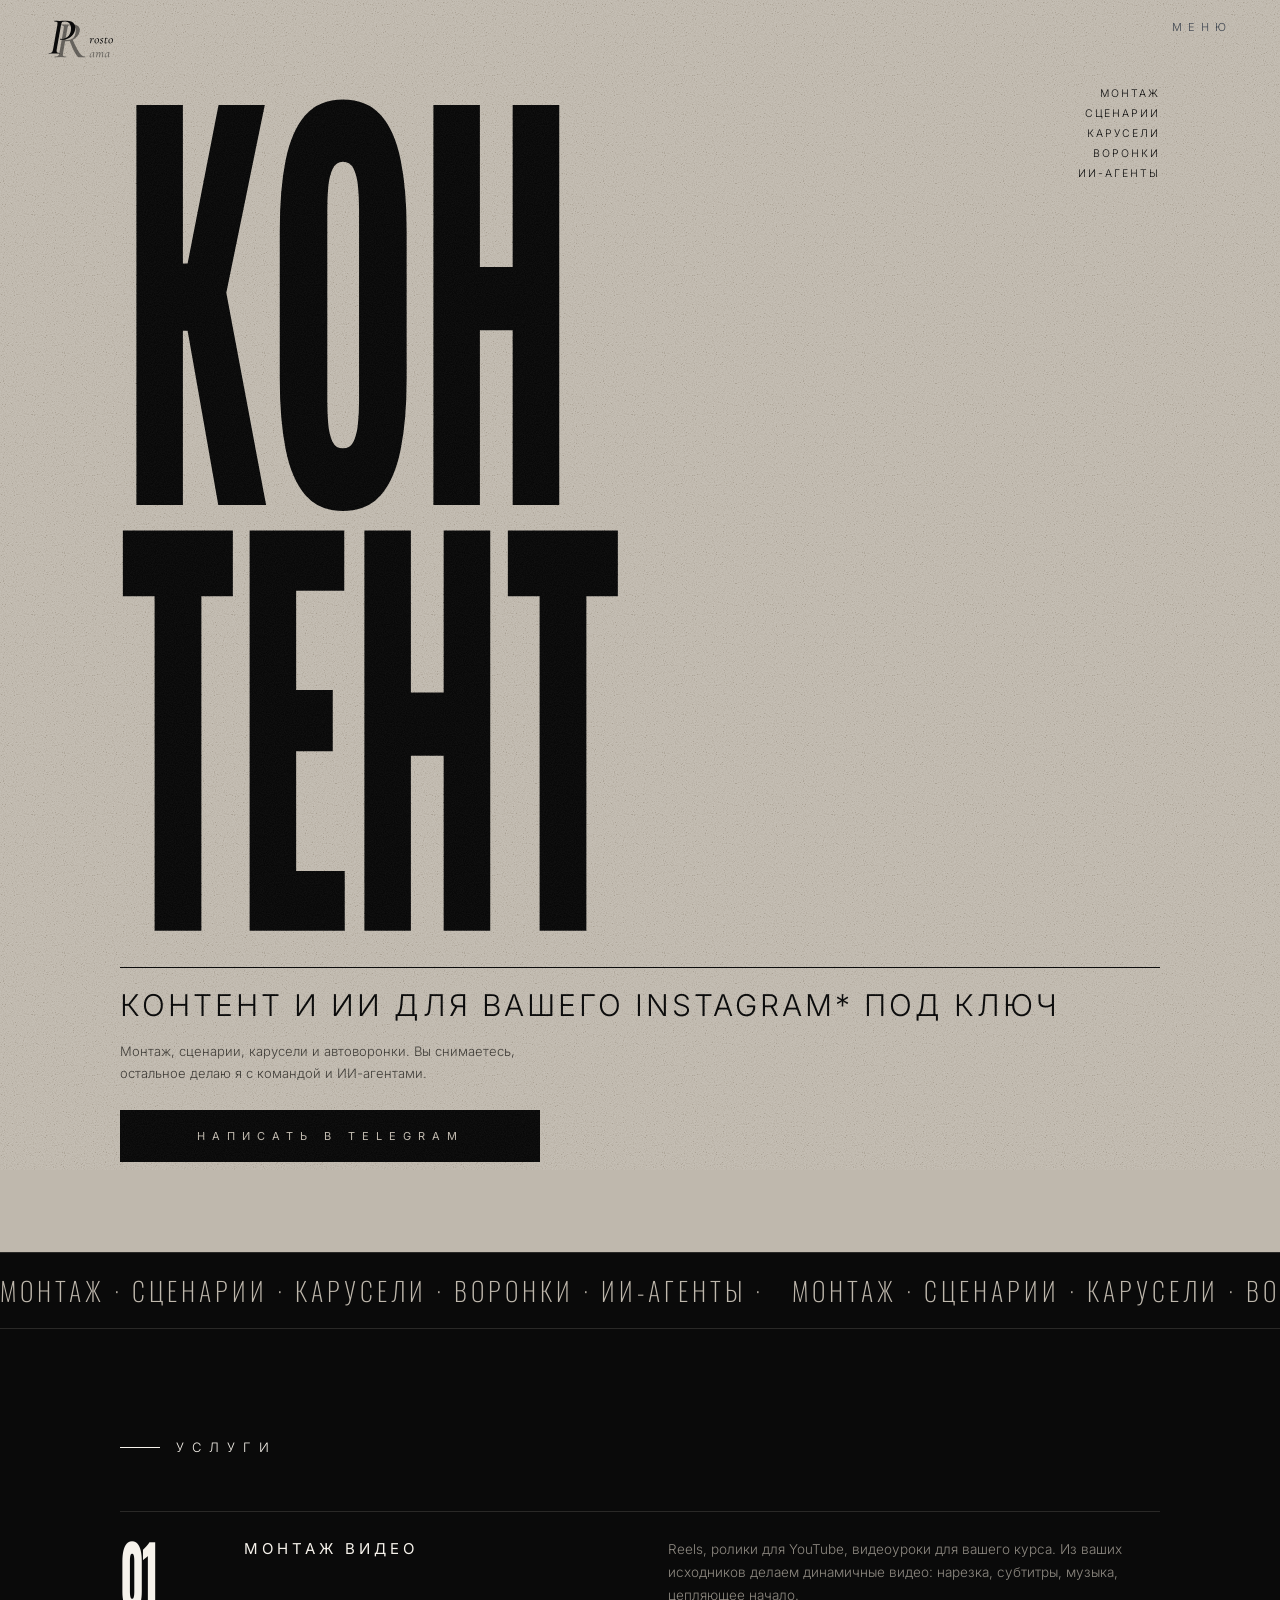
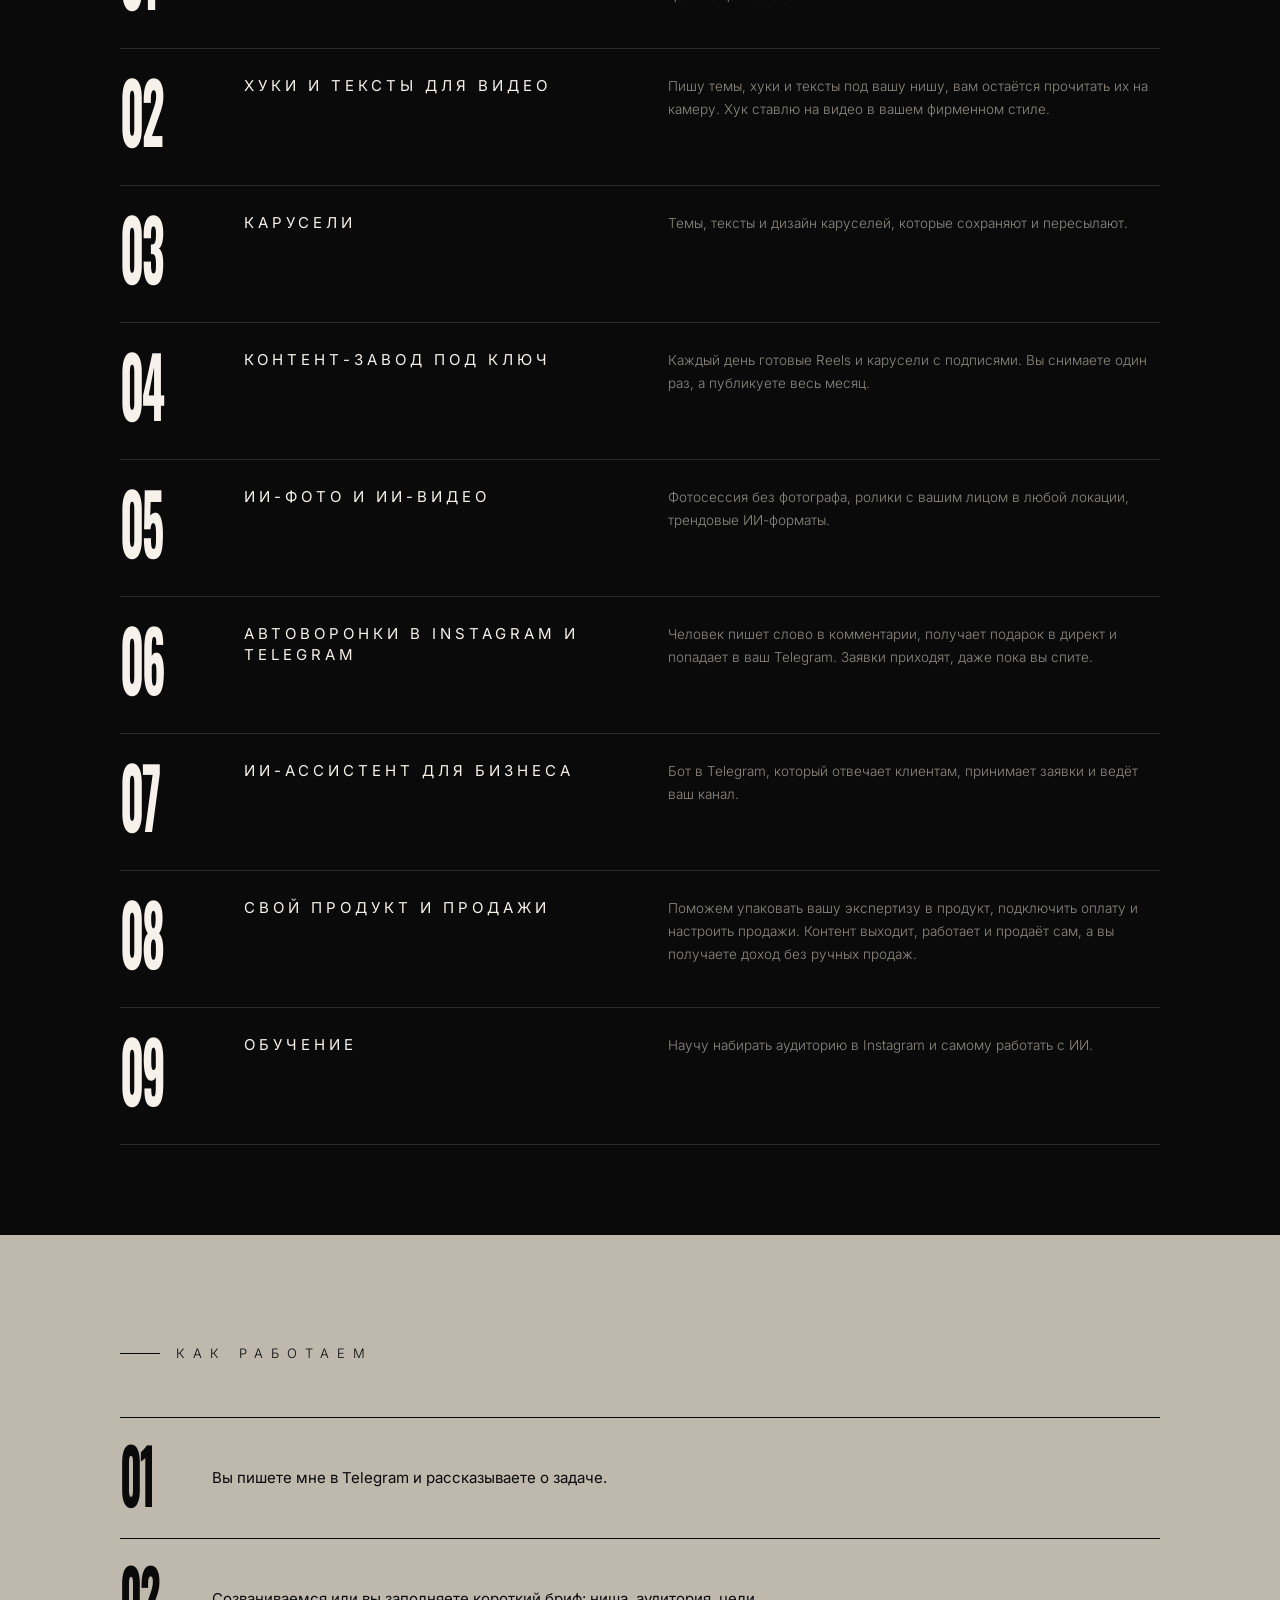
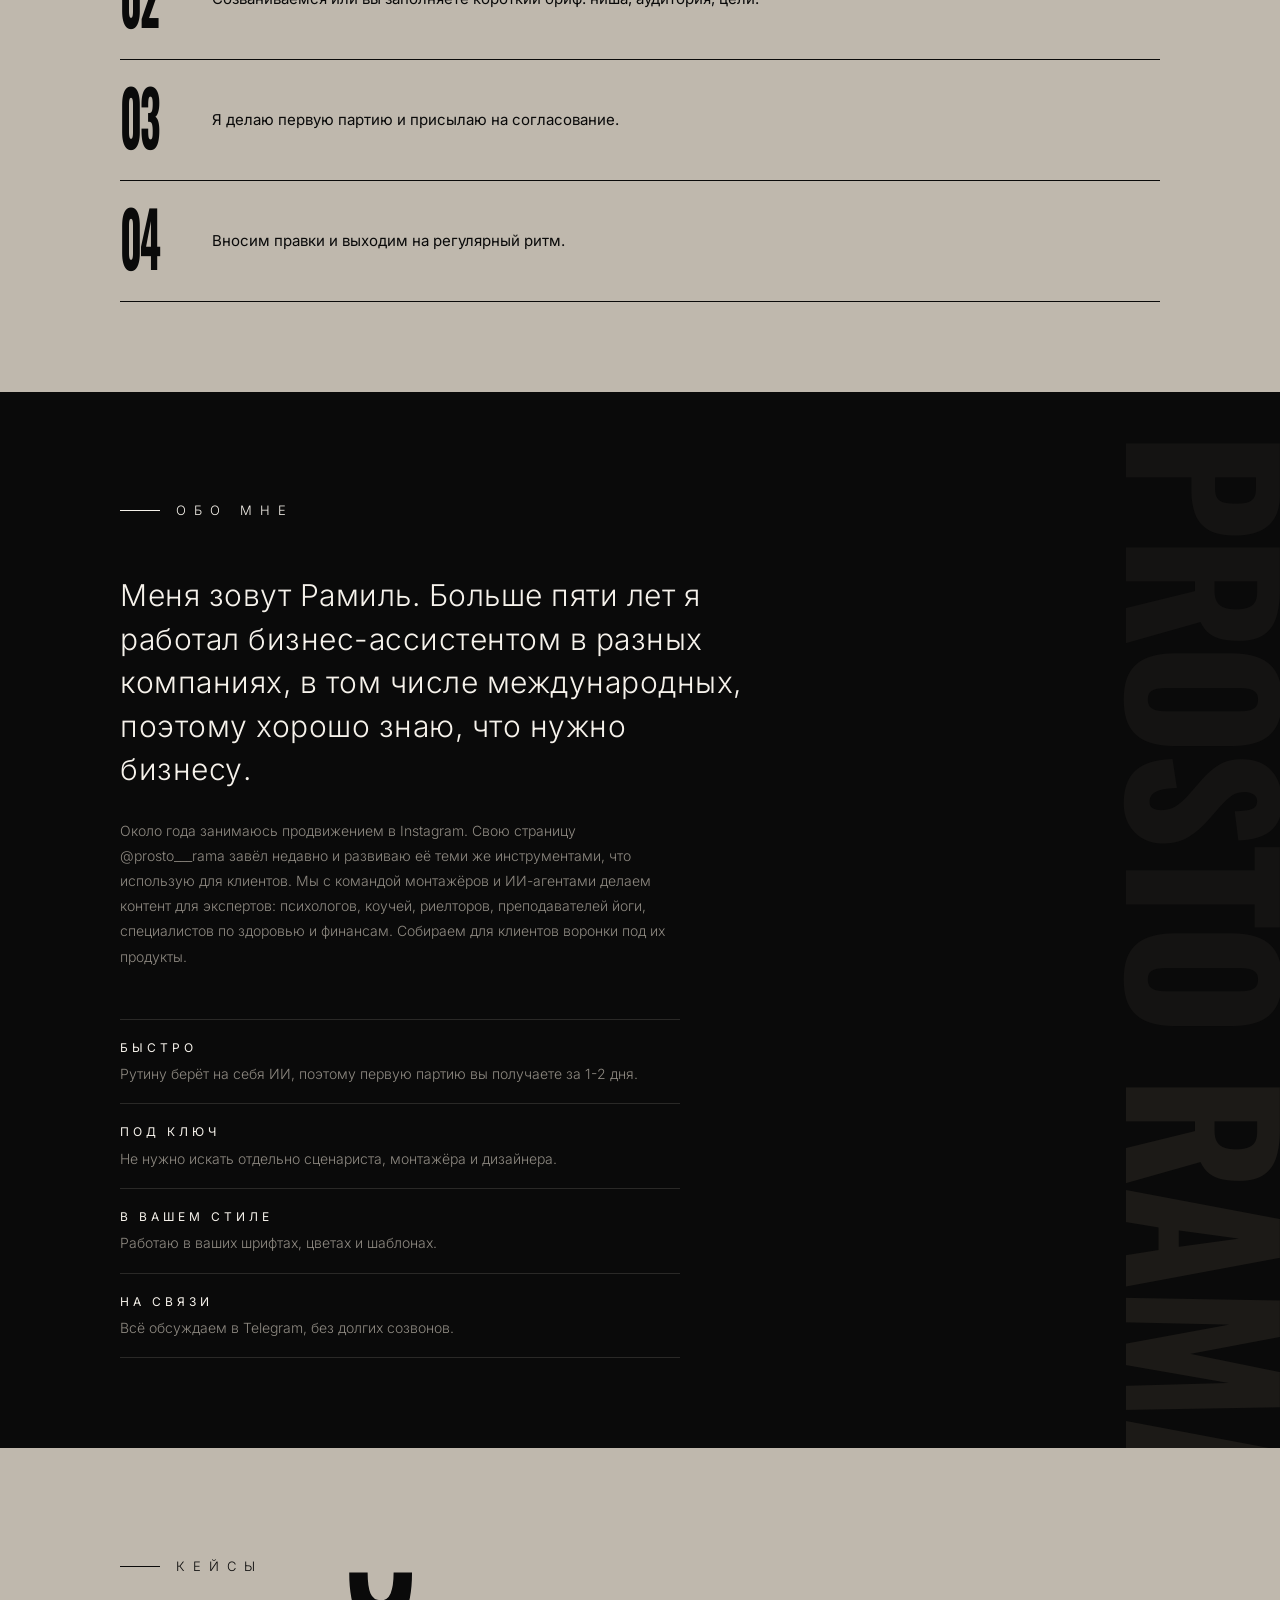
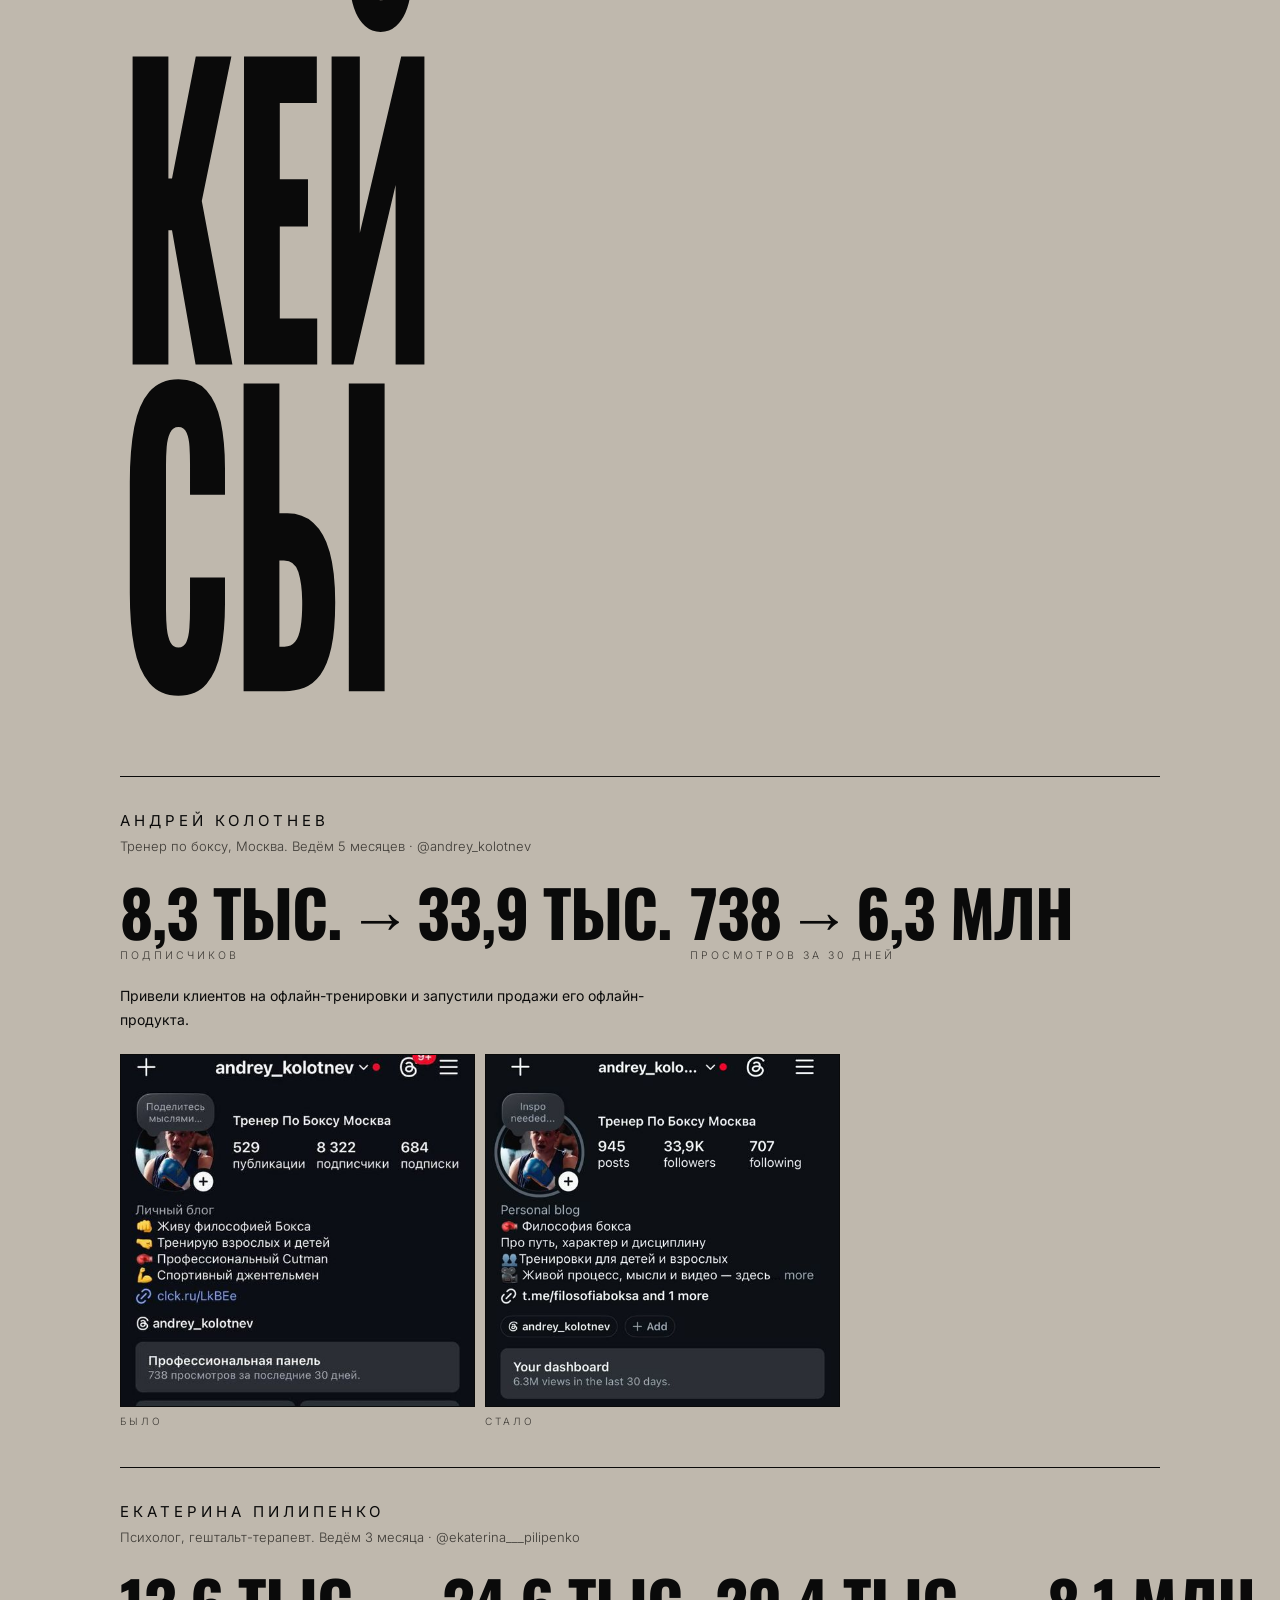
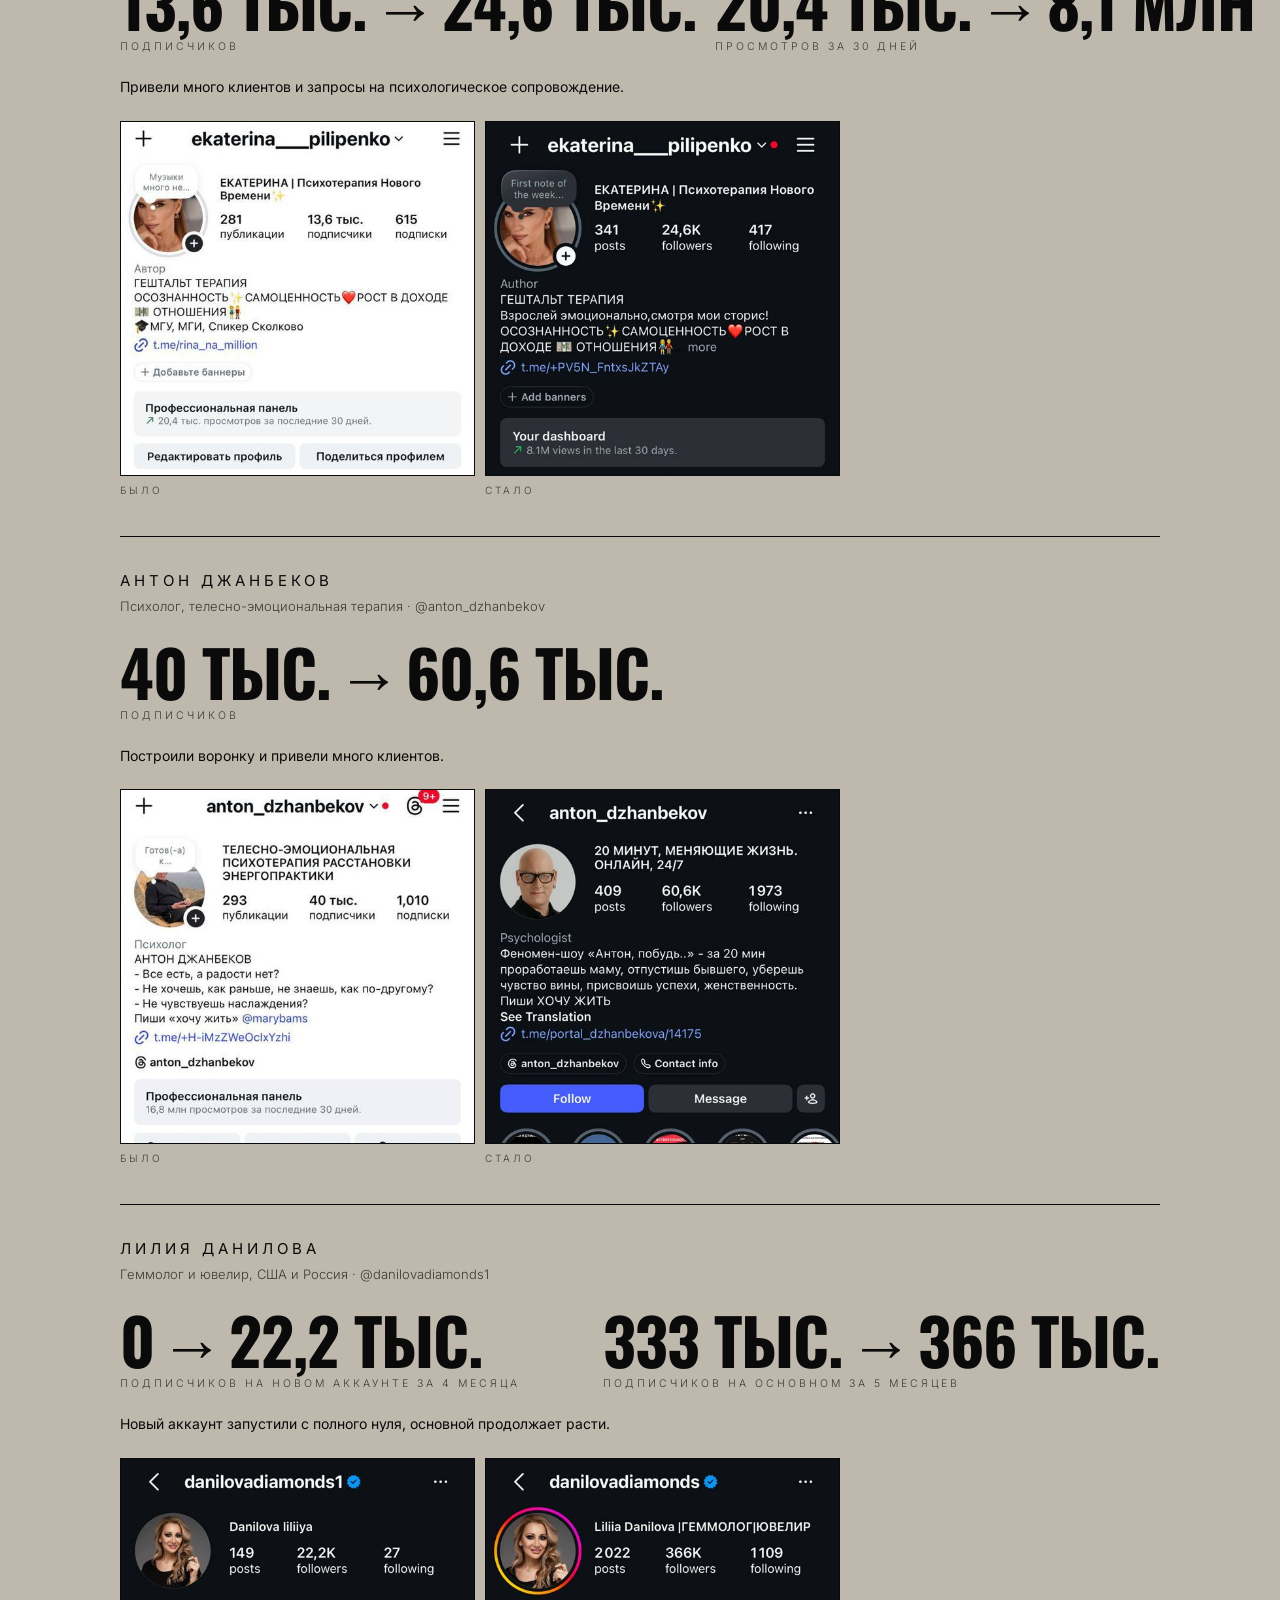
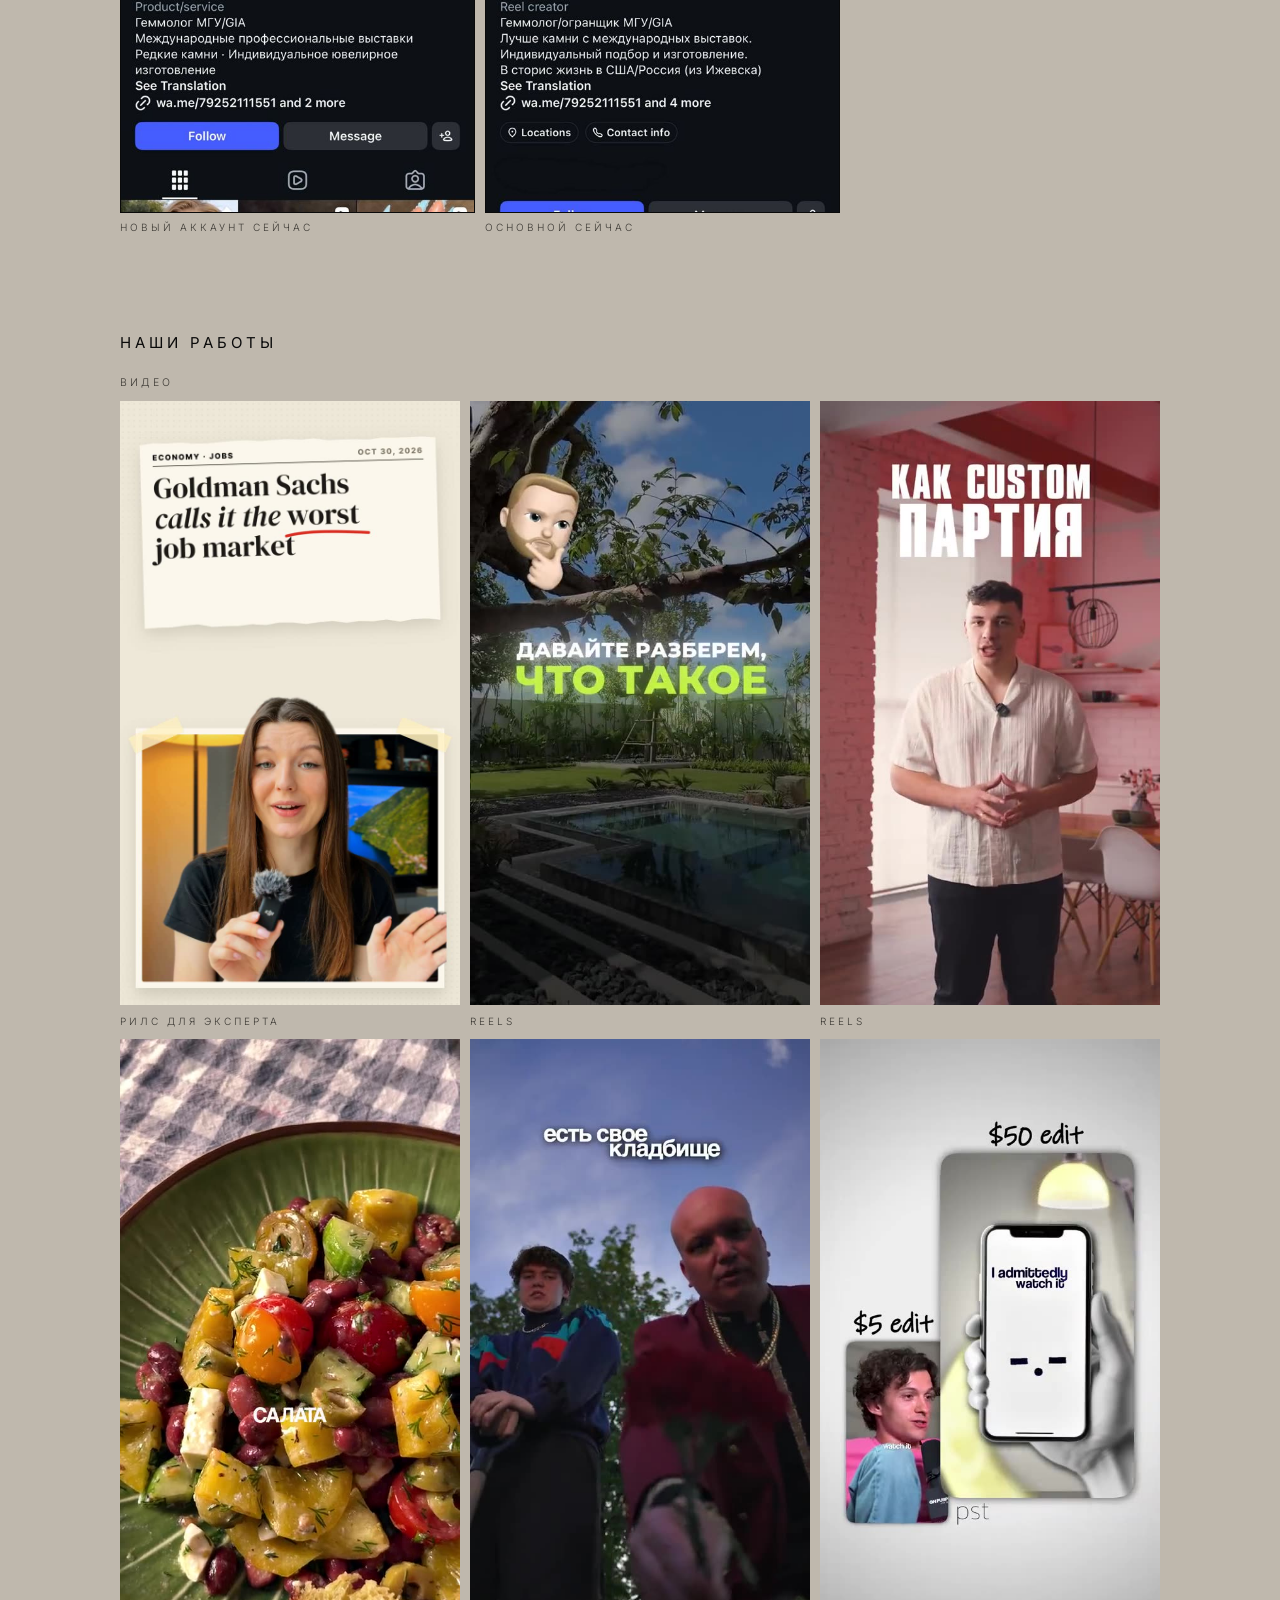
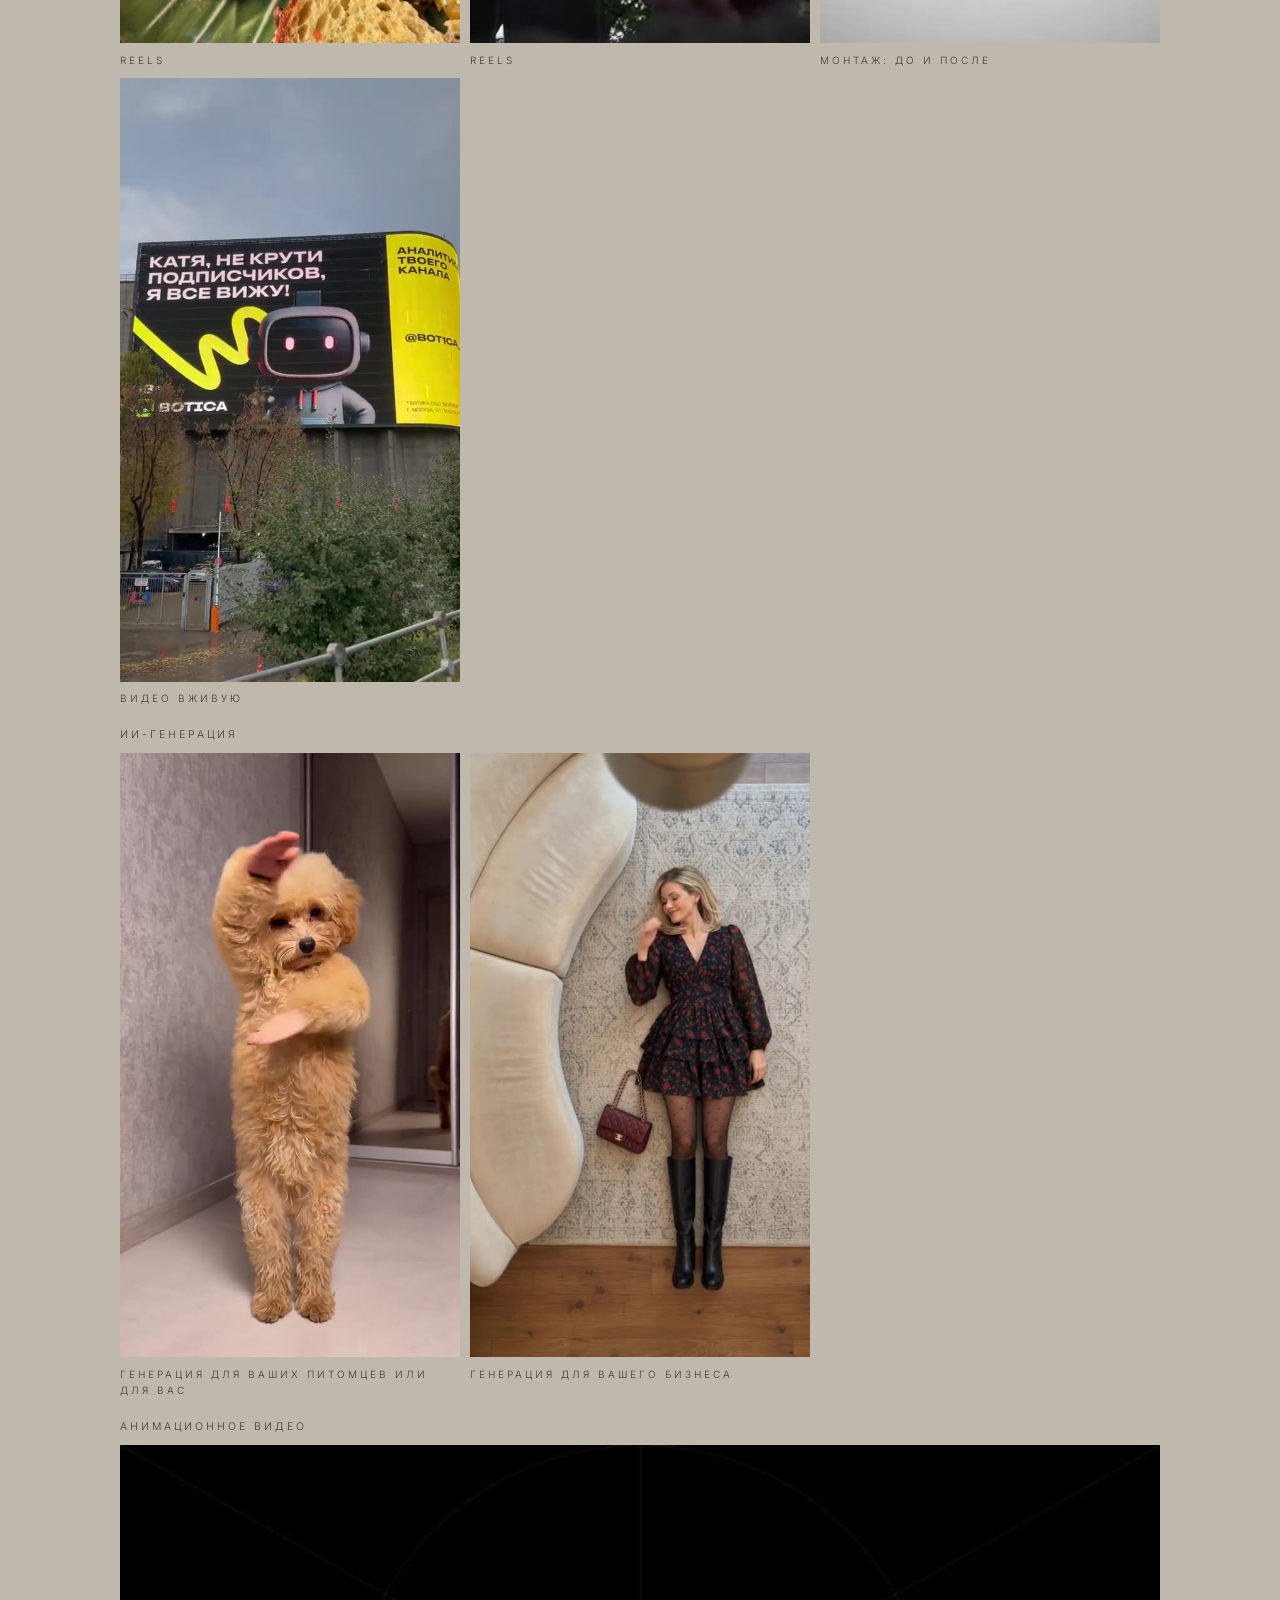
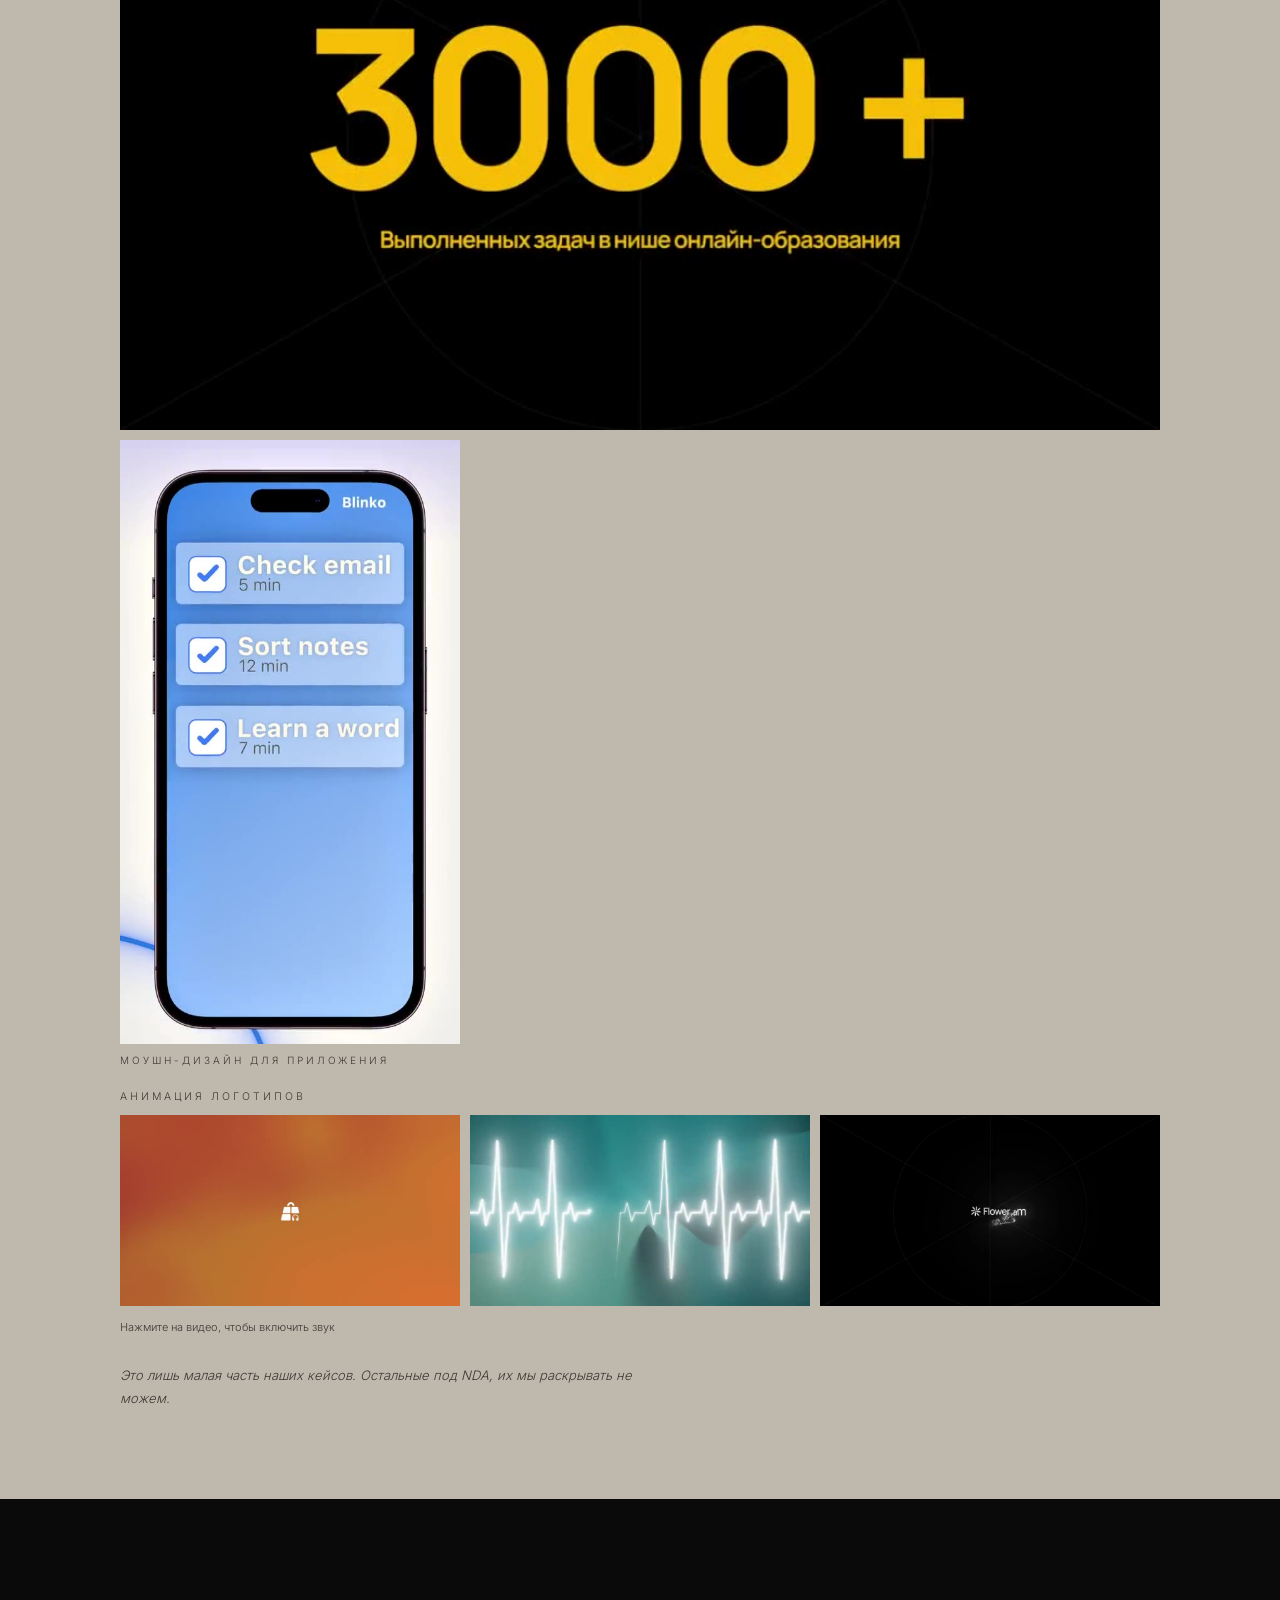
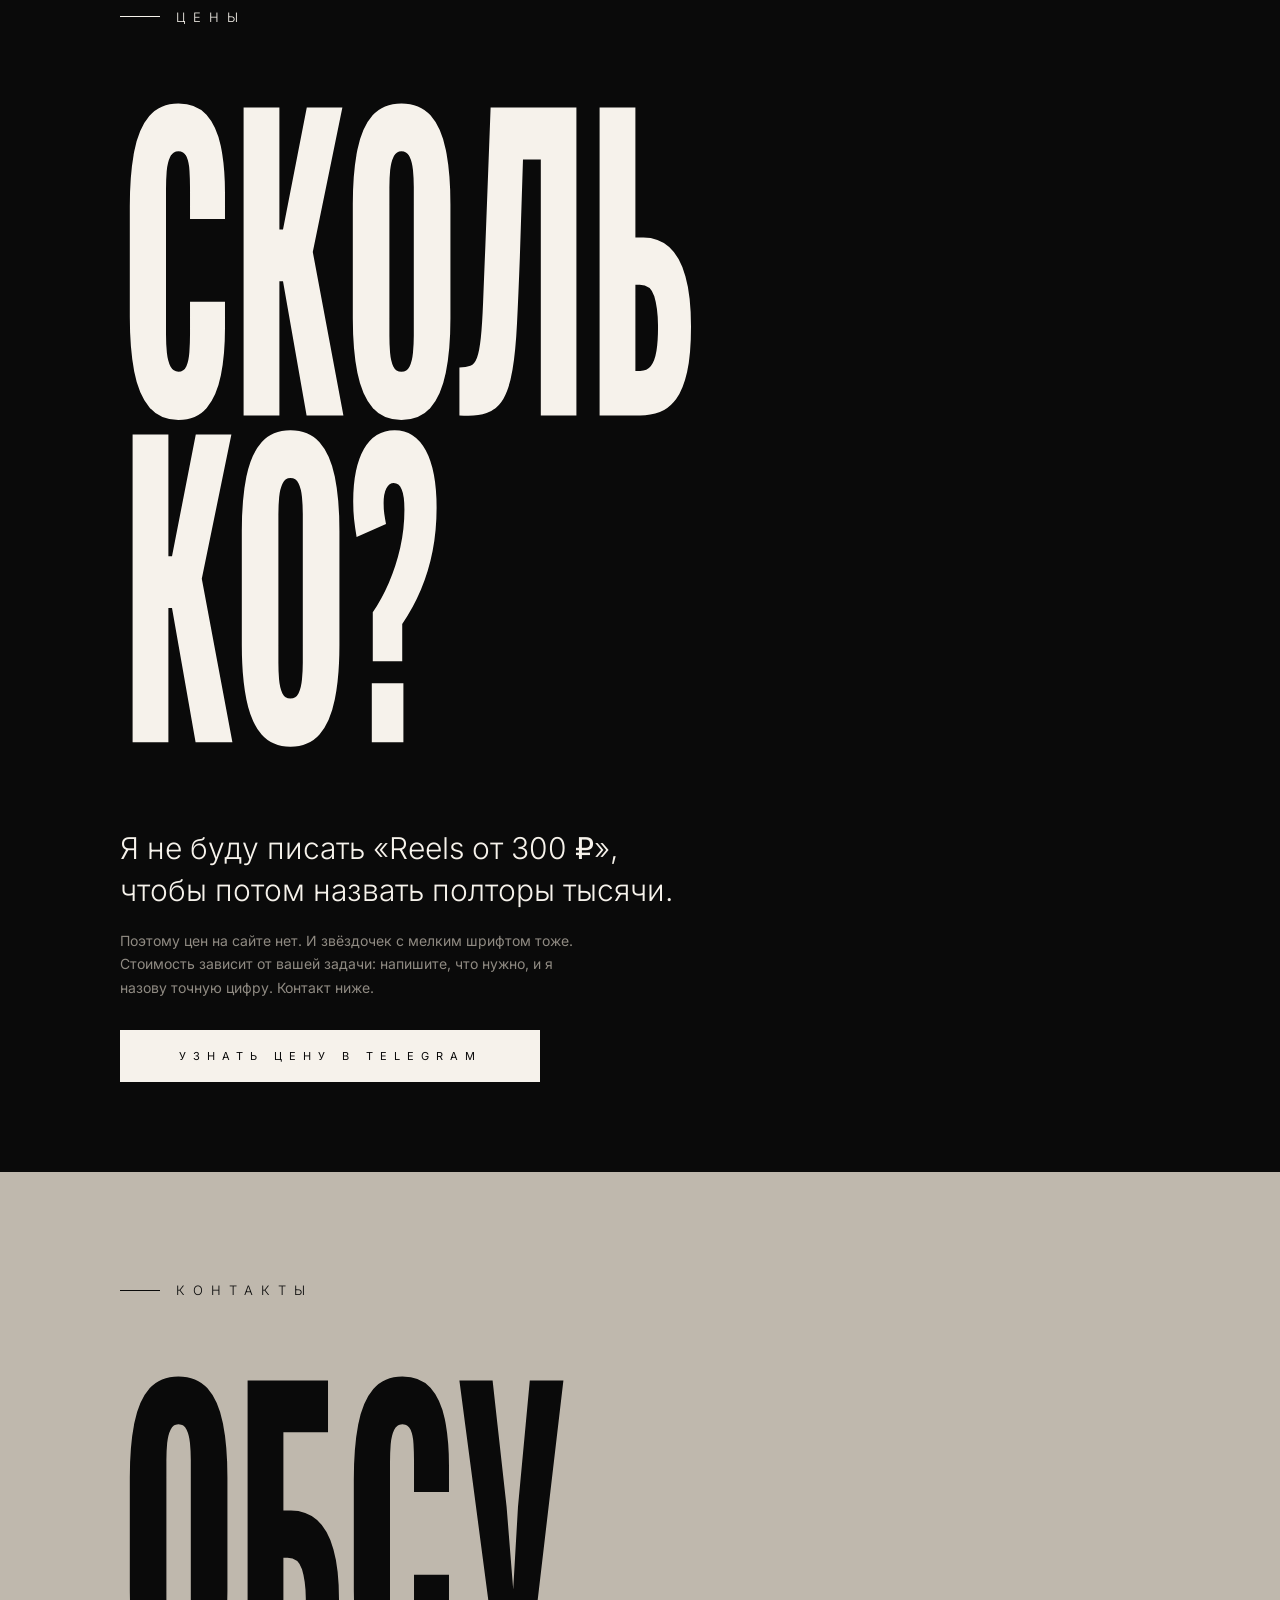
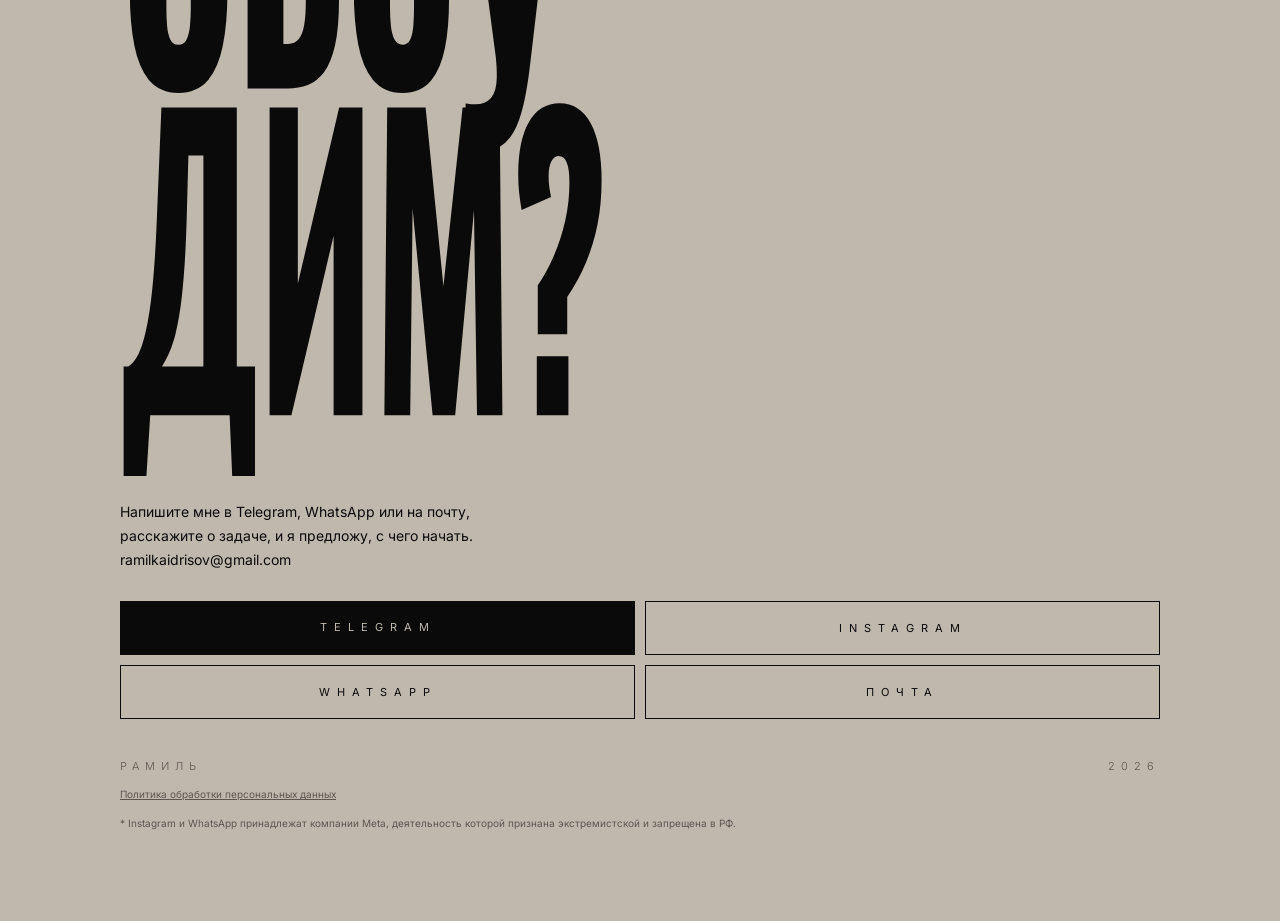
==== commit 3adc36df: "Анимации: буквы на первом экране, бегущая лента, появление блоков, счётчики в кейсах, подсветка карт" ====
--- a/index.html
+++ b/index.html
@@ -148,6 +148,23 @@
   .c-btns{grid-template-columns:1fr 1fr}
   #top .btn{max-width:420px}
 }
+
+/* motion (16.11): hero letter rise, marquee band, scroll reveal, card spotlight; all off for reduced motion */
+.hero-word .ch{display:inline-block;opacity:0;transform:translateY(.35em);transition:opacity .7s cubic-bezier(.2,.7,.2,1),transform .9s cubic-bezier(.2,.7,.2,1)}
+.hero-list span{display:block;opacity:0;filter:blur(8px);transition:opacity .8s,filter .8s}
+.ready .hero-word .ch{opacity:1;transform:none}
+.ready .hero-list span{opacity:1;filter:none}
+.band{background:var(--ink);color:var(--dust);overflow:hidden;padding:18px 0;border-top:1px solid #2a2927;border-bottom:1px solid #2a2927}
+.band .track{display:flex;width:max-content;animation:band 28s linear infinite}
+.band span{font-family:Oswald;font-weight:200;font-size:26px;letter-spacing:4px;text-transform:uppercase;white-space:nowrap;padding-right:28px}
+@keyframes band{to{transform:translateX(-50%)}}
+.rv{opacity:0;transform:translateY(26px);filter:blur(6px);transition:opacity .9s cubic-bezier(.2,.7,.2,1),transform .9s cubic-bezier(.2,.7,.2,1),filter .9s}
+.rv.on{opacity:1;transform:none;filter:none}
+.svc{position:relative}
+.svc:before{content:'';position:absolute;inset:0;pointer-events:none;opacity:0;transition:opacity .3s;
+  background:radial-gradient(260px circle at var(--mx,50%) var(--my,50%),rgba(191,184,173,.10),transparent 70%)}
+@media (hover:hover){.svc:hover:before{opacity:1}}
+@media (prefers-reduced-motion:reduce){.hero-word .ch,.hero-list span,.rv{opacity:1;transform:none;filter:none;transition:none}.band .track{animation:none}}
 </style>
 </head>
 <body>
@@ -172,6 +189,8 @@
     </div>
   </div>
 </section>
+
+<div class="band" aria-hidden="true"><div class="track"><span>Монтаж · Сценарии · Карусели · Воронки · ИИ-агенты ·</span><span>Монтаж · Сценарии · Карусели · Воронки · ИИ-агенты ·</span><span>Монтаж · Сценарии · Карусели · Воронки · ИИ-агенты ·</span><span>Монтаж · Сценарии · Карусели · Воронки · ИИ-агенты ·</span><span>Монтаж · Сценарии · Карусели · Воронки · ИИ-агенты ·</span><span>Монтаж · Сценарии · Карусели · Воронки · ИИ-агенты ·</span></div></div>
 
 <section id="services" class="dark">
   <div class="in">
@@ -315,5 +334,40 @@
   document.querySelectorAll('.reel-row video,.anim video').forEach(o=>{if(o!==v)o.muted=true});
   v.muted=!v.muted;if(!v.muted){v.currentTime=0;v.play()}}));
 </script>
+<script>
+(function(){
+  var rm = matchMedia('(prefers-reduced-motion: reduce)').matches;
+  // hero: split the big word into letters and the side list into lines
+  var hw = document.querySelector('.hero-word'), i = 0;
+  if (hw) hw.innerHTML = hw.innerHTML.split(/(<br>)/).map(function(p){
+    return p === '<br>' ? p : p.split('').map(function(c){ return '<span class="ch" style="transition-delay:' + (0.06 * i++) + 's">' + c + '</span>'; }).join('');
+  }).join('');
+  var hl = document.querySelector('.hero-list');
+  if (hl) hl.innerHTML = hl.innerHTML.split('<br>').map(function(t, k){ return '<span style="transition-delay:' + (0.5 + 0.12 * k) + 's">' + t + '</span>'; }).join('');
+  requestAnimationFrame(function(){ requestAnimationFrame(function(){ document.body.classList.add('ready'); }); });
+  // scroll reveal
+  var els = document.querySelectorAll('section:not(#top) h2, .svc, .step, .why > div, .case, .lead, .txt');
+  var io = new IntersectionObserver(function(es){ es.forEach(function(e){ if (e.isIntersecting){ e.target.classList.add('on'); io.unobserve(e.target); } }); }, {rootMargin: '0px 0px -8% 0px'});
+  els.forEach(function(el){ el.classList.add('rv'); io.observe(el); });
+  // case numbers: count up the "after" value
+  document.querySelectorAll('.stat .big').forEach(function(b){
+    var n = b.lastChild; if (!n || n.nodeType !== 3) return;
+    var m = n.data.match(/^(\s*)(\d+)(?:([,.])(\d+))?(.*)$/); if (!m) return;
+    var whole = +m[2], dec = m[4] || '', sep = m[3] || '', val = whole + (dec ? +('0.' + dec) : 0);
+    var fmt = function(x){ return m[1] + (dec ? x.toFixed(dec.length).replace('.', sep) : Math.round(x)) + m[5]; };
+    if (rm) return;
+    n.data = fmt(0);
+    var o = new IntersectionObserver(function(es){ if (!es[0].isIntersecting) return; o.disconnect();
+      var t0 = performance.now(), d = 1600;
+      (function step(t){ var k = Math.min(1, (t - t0) / d); n.data = fmt(val * (1 - Math.pow(1 - k, 3))); if (k < 1) requestAnimationFrame(step); })(t0);
+    }, {threshold: .6});
+    o.observe(b);
+  });
+  // service cards: light follows the cursor
+  document.querySelectorAll('.svc').forEach(function(c){
+    c.addEventListener('pointermove', function(e){ var r = c.getBoundingClientRect(); c.style.setProperty('--mx', (e.clientX - r.left) + 'px'); c.style.setProperty('--my', (e.clientY - r.top) + 'px'); });
+  });
+})();
+</script>
 </body>
 </html>
